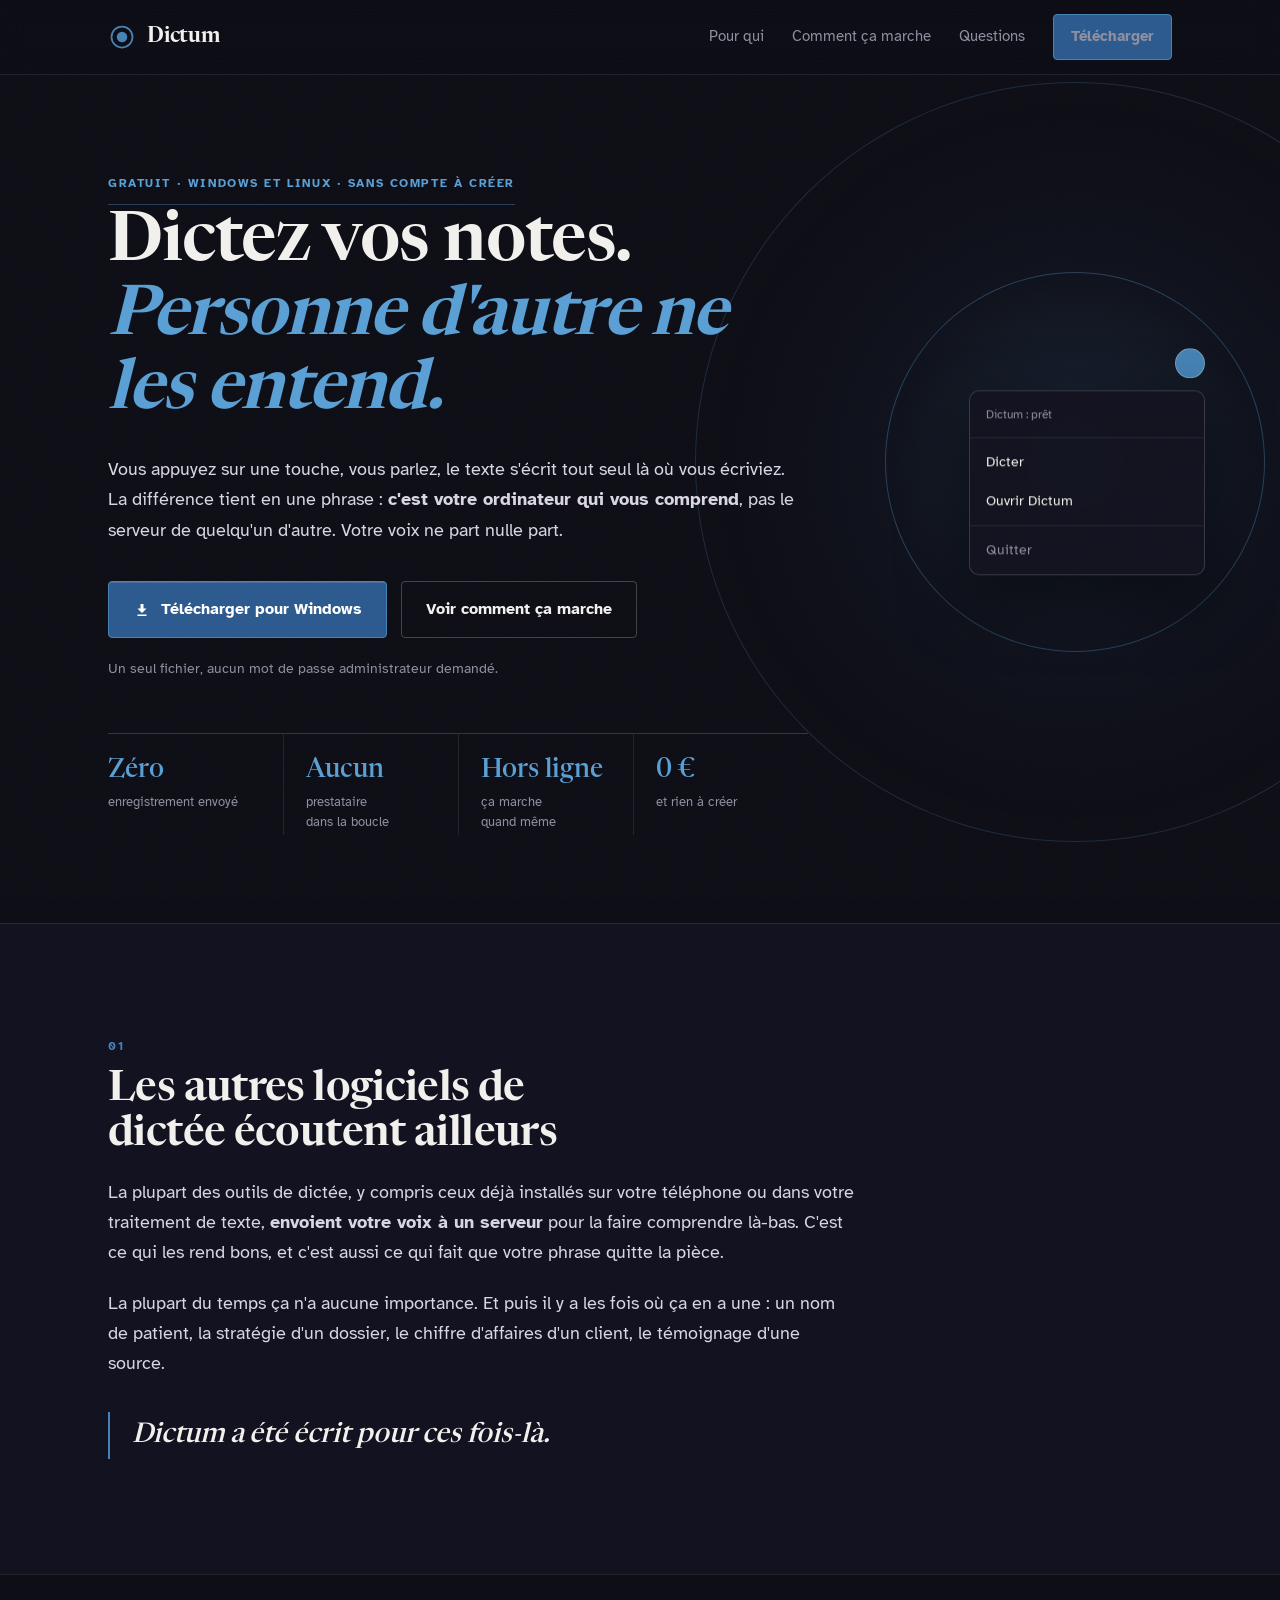
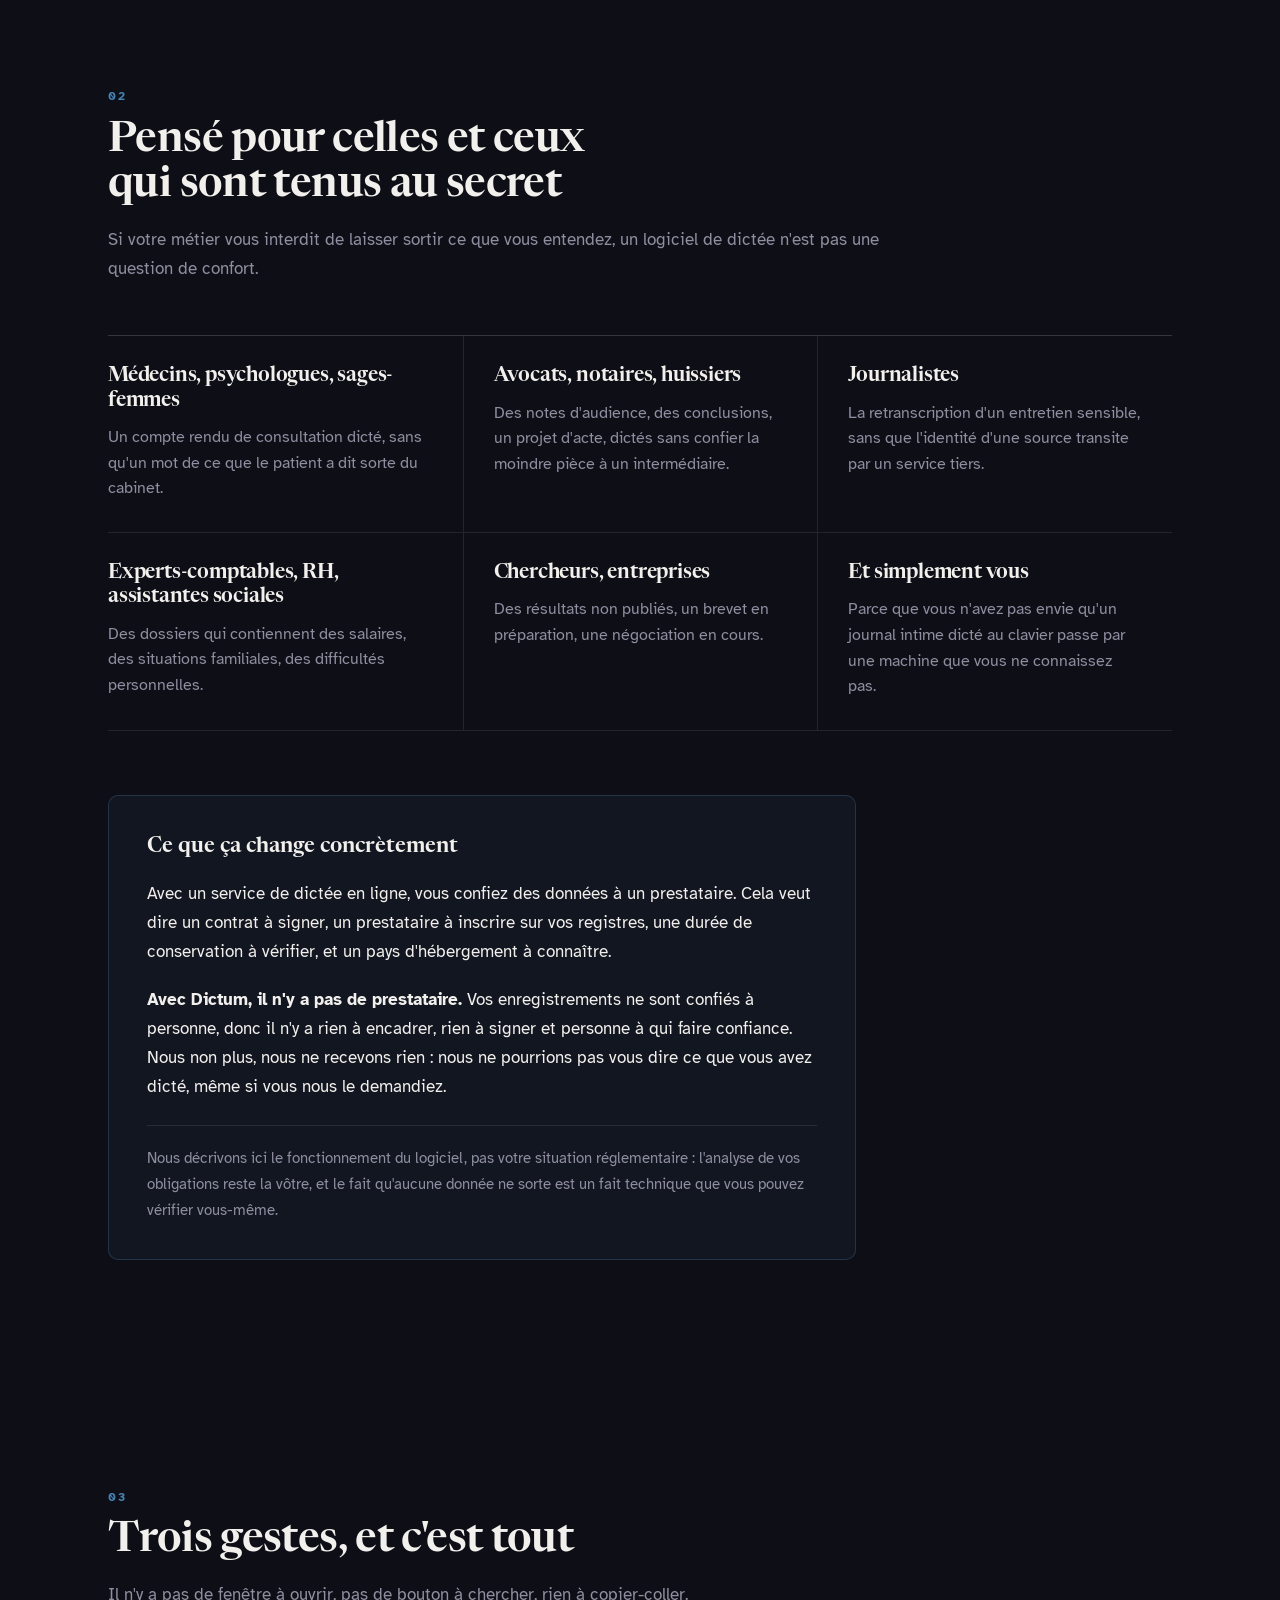
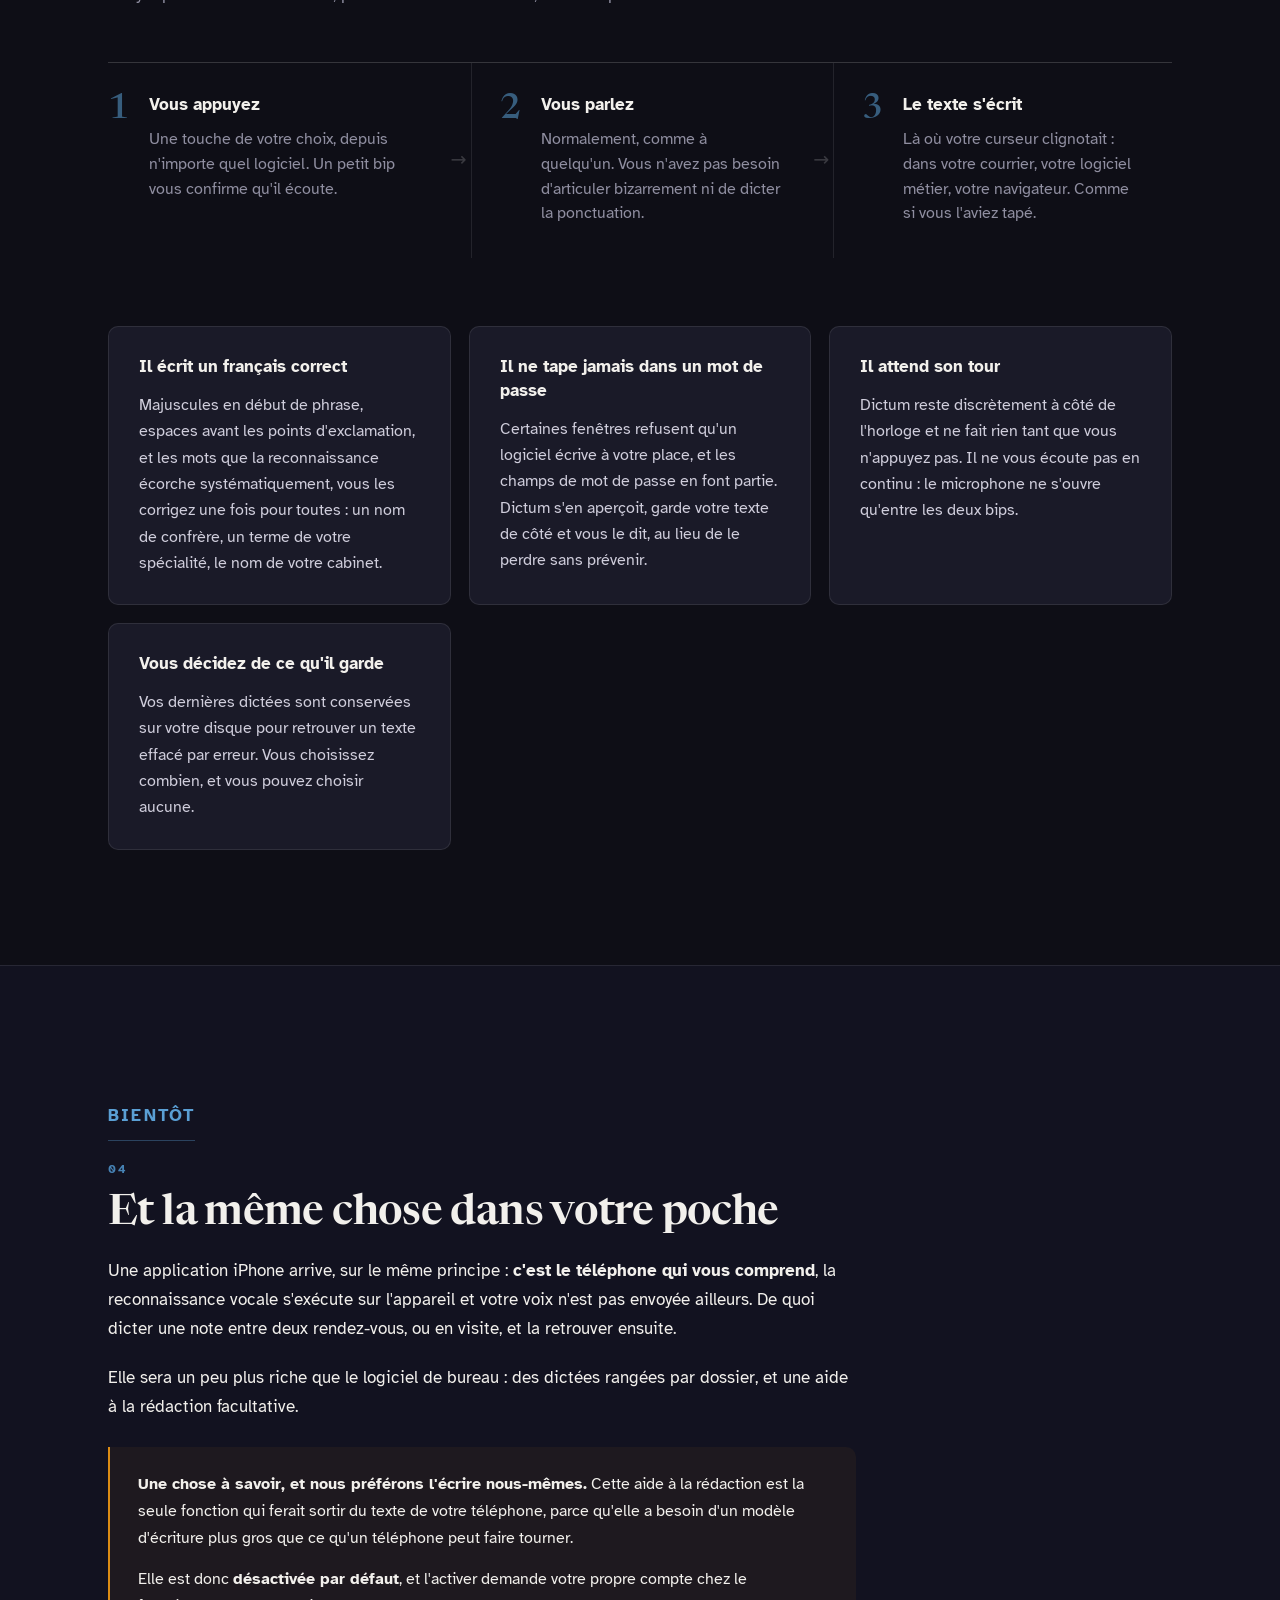
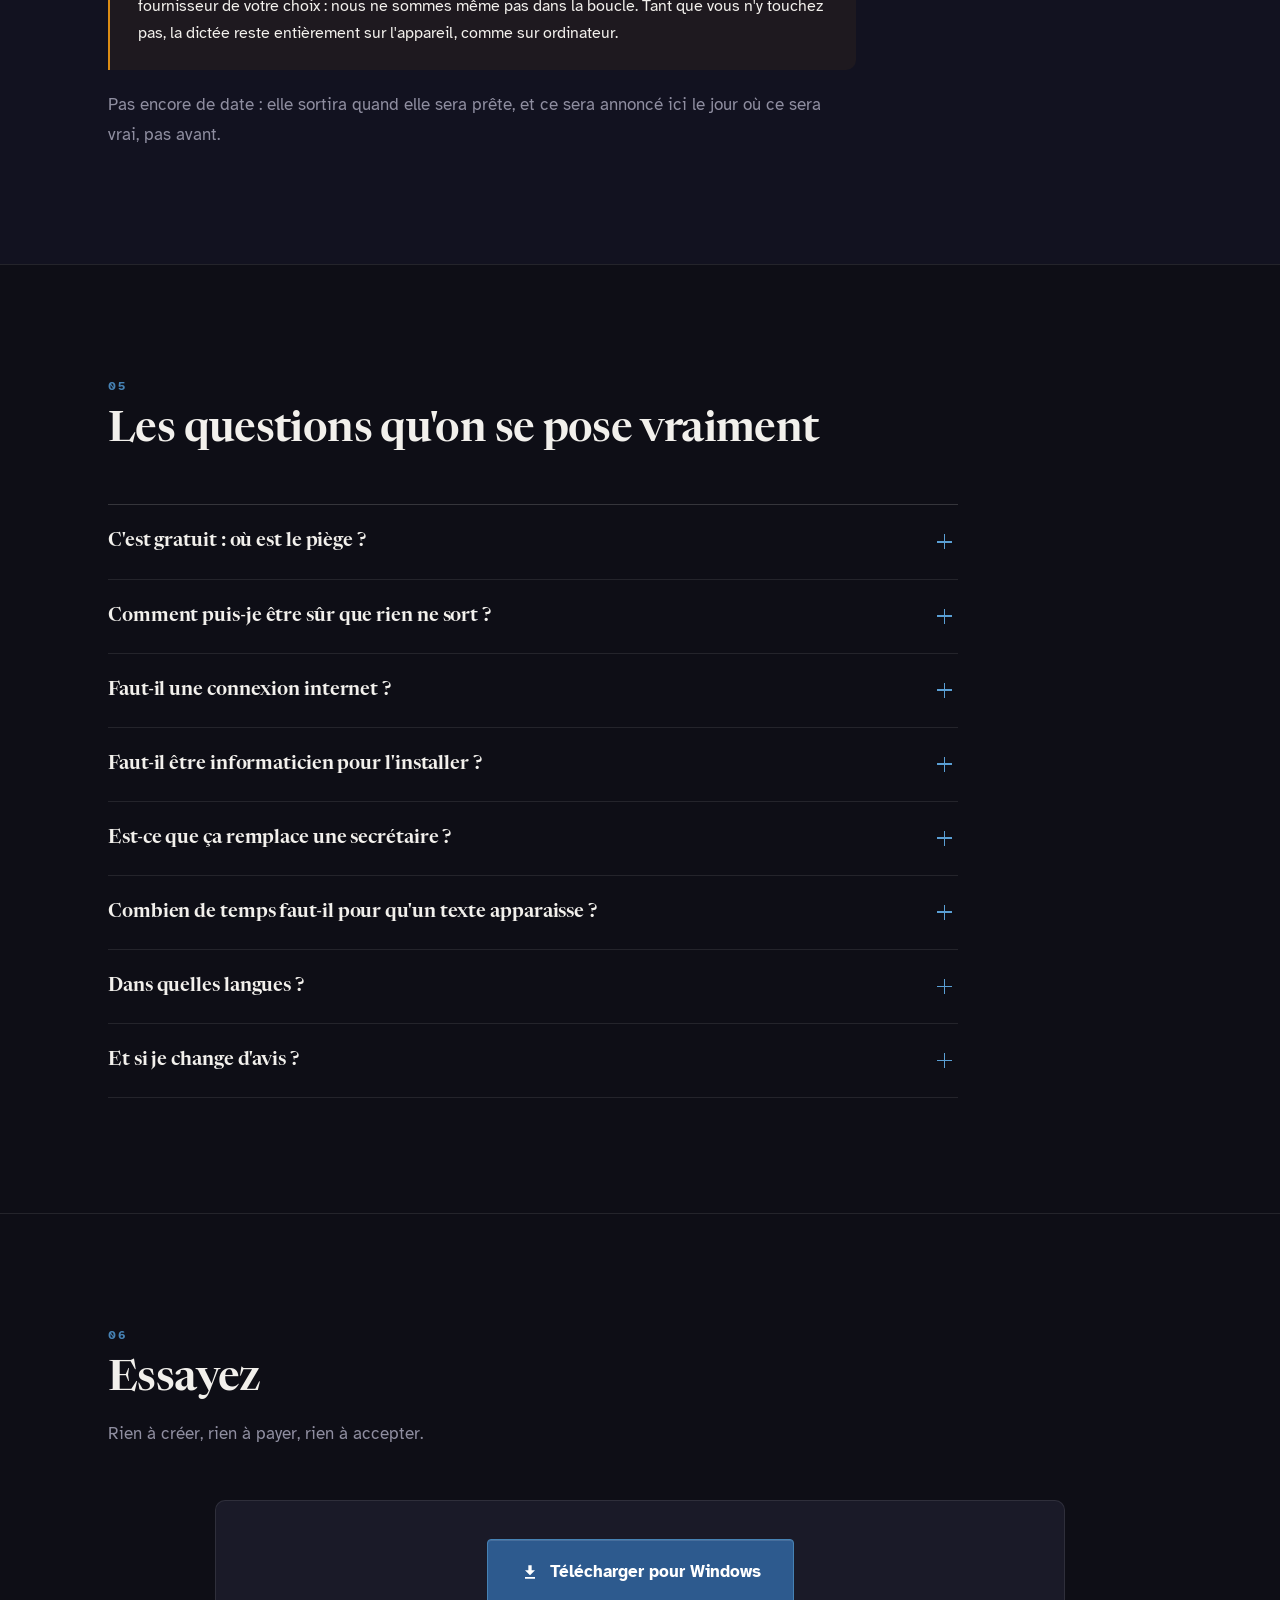
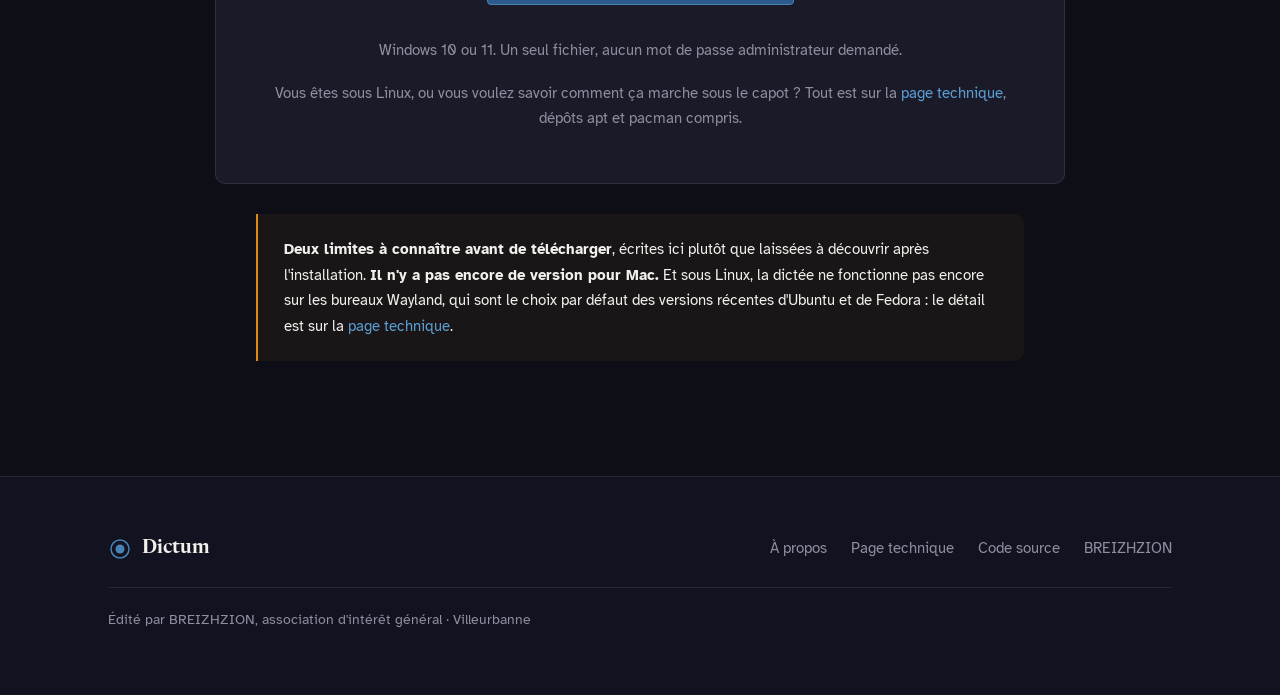
==== index.html @ 1f85fcfb "Site : le memo plutot que la page d'atterrissage L'esthetique jouait contre le message : halos flous" ====
<!DOCTYPE html>
<html lang="fr">
<head>
  <meta charset="UTF-8">
  <meta name="viewport" content="width=device-width, initial-scale=1.0">
  <title>Dictum : dictez vos notes, personne d'autre ne les entend</title>
  <meta name="description" content="Logiciel de dictée vocale gratuit pour Windows et Linux. Votre voix est transcrite par votre propre ordinateur : aucun enregistrement n'est envoyé à qui que ce soit. Pensé pour celles et ceux qui sont tenus au secret.">
  <link rel="icon" href="favicon.svg" type="image/svg+xml">
  <link rel="canonical" href="https://dictum.breizhzion.com/">
  <meta property="og:type" content="website">
  <meta property="og:title" content="Dictum : dictez vos notes, personne d'autre ne les entend">
  <meta property="og:description" content="Votre voix est transcrite par votre propre ordinateur. Aucun enregistrement n'est envoyé à qui que ce soit. Gratuit, sans compte.">
  <meta property="og:url" content="https://dictum.breizhzion.com/">
  <link rel="stylesheet" href="style.css">
  <script type="application/ld+json">
  {
    "@context": "https://schema.org",
    "@graph": [
      {
        "@type": "Organization",
        "@id": "https://breizhzion.com/#organization",
        "name": "BREIZHZION",
        "url": "https://breizhzion.com",
        "logo": "https://breizhzion.com/favicon.svg",
        "sameAs": ["https://github.com/bzhzion"]
      },
      {
        "@type": "SoftwareApplication",
        "@id": "https://dictum.breizhzion.com/#app",
        "name": "Dictum",
        "description": "Logiciel de dictée vocale dont la reconnaissance vocale s'exécute sur l'ordinateur de l'utilisateur : aucun enregistrement n'est transmis à un tiers.",
        "applicationCategory": "UtilitiesApplication",
        "operatingSystem": "Windows 10, Windows 11, Linux",
        "downloadUrl": "https://dl.breizhzion.com/dictum-desktop/Dictum-Setup-x64.exe",
        "offers": { "@type": "Offer", "price": "0", "priceCurrency": "EUR" },
        "publisher": { "@id": "https://breizhzion.com/#organization" },
        "sameAs": ["https://github.com/bzhzion/dictum-desktop"]
      },
      {
        "@type": "FAQPage",
        "@id": "https://dictum.breizhzion.com/#faq",
        "mainEntity": [
          {
            "@type": "Question",
            "name": "C'est gratuit : où est le piège ?",
            "acceptedAnswer": { "@type": "Answer", "text": "Dictum est édité par une association d'intérêt général. Le logiciel ne collecte rien, ne revend rien et n'a pas de version payante : il n'y a pas de modèle économique adossé à vos données, parce qu'elles ne nous parviennent jamais." }
          },
          {
            "@type": "Question",
            "name": "Faut-il une connexion internet ?",
            "acceptedAnswer": { "@type": "Answer", "text": "Non. Une connexion est nécessaire une seule fois, pour télécharger le logiciel et sa reconnaissance vocale. Ensuite Dictum fonctionne hors ligne, et vous pouvez le vérifier en débranchant le réseau." }
          },
          {
            "@type": "Question",
            "name": "Quelqu'un peut-il relire mes dictées ?",
            "acceptedAnswer": { "@type": "Answer", "text": "Dictum garde les dernières dictées dans un fichier sur votre disque, pour retrouver un texte perdu. Vous choisissez combien il en garde, et zéro signifie qu'il n'en garde aucune." }
          },
          {
            "@type": "Question",
            "name": "Faut-il être informaticien pour l'installer ?",
            "acceptedAnswer": { "@type": "Answer", "text": "Sous Windows, non : un fichier à télécharger et à ouvrir, sans mot de passe administrateur. Tout ce qui est nécessaire pour transcrire est déjà dedans." }
          }
        ]
      }
    ]
  }
  </script>
</head>
<body>

  <nav>
    <div class="nav-inner">
      <a href="/" class="logo">
        <svg width="28" height="28" viewBox="0 0 32 32" aria-hidden="true"><circle cx="16" cy="16" r="12" fill="none" stroke="#4682b4" stroke-width="2"/><circle cx="16" cy="16" r="6" fill="#4682b4"/></svg>
        Dictum
      </a>
      <div class="nav-links">
        <a href="#pour-qui">Pour qui</a>
        <a href="#comment">Comment ça marche</a>
        <a href="#questions">Questions</a>
        <a href="#telecharger" class="btn-nav btn-nav-plein">Télécharger</a>
      </div>
    </div>
  </nav>

  <section class="hero">
    <!-- L'anneau de la marque, agrandi derriere le titre. Purement decoratif, et
         dessine entierement en CSS : la ou les halos flous d'avant DIFFUSAIENT,
         un cercle ENFERME, ce qui est exactement le propos du produit. -->
    <div class="hero-bg" aria-hidden="true"></div>
    <div class="hero-inner">
      <p class="badge">Gratuit · Windows et Linux · sans compte à créer</p>
      <h1>Dictez vos notes.<br><span class="gradient">Personne d'autre ne les entend.</span></h1>
      <p class="hero-sub">Vous appuyez sur une touche, vous parlez, le texte s'écrit tout seul là où vous écriviez. La différence tient en une phrase : <strong>c'est votre ordinateur qui vous comprend</strong>, pas le serveur de quelqu'un d'autre. Votre voix ne part nulle part.</p>
      <div class="hero-actions">
        <a href="https://dl.breizhzion.com/dictum-desktop/Dictum-Setup-x64.exe" class="btn-primary" id="telechargement">
          <svg width="18" height="18" viewBox="0 0 24 24" fill="currentColor" aria-hidden="true"><path d="M12 16l-6-6h4V4h4v6h4l-6 6zm6 4H6v-2h12v2z"/></svg>
          <span id="telechargement-libelle">Télécharger pour Windows</span>
        </a>
        <a href="#comment" class="btn-secondary">Voir comment ça marche</a>
      </div>
      <p class="hero-note" id="version-note">Un seul fichier, aucun mot de passe administrateur demandé.</p>
      <div class="hero-stats">
        <div class="stat"><span class="stat-n">Zéro</span><span class="stat-l">enregistrement envoyé</span></div>
        <div class="stat"><span class="stat-n">Aucun</span><span class="stat-l">prestataire dans la boucle</span></div>
        <div class="stat"><span class="stat-n">Hors ligne</span><span class="stat-l">ça marche quand même</span></div>
        <div class="stat"><span class="stat-n">0 €</span><span class="stat-l">et rien à créer</span></div>
      </div>
    </div>
    <div class="tray-preview" aria-hidden="true">
      <div class="tray-icon idle"></div>
      <div class="tray-menu">
        <div class="tray-item tray-etat">Dictum : prêt</div>
        <div class="tray-sep"></div>
        <div class="tray-item">Dicter</div>
        <div class="tray-item">Ouvrir Dictum</div>
        <div class="tray-sep"></div>
        <div class="tray-item muted">Quitter</div>
      </div>
    </div>
  </section>

  <!-- ── Le problème, nommé avant la solution ──────────────────────────────── -->
  <section class="probleme">
    <div class="container">
      <div class="probleme-inner">
        <h2>Les autres logiciels de dictée écoutent ailleurs</h2>
        <p>La plupart des outils de dictée, y compris ceux déjà installés sur votre téléphone ou dans votre traitement de texte, <strong>envoient votre voix à un serveur</strong> pour la faire comprendre là-bas. C'est ce qui les rend bons, et c'est aussi ce qui fait que votre phrase quitte la pièce.</p>
        <p>La plupart du temps ça n'a aucune importance. Et puis il y a les fois où ça en a une : un nom de patient, la stratégie d'un dossier, le chiffre d'affaires d'un client, le témoignage d'une source.</p>
        <p class="probleme-chute">Dictum a été écrit pour ces fois-là.</p>
      </div>
    </div>
  </section>

  <!-- ── À qui ça parle ────────────────────────────────────────────────────── -->
  <section class="features" id="pour-qui">
    <div class="container">
      <div class="section-header">
        <h2>Pensé pour celles et ceux qui sont tenus au secret</h2>
        <p>Si votre métier vous interdit de laisser sortir ce que vous entendez, un logiciel de dictée n'est pas une question de confort.</p>
      </div>
      <div class="metiers">
        <div class="metier">
          <h3>Médecins, psychologues, sages-femmes</h3>
          <p>Un compte rendu de consultation dicté, sans qu'un mot de ce que le patient a dit sorte du cabinet.</p>
        </div>
        <div class="metier">
          <h3>Avocats, notaires, huissiers</h3>
          <p>Des notes d'audience, des conclusions, un projet d'acte, dictés sans confier la moindre pièce à un intermédiaire.</p>
        </div>
        <div class="metier">
          <h3>Journalistes</h3>
          <p>La retranscription d'un entretien sensible, sans que l'identité d'une source transite par un service tiers.</p>
        </div>
        <div class="metier">
          <h3>Experts-comptables, RH, assistantes sociales</h3>
          <p>Des dossiers qui contiennent des salaires, des situations familiales, des difficultés personnelles.</p>
        </div>
        <div class="metier">
          <h3>Chercheurs, entreprises</h3>
          <p>Des résultats non publiés, un brevet en préparation, une négociation en cours.</p>
        </div>
        <div class="metier">
          <h3>Et simplement vous</h3>
          <p>Parce que vous n'avez pas envie qu'un journal intime dicté au clavier passe par une machine que vous ne connaissez pas.</p>
        </div>
      </div>

      <div class="encart">
        <h3>Ce que ça change concrètement</h3>
        <p>Avec un service de dictée en ligne, vous confiez des données à un prestataire. Cela veut dire un contrat à signer, un prestataire à inscrire sur vos registres, une durée de conservation à vérifier, et un pays d'hébergement à connaître.</p>
        <p><strong>Avec Dictum, il n'y a pas de prestataire.</strong> Vos enregistrements ne sont confiés à personne, donc il n'y a rien à encadrer, rien à signer et personne à qui faire confiance. Nous non plus, nous ne recevons rien : nous ne pourrions pas vous dire ce que vous avez dicté, même si vous nous le demandiez.</p>
        <p class="encart-note">Nous décrivons ici le fonctionnement du logiciel, pas votre situation réglementaire : l'analyse de vos obligations reste la vôtre, et le fait qu'aucune donnée ne sorte est un fait technique que vous pouvez vérifier vous-même.</p>
      </div>
    </div>
  </section>

  <!-- ── Comment ça marche ─────────────────────────────────────────────────── -->
  <section class="how" id="comment">
    <div class="container">
      <div class="section-header">
        <h2>Trois gestes, et c'est tout</h2>
        <p>Il n'y a pas de fenêtre à ouvrir, pas de bouton à chercher, rien à copier-coller.</p>
      </div>
      <div class="steps">
        <div class="step">
          <div class="step-num">1</div>
          <div class="step-content">
            <h3>Vous appuyez</h3>
            <p>Une touche de votre choix, depuis n'importe quel logiciel. Un petit bip vous confirme qu'il écoute.</p>
          </div>
        </div>
        <div class="step-arrow" aria-hidden="true">→</div>
        <div class="step">
          <div class="step-num">2</div>
          <div class="step-content">
            <h3>Vous parlez</h3>
            <p>Normalement, comme à quelqu'un. Vous n'avez pas besoin d'articuler bizarrement ni de dicter la ponctuation.</p>
          </div>
        </div>
        <div class="step-arrow" aria-hidden="true">→</div>
        <div class="step">
          <div class="step-num">3</div>
          <div class="step-content">
            <h3>Le texte s'écrit</h3>
            <p>Là où votre curseur clignotait : dans votre courrier, votre logiciel métier, votre navigateur. Comme si vous l'aviez tapé.</p>
          </div>
        </div>
      </div>

      <div class="deux-colonnes">
        <div class="carte-simple">
          <h3>Il écrit un français correct</h3>
          <p>Majuscules en début de phrase, espaces avant les points d'exclamation, et les mots que la reconnaissance écorche systématiquement, vous les corrigez une fois pour toutes : un nom de confrère, un terme de votre spécialité, le nom de votre cabinet.</p>
        </div>
        <div class="carte-simple">
          <h3>Il ne tape jamais dans un mot de passe</h3>
          <p>Certaines fenêtres refusent qu'un logiciel écrive à votre place, et les champs de mot de passe en font partie. Dictum s'en aperçoit, garde votre texte de côté et vous le dit, au lieu de le perdre sans prévenir.</p>
        </div>
        <div class="carte-simple">
          <h3>Il attend son tour</h3>
          <p>Dictum reste discrètement à côté de l'horloge et ne fait rien tant que vous n'appuyez pas. Il ne vous écoute pas en continu : le microphone ne s'ouvre qu'entre les deux bips.</p>
        </div>
        <div class="carte-simple">
          <h3>Vous décidez de ce qu'il garde</h3>
          <p>Vos dernières dictées sont conservées sur votre disque pour retrouver un texte effacé par erreur. Vous choisissez combien, et vous pouvez choisir aucune.</p>
        </div>
      </div>
    </div>
  </section>

  <!-- ── Mobile ────────────────────────────────────────────────────────────── -->
  <section class="mobile">
    <div class="container">
      <div class="mobile-inner">
        <p class="badge">Bientôt</p>
        <h2>Et la même chose dans votre poche</h2>
        <p>Une application iPhone arrive, sur le même principe : <strong>c'est le téléphone qui vous comprend</strong>, la reconnaissance vocale s'exécute sur l'appareil et votre voix n'est pas envoyée ailleurs. De quoi dicter une note entre deux rendez-vous, ou en visite, et la retrouver ensuite.</p>
        <p>Elle sera un peu plus riche que le logiciel de bureau : des dictées rangées par dossier, et une aide à la rédaction facultative.</p>
        <div class="encart-attention">
          <p><strong>Une chose à savoir, et nous préférons l'écrire nous-mêmes.</strong> Cette aide à la rédaction est la seule fonction qui ferait sortir du texte de votre téléphone, parce qu'elle a besoin d'un modèle d'écriture plus gros que ce qu'un téléphone peut faire tourner.</p>
          <p>Elle est donc <strong>désactivée par défaut</strong>, et l'activer demande votre propre compte chez le fournisseur de votre choix : nous ne sommes même pas dans la boucle. Tant que vous n'y touchez pas, la dictée reste entièrement sur l'appareil, comme sur ordinateur.</p>
        </div>
        <p class="mobile-note">Pas encore de date : elle sortira quand elle sera prête, et ce sera annoncé ici le jour où ce sera vrai, pas avant.</p>
      </div>
    </div>
  </section>

  <!-- ── Questions ─────────────────────────────────────────────────────────── -->
  <section class="questions" id="questions">
    <div class="container">
      <div class="section-header">
        <h2>Les questions qu'on se pose vraiment</h2>
      </div>
      <div class="faq">
        <details>
          <summary>C'est gratuit : où est le piège ?</summary>
          <p>Il n'y en a pas, et ce n'est pas de la générosité : Dictum est édité par une association d'intérêt général, pas par une entreprise qui doit rentabiliser un serveur. Il n'y a pas de version payante, pas de publicité, pas de revente de données. Surtout, il ne <em>peut</em> pas y en avoir : vos enregistrements ne nous parviennent jamais, donc il n'y a rien à revendre.</p>
        </details>
        <details>
          <summary>Comment puis-je être sûr que rien ne sort ?</summary>
          <p>De la façon la plus simple du monde : coupez le wifi, et dictez. Ça marche. Un logiciel qui envoie votre voix quelque part ne peut pas fonctionner sans réseau.</p>
          <p>Si vous voulez aller plus loin, le code de Dictum est public : n'importe quel informaticien de votre entourage peut le lire et vous le confirmer, sans nous demander la permission.</p>
        </details>
        <details>
          <summary>Faut-il une connexion internet ?</summary>
          <p>Une fois, au début, pour télécharger le logiciel et la reconnaissance vocale qu'il utilise. Ensuite, plus jamais. Un train, un sous-sol, un cabinet sans wifi : ça change rien.</p>
        </details>
        <details>
          <summary>Faut-il être informaticien pour l'installer ?</summary>
          <p>Sous Windows, non. Vous téléchargez un fichier, vous l'ouvrez, et c'est fini. Il ne vous demande pas de mot de passe administrateur, donc vous n'avez pas besoin d'appeler votre prestataire informatique pour l'autoriser.</p>
          <p>Au premier démarrage, il vous propose de télécharger la reconnaissance vocale et vous laisse choisir entre « plus rapide » et « plus précise ». Si vous n'avez pas d'avis, gardez ce qui est proposé.</p>
        </details>
        <details>
          <summary>Est-ce que ça remplace une secrétaire ?</summary>
          <p>Non, et il faut être honnête là-dessus. Dictum écrit ce que vous dites. Il ne reformule pas, ne corrige pas le fond, ne met pas en page et ne relit rien. C'est un clavier que vous actionnez avec la voix, pas un rédacteur.</p>
        </details>
        <details>
          <summary>Combien de temps faut-il pour qu'un texte apparaisse ?</summary>
          <p>Quelques secondes après que vous avez relâché la touche. Sur un ordinateur récent, comptez environ sept secondes pour une demi-minute de parole, moins si votre ordinateur a une carte graphique. Ce n'est pas instantané : le calcul se fait chez vous, et c'est précisément pour ça que rien ne sort.</p>
        </details>
        <details>
          <summary>Dans quelles langues ?</summary>
          <p>Français et anglais, ou bien vous laissez Dictum reconnaître tout seul laquelle vous parlez. D'autres langues viendront.</p>
        </details>
        <details>
          <summary>Et si je change d'avis ?</summary>
          <p>Vous désinstallez, comme n'importe quel logiciel. Il n'y a pas de compte à supprimer, pas d'abonnement à résilier et pas de données à réclamer : il n'y en a jamais eu ailleurs que chez vous.</p>
        </details>
      </div>
    </div>
  </section>

  <!-- ── Télécharger ───────────────────────────────────────────────────────── -->
  <section class="install" id="telecharger">
    <div class="container">
      <div class="section-header">
        <h2>Essayez</h2>
        <p>Rien à créer, rien à payer, rien à accepter.</p>
      </div>
      <div class="volet volet-centre">
        <a href="https://dl.breizhzion.com/dictum-desktop/Dictum-Setup-x64.exe" class="btn-primary btn-gros" id="telechargement-2">
          <svg width="20" height="20" viewBox="0 0 24 24" fill="currentColor" aria-hidden="true"><path d="M12 16l-6-6h4V4h4v6h4l-6 6zm6 4H6v-2h12v2z"/></svg>
          Télécharger pour Windows
        </a>
        <p class="volet-note">Windows 10 ou 11. Un seul fichier, aucun mot de passe administrateur demandé.</p>
        <p class="volet-note">Vous êtes sous Linux, ou vous voulez savoir comment ça marche sous le capot ? Tout est sur la <a href="/details-techniques">page technique</a>, dépôts apt et pacman compris.</p>
      </div>

      <p class="install-avertissement"><strong>Deux limites à connaître avant de télécharger</strong>, écrites ici plutôt que laissées à découvrir après l'installation. <strong>Il n'y a pas encore de version pour Mac.</strong> Et sous Linux, la dictée ne fonctionne pas encore sur les bureaux Wayland, qui sont le choix par défaut des versions récentes d'Ubuntu et de Fedora : le détail est sur la <a href="/details-techniques">page technique</a>.</p>
    </div>
  </section>

  <footer>
    <div class="container">
      <div class="footer-inner">
        <div class="footer-brand">
          <svg width="24" height="24" viewBox="0 0 32 32" aria-hidden="true"><circle cx="16" cy="16" r="12" fill="none" stroke="#4682b4" stroke-width="2"/><circle cx="16" cy="16" r="6" fill="#4682b4"/></svg>
          <span>Dictum</span>
        </div>
        <div class="footer-links">
          <a href="/a-propos">À propos</a>
          <a href="/details-techniques">Page technique</a>
          <a href="https://github.com/bzhzion/dictum-desktop" rel="noopener">Code source</a>
          <a href="https://breizhzion.com" rel="noopener">BREIZHZION</a>
        </div>
        <div class="footer-note">Édité par BREIZHZION, association d'intérêt général · Villeurbanne</div>
      </div>
    </div>
  </footer>

  <script>
    // ⚠️ La version affichee est LUE dans le manifeste de publication, jamais ecrite en dur, et
    // les liens visent le nom FIXE que la chaine de publication ecrase a chaque sortie. C'est la
    // lecon d'un autre site du parc, qui a servi une version vieille de six sorties en repondant
    // 200 a chaque fois : un lien perime ne casse rien de visible, donc rien ne le signale.
    fetch('https://dl.breizhzion.com/dictum-desktop/latest.json')
      .then(r => r.ok ? r.json() : Promise.reject())
      .then(données => {
        if (!données.version) return;
        const note = document.getElementById('version-note');
        if (note) note.textContent = `Version ${données.version}. Un seul fichier, aucun mot de passe administrateur demandé.`;
      })
      .catch(() => {}); // Hors ligne : le bouton marche quand meme, on n'affiche simplement pas de numero.

    const observateur = new IntersectionObserver(entrees => {
      entrees.forEach(e => { if (e.isIntersecting) e.target.classList.add('visible'); });
    }, { threshold: 0.1 });
    document.querySelectorAll('.metier, .step, .carte-simple').forEach(el => observateur.observe(el));
  </script>
</body>
</html>
---- style.css ----
/* ═══════════════════════════════════════════════════════════════════════════════
   Dictum : feuille de style du site
   ═══════════════════════════════════════════════════════════════════════════════

   DIRECTION : le memo, pas la page d'atterrissage.

   Le public de ce site est tenu au secret professionnel et doit decider en trente
   secondes s'il nous fait confiance. Or l'ancienne version de cette feuille jouait
   contre ce message : halos flous en degrade, sections centrees, cartes arrondies
   partout. C'est le vocabulaire visuel d'une jeune pousse qui leve des fonds, et
   c'est precisement ce dont un avocat ou un medecin a appris a se mefier.

   On prend donc le registre de ce que ces metiers lisent tous les jours : un
   document compose. Filets d'un pixel comme seule structure, sections numerotees
   comme des articles, alignement a gauche, serif editorial reserve aux grandes
   declarations.

   Et un motif graphique qui DIT la promesse au lieu de la contredire : la ou un
   halo diffuse, l'anneau enferme. Le logo est deja deux cercles concentriques ;
   agrandi derriere le titre, il devient une frontiere.

   POLICES, auto-hebergees : la CSP du site est `default-src 'self'` et ne sera pas
   assouplie, donc aucune requete vers un hebergeur de polices tiers. Les deux
   familles sont sous licence OFL, reproduite dans `polices/`.

   ⚠️ Le choix d'Atkinson Hyperlegible n'est pas decoratif : elle est dessinee par
   le Braille Institute pour etre lisible par des personnes malvoyantes, avec des
   lettres volontairement impossibles a confondre. Sur un produit dont l'argument
   est la confiance et dont l'accessibilite est une exigence dure, la police faite
   pour etre lue est le bon choix, pas un effet de style.

   ⚠️ Newsreader est prise a sa taille optique 72pt, celle qui est dessinee POUR
   le grand corps, et elle ne sert qu'aux titres et aux chiffres. Le sans garde
   tout le fonctionnel : le serif conserve ainsi sa force parce qu'il est rare.
   ═══════════════════════════════════════════════════════════════════════════════ */

@font-face {
  font-family: 'Atkinson Hyperlegible';
  src: url('polices/atkinson-regular.woff2') format('woff2');
  font-weight: 400; font-style: normal; font-display: swap;
}
@font-face {
  font-family: 'Atkinson Hyperlegible';
  src: url('polices/atkinson-bold.woff2') format('woff2');
  font-weight: 700; font-style: normal; font-display: swap;
}
@font-face {
  font-family: 'Newsreader';
  src: url('polices/newsreader-72pt-medium.woff2') format('woff2');
  font-weight: 500; font-style: normal; font-display: swap;
}
@font-face {
  font-family: 'Newsreader';
  src: url('polices/newsreader-72pt-semibold.woff2') format('woff2');
  font-weight: 600; font-style: normal; font-display: swap;
}

*, *::before, *::after { box-sizing: border-box; margin: 0; padding: 0; }

:root {
  /* Palette imposee, partagee avec l'application de bureau et l'app iOS. */
  --blue:   #4682b4;
  --blue-l: #5a9fd4;
  --blue-d: #2d5a8e;
  --orange: #dc8c14;
  --red:    #dc3232;
  --bg:     #0e0e16;
  --bg2:    #121220;
  --bg3:    #1a1a28;
  --card:   #1a1a28;
  --border: rgba(255,255,255,.07);
  --text:   #f2f0ec;
  --muted:  #8f8ea0;

  /* Un filet, et un seul : c'est toute la structure du document. */
  --filet: 1px solid rgba(255,255,255,.09);
  --filet-fort: 1px solid rgba(255,255,255,.16);

  --radius: 10px;
  --radius-s: 4px;

  --serif: 'Newsreader', 'Iowan Old Style', Georgia, 'Times New Roman', serif;
  --sans:  'Atkinson Hyperlegible', system-ui, -apple-system, sans-serif;
  --mono:  'Cascadia Code', 'Fira Code', ui-monospace, monospace;

  /* Rythme vertical : une seule valeur declinee, pour que rien ne flotte. */
  --section: clamp(72px, 9vw, 128px);

  /* L'anneau du hero : son diametre, et la distance de son CENTRE au bord droit.
     Ces deux valeurs suffisent a placer les deux cercles ET l'apercu de
     l'application exactement sur le meme centre. */
  --anneau: 760px;
  --anneau-centre: 205px;
}

html { scroll-behavior: smooth; }

body {
  font-family: var(--sans);
  background: var(--bg);
  color: var(--text);
  font-size: 1.0625rem;
  line-height: 1.7;
  overflow-x: hidden;
  /* Compteur des sections : la numerotation vient du CSS, donc le HTML ne porte
     aucun numero a maintenir a la main quand on reordonne une section. */
  counter-reset: section;
  -webkit-font-smoothing: antialiased;
}

/* Grain de papier. Une turbulence SVG en `data:` (autorisee par `img-src data:`),
   a opacite tres basse : elle enleve l'aspect numerique plat sans se voir. */
body::after {
  content: ""; position: fixed; inset: 0; z-index: 9999; pointer-events: none;
  opacity: .035; mix-blend-mode: overlay;
  background-image: url("data:image/svg+xml,%3Csvg xmlns='http://www.w3.org/2000/svg' width='200' height='200'%3E%3Cfilter id='g'%3E%3CfeTurbulence type='fractalNoise' baseFrequency='.8' numOctaves='3'/%3E%3C/filter%3E%3Crect width='200' height='200' filter='url(%23g)'/%3E%3C/svg%3E");
}

a { color: var(--blue-l); text-decoration: none; text-underline-offset: 3px; }
a:hover { text-decoration: underline; }
/* Un anneau de focus visible partout, une fois, plutot qu'oublie composant par
   composant : c'est la seule façon qu'il ne manque a aucun element. */
a:focus-visible, button:focus-visible, summary:focus-visible, details:focus-visible {
  outline: 2px solid var(--blue-l); outline-offset: 3px; border-radius: var(--radius-s);
}

code { font-family: var(--mono); font-size: .92em; }

.container { max-width: 1120px; margin: 0 auto; padding: 0 28px; }

/* ── Titres ───────────────────────────────────────────────────────────────────
   Le serif ne sert qu'ici et aux chiffres. Interlettrage negatif et interligne
   serre : a grand corps, une composition lache fait amateur. */
h1, h2 {
  font-family: var(--serif); font-weight: 600;
  letter-spacing: -.015em; line-height: 1.08;
  text-wrap: balance;
}
h1 { font-size: clamp(2.5rem, 6.2vw, 4.3rem); }
h2 { font-size: clamp(1.75rem, 3.6vw, 2.6rem); }
h3 { font-family: var(--sans); font-weight: 700; font-size: 1.05rem; line-height: 1.4; }

/* ── Navigation ─────────────────────────────────────────────────────────────── */
nav {
  position: fixed; top: 0; left: 0; right: 0; z-index: 100;
  backdrop-filter: blur(14px) saturate(1.2);
  background: rgba(14,14,22,.78);
  border-bottom: var(--filet);
}
.nav-inner {
  max-width: 1120px; margin: 0 auto; padding: 14px 28px;
  display: flex; align-items: center; justify-content: space-between; gap: 24px;
}
.logo {
  display: flex; align-items: center; gap: 11px;
  font-family: var(--serif); font-weight: 600; font-size: 1.32rem;
  letter-spacing: -.01em; color: var(--text);
}
.logo:hover { text-decoration: none; color: var(--text); }
.nav-links { display: flex; align-items: center; gap: 28px; }
.nav-links > a { color: var(--muted); font-size: .94rem; }
.nav-links > a:hover { color: var(--text); text-decoration: none; }
@media (max-width: 860px) {
  .nav-links > a:not(.btn-nav) { display: none; }
}

/* ── Boutons ──────────────────────────────────────────────────────────────────
   Angles peu arrondis : un bouton tres arrondi appartient au registre de
   l'application grand public, pas a celui du document. */
.btn-primary, .btn-secondary, .btn-nav {
  display: inline-flex; align-items: center; justify-content: center; gap: 10px;
  font-family: var(--sans); font-weight: 700; font-size: .98rem;
  padding: 14px 24px; border-radius: var(--radius-s);
  border: 1px solid transparent; cursor: pointer;
  transition: background .16s, border-color .16s, transform .16s;
}
.btn-primary {
  background: var(--blue-d); color: #fff;
  border-color: var(--blue); box-shadow: 0 1px 0 rgba(255,255,255,.12) inset;
}
.btn-primary:hover { background: #35699f; text-decoration: none; transform: translateY(-1px); }
.btn-secondary { background: transparent; color: var(--text); border-color: rgba(255,255,255,.22); }
.btn-secondary:hover { border-color: var(--blue-l); text-decoration: none; }
.btn-nav { padding: 9px 17px; font-size: .9rem; color: var(--text); border-color: rgba(255,255,255,.18); }
.btn-nav:hover { border-color: var(--blue-l); text-decoration: none; }
.btn-nav-plein { background: var(--blue-d); border-color: var(--blue); }
.btn-nav-plein:hover { background: #35699f; }
.btn-gros { font-size: 1.08rem; padding: 17px 32px; }

/* ── Etiquette ────────────────────────────────────────────────────────────────
   Pas une pilule coloree : petites capitales espacees, comme une mention de
   document. */
.badge {
  display: inline-block;
  font-size: .76rem; font-weight: 700; letter-spacing: .13em; text-transform: uppercase;
  color: var(--blue-l);
  padding-bottom: 10px; border-bottom: 1px solid rgba(90,159,212,.35);
}

/* ── Hero ─────────────────────────────────────────────────────────────────────
   Composition asymetrique : le texte tient dans une colonne calee a gauche et
   l'anneau deborde a droite, plutot qu'un bloc centre dans le vide. */
.hero {
  position: relative; overflow: hidden;
  min-height: min(90vh, 860px);
  padding: 168px 28px 88px;
  display: flex; align-items: center;
}
.hero-inner { position: relative; z-index: 2; max-width: 700px; width: 100%; margin: 0 auto; }
@media (min-width: 1180px) {
  .hero-inner { margin: 0 auto 0 max(28px, calc((100vw - 1120px) / 2)); }
}

/* L'anneau : la frontiere, en lieu et place des halos. Deux cercles concentriques
   comme le logo, agrandis et a peine visibles. Purement decoratif, donc masque
   aux technologies d'assistance cote HTML. */
.hero-bg { position: absolute; inset: 0; pointer-events: none; overflow: hidden; }
.hero-bg::before, .hero-bg::after {
  content: ""; position: absolute; border-radius: 50%;
  top: 50%; transform: translateY(-50%);
  /* ⚠️ Tailles en pixels et non en `vw`, et un CENTRE unique declare en variable : c'est ce qui
     permet d'aligner exactement l'apercu de l'application sur ce centre. Avec des tailles
     relatives, le centre se deplaçait avec la largeur de la fenetre et rien ne restait cale. */
}
.hero-bg::before {
  width: var(--anneau); height: var(--anneau);
  right: calc(var(--anneau-centre) - var(--anneau) / 2);
  border: 1px solid rgba(90,159,212,.20);
  background: radial-gradient(circle at 50% 50%, rgba(70,130,180,.09), transparent 68%);
}
.hero-bg::after {
  width: calc(var(--anneau) / 2); height: calc(var(--anneau) / 2);
  right: calc(var(--anneau-centre) - var(--anneau) / 4);
  border: 1px solid rgba(90,159,212,.32);
  background: radial-gradient(circle at 50% 50%, rgba(70,130,180,.12), transparent 74%);
}
@media (max-width: 1240px) {
  .hero-bg::before, .hero-bg::after { opacity: .45; }
}

/* `.orb` n'est plus employe dans le HTML. La regle reste neutralisee et nommee :
   si un ancien fragment de page revient, il ne ressuscitera pas le halo. */
.orb, .orb1, .orb2, .orb3 { display: none; }

.gradient { color: var(--blue-l); font-style: italic; }

.hero-sub {
  margin-top: 26px; font-size: 1.14rem; line-height: 1.68;
  color: #d8d6e2; max-width: 40em;
}
.hero-actions { display: flex; flex-wrap: wrap; gap: 14px; margin-top: 36px; }
.hero-note { margin-top: 18px; font-size: .9rem; color: var(--muted); }

/* Chiffres : serif, chasse fixe, separes par des filets et non enfermes dans une
   boite. Un chiffre dans un cadre est une statistique de tableau de bord ; un
   chiffre sous un filet est une mention de rapport. */
/* ⚠️ Une grille a colonnes egales et non un `flex` : en flex, « Hors ligne » repoussait ses
   voisines et les quatre filets verticaux ne tombaient plus au meme pas. */
.hero-stats {
  display: grid; grid-template-columns: repeat(4, 1fr);
  margin-top: 52px; border-top: var(--filet-fort);
}
@media (max-width: 620px) { .hero-stats { grid-template-columns: repeat(2, 1fr); } }
.stat { padding: 22px 20px 4px 0; }
.stat + .stat { padding-left: 22px; border-left: var(--filet); }
.stat-n {
  display: block; font-family: var(--serif); font-weight: 500;
  font-size: 1.62rem; line-height: 1.15; color: var(--blue-l);
  font-variant-numeric: tabular-nums; text-wrap: balance;
}
.stat-l { display: block; margin-top: 7px; font-size: .84rem; color: var(--muted); line-height: 1.45; text-wrap: balance; }

/* ── Apercu de la zone de notification ────────────────────────────────────────
   ⛔ Il etait pose en bas a droite et se battait avec l'anneau : deux elements
   forts dans la meme moitie de page, dont un coupe par le bord. Il est desormais
   cale sur le CENTRE de l'anneau, et c'est la seule idee graphique de la page :
   l'application est litteralement ENFERMEE dans le cercle, ce qui dit la promesse
   du produit au lieu de simplement l'illustrer. */
.tray-preview {
  position: absolute; z-index: 3;
  top: 50%; right: calc(var(--anneau-centre) - 130px); transform: translateY(-50%);
  display: flex; flex-direction: column; align-items: flex-end; gap: 12px;
}
/* Sous cette largeur la colonne de texte occupe toute la place : l'anneau palit et
   l'apercu disparait plutot que de se superposer au propos. */
@media (max-width: 1240px) { .tray-preview { display: none; } }
.tray-icon {
  width: 30px; height: 30px; border-radius: 50%;
  border: 1px solid rgba(255,255,255,.22);
}
.tray-icon.idle { background: var(--blue); }
.tray-menu {
  background: rgba(20,20,32,.94); backdrop-filter: blur(18px);
  border: var(--filet-fort); border-radius: var(--radius);
  padding: 5px 0; min-width: 236px;
  box-shadow: 0 24px 64px rgba(0,0,0,.55);
  font-size: .86rem;
}
.tray-item { padding: 8px 16px; color: var(--text); }
.tray-item.muted { color: var(--muted); }
.tray-etat { color: var(--muted); font-size: .78rem; }
.tray-sep { height: 1px; background: rgba(255,255,255,.08); margin: 4px 0; }

/* ── Sections et leur numerotation ───────────────────────────────────────────
   Le numero et le filet font tout le travail : ils disent « ceci est un document
   structure » sans une ligne de decoration. */
.probleme, .features, .how, .mobile, .questions, .install { counter-increment: section; }

.section-header { margin-bottom: 52px; max-width: 46em; }
.section-header h2, .probleme-inner h2, .mobile-inner h2 { position: relative; }
.section-header h2::before,
.probleme-inner h2::before,
.mobile-inner h2::before {
  content: counter(section, decimal-leading-zero);
  display: block; margin-bottom: 14px;
  font-family: var(--sans); font-weight: 700; font-size: .78rem;
  letter-spacing: .16em; color: var(--blue);
}
.section-header > p { margin-top: 18px; color: var(--muted); font-size: 1.06rem; }

.features, .how, .questions, .install { padding: var(--section) 0; }
.features, .questions { border-top: var(--filet); }

/* ── Le probleme, avant la solution ─────────────────────────────────────────── */
.probleme { padding: var(--section) 0; background: var(--bg2); border-top: var(--filet); }
.probleme-inner { max-width: 44em; }
.probleme-inner p { margin-top: 20px; font-size: 1.1rem; line-height: 1.72; color: #d8d6e2; }
/* La chute est la phrase qui doit rester. Serif, en grand, detachee par un filet
   vertical : c'est le seul endroit de la page ou le corps de texte passe au serif. */
.probleme-chute {
  margin-top: 34px !important;
  font-family: var(--serif); font-weight: 500; font-style: italic;
  font-size: clamp(1.3rem, 2.4vw, 1.7rem) !important; line-height: 1.35;
  color: var(--text) !important;
  padding-left: 22px; border-left: 2px solid var(--blue);
}

/* ── Les metiers ──────────────────────────────────────────────────────────────
   Pas des cartes. Une liste separee par des filets, avec le metier en serif :
   la forme d'un sommaire, qui se parcourt pour s'y reconnaitre. */
.metiers {
  display: grid; gap: 0;
  grid-template-columns: repeat(auto-fit, minmax(300px, 1fr));
  border-top: var(--filet-fort);
}
.metier {
  padding: 28px 30px 30px 0; border-bottom: var(--filet);
  transition: background .18s;
}
.metier + .metier { padding-left: 30px; }
@media (min-width: 1024px) {
  /* Le filet vertical ne doit pas apparaitre en debut de ligne de la grille. */
  .metiers .metier:nth-child(3n+1) { padding-left: 0; border-left: none; }
  .metiers .metier:not(:nth-child(3n+1)) { border-left: var(--filet); }
}
.metier h3 {
  font-family: var(--serif); font-weight: 600; font-size: 1.22rem;
  letter-spacing: -.01em; line-height: 1.25;
}
.metier p { margin-top: 12px; color: var(--muted); font-size: .97rem; line-height: 1.65; }

/* ── Encarts ──────────────────────────────────────────────────────────────────
   Un fond a peine teinte et un filet, jamais un degrade appuye. */
.encart {
  max-width: 44em; margin-top: 64px; padding: 36px 38px;
  background: rgba(70,130,180,.07);
  border: 1px solid rgba(90,159,212,.22); border-radius: var(--radius);
}
.encart h3 { font-family: var(--serif); font-weight: 600; font-size: 1.3rem; }
.encart p { margin-top: 18px; line-height: 1.72; }
/* La reserve juridique reste lisible : plus petite, jamais en petites lettres. */
.encart-note {
  font-size: .93rem; color: var(--muted);
  margin-top: 24px !important; padding-top: 20px; border-top: var(--filet);
}
.encart-attention {
  margin-top: 26px; padding: 24px 28px;
  border-left: 2px solid var(--orange);
  background: rgba(220,140,20,.06);
  border-radius: 0 var(--radius) var(--radius) 0;
}
.encart-attention p { line-height: 1.7; font-size: .98rem; }
.encart-attention p + p { margin-top: 15px; }

/* ── Les trois gestes ─────────────────────────────────────────────────────────
   Chiffres en serif, sans pastille ronde : la pastille numerotee est un tic de
   page produit, un chiffre compose suffit. */
.steps {
  display: grid; gap: 0; align-items: start;
  grid-template-columns: 1fr auto 1fr auto 1fr;
  border-top: var(--filet-fort);
}
@media (max-width: 900px) {
  .steps { grid-template-columns: 1fr; }
  .step-arrow { display: none; }
}
.step { display: flex; gap: 20px; padding: 30px 28px 32px 0; }
.step:not(:first-child) { padding-left: 28px; }
@media (min-width: 901px) { .step:not(:first-child) { border-left: var(--filet); } }
@media (max-width: 900px) { .step { border-bottom: var(--filet); padding-left: 0 !important; } }
.step-num {
  flex-shrink: 0; font-family: var(--serif); font-weight: 500;
  font-size: 2.1rem; line-height: 1; color: rgba(90,159,212,.55);
  font-variant-numeric: tabular-nums;
}
.step-content h3 { font-size: 1.08rem; }
.step-content p { margin-top: 10px; color: var(--muted); font-size: .97rem; line-height: 1.6; }
.step-arrow { align-self: center; color: rgba(255,255,255,.18); font-size: 1.2rem; padding: 0 4px; }

/* ── Cartes explicatives ──────────────────────────────────────────────────────
   Ici la carte se justifie : ce sont quatre affirmations independantes qu'on
   parcourt. Filet fin, angle sobre, et un liseré qui se revele au survol. */
.deux-colonnes {
  display: grid; gap: 18px; margin-top: 68px;
  grid-template-columns: repeat(auto-fit, minmax(330px, 1fr));
}
.carte-simple {
  position: relative; padding: 28px 30px;
  background: var(--card); border: var(--filet); border-radius: var(--radius);
  transition: border-color .18s;
}
.carte-simple::before {
  content: ""; position: absolute; left: 0; top: 18px; bottom: 18px; width: 2px;
  background: var(--blue); opacity: 0; transition: opacity .18s;
  border-radius: 2px;
}
.carte-simple:hover { border-color: rgba(255,255,255,.14); }
.carte-simple:hover::before { opacity: 1; }
.carte-simple h3 { font-size: 1.06rem; }
.carte-simple p { margin-top: 13px; color: #cfcddb; line-height: 1.68; font-size: .98rem; }

/* ── L'application mobile ─────────────────────────────────────────────────────── */
.mobile { padding: var(--section) 0; background: var(--bg2); border-top: var(--filet); }
.mobile-inner { max-width: 44em; }
.mobile-inner h2 { margin-top: 22px; }
.mobile-inner > p { margin-top: 20px; line-height: 1.72; font-size: 1.06rem; }
.mobile-note { font-size: .95rem; color: var(--muted); }

/* ── Questions ────────────────────────────────────────────────────────────────
   `details`/`summary` natifs : ouverture au clavier et restitution par un lecteur
   d'ecran sans une ligne de JavaScript, ce qu'aucun accordeon maison ne donne.
   Separes par des filets plutot qu'empiles en cartes : la forme d'une notice. */
.faq { max-width: 50em; border-top: var(--filet-fort); }
.faq details { border-bottom: var(--filet); }
.faq summary {
  cursor: pointer; list-style: none;
  padding: 24px 48px 24px 0; position: relative;
  font-family: var(--serif); font-weight: 600; font-size: 1.16rem;
  letter-spacing: -.005em; line-height: 1.35;
  transition: color .16s;
}
.faq summary::-webkit-details-marker { display: none; }
/* Le signe est dessine en CSS plutot qu'ecrit en caractere : un « + » textuel
   serait lu a voix haute par un lecteur d'ecran, ce qui n'apporte rien. */
.faq summary::after,
.faq summary::before {
  content: ""; position: absolute; right: 6px; top: 50%;
  background: var(--blue-l); transition: transform .2s, opacity .2s;
}
.faq summary::after { width: 15px; height: 1.5px; margin-top: -.75px; }
.faq summary::before { width: 1.5px; height: 15px; margin: -7.5px 6.75px 0 0; }
.faq details[open] summary::before { opacity: 0; transform: rotate(90deg); }
.faq summary:hover { color: var(--blue-l); }
.faq details p { padding: 0 48px 6px 0; color: #cfcddb; line-height: 1.75; max-width: 46em; }
.faq details p:last-child { padding-bottom: 26px; }

/* ── Telechargement ─────────────────────────────────────────────────────────── */
.install { border-top: var(--filet); }
.volet {
  max-width: 50em; padding: 34px 38px;
  background: var(--card); border: var(--filet); border-radius: var(--radius);
}
.volet > p { margin-bottom: 18px; }
.volet .btn-primary { margin: 4px 0 18px; }
.volet .code-block { margin: 0 0 18px; }
.volet-note { font-size: .92rem; color: var(--muted); margin-bottom: 0; }
.volet-centre { text-align: center; margin: 0 auto; }
.volet-centre .volet-note { margin-top: 15px; }
.install-avertissement {
  max-width: 50em; margin: 30px auto 0; padding: 22px 26px;
  border-left: 2px solid var(--orange);
  background: rgba(220,140,20,.06);
  border-radius: 0 var(--radius) var(--radius) 0;
  font-size: .96rem; line-height: 1.68;
}

/* ── Blocs de code ──────────────────────────────────────────────────────────── */
.code-block {
  background: #0a0a12; border: var(--filet); border-radius: var(--radius);
  padding: 22px 24px; overflow-x: auto;
  font-family: var(--mono); font-size: .88rem; line-height: 1.7;
  color: #cfcddb;
}
.code-block code { white-space: pre-wrap; word-break: break-word; }

/* ── Pages de contenu ───────────────────────────────────────────────────────── */
.page { max-width: 46em; margin: 0 auto; padding: 152px 28px 112px; counter-reset: rubrique; }
.page h1 { font-size: clamp(2.1rem, 4.6vw, 3.1rem); }
.page > p { margin-top: 20px; line-height: 1.75; }
.page h2 {
  counter-increment: rubrique; position: relative;
  margin-top: 60px; padding-top: 26px; border-top: var(--filet);
  font-size: clamp(1.4rem, 2.6vw, 1.75rem);
}
.page h2::before {
  content: counter(rubrique, decimal-leading-zero);
  display: block; margin-bottom: 12px;
  font-family: var(--sans); font-weight: 700; font-size: .76rem;
  letter-spacing: .16em; color: var(--blue);
}
.page ul { margin-top: 18px; padding-left: 0; list-style: none; }
.page li { margin-top: 14px; line-height: 1.72; padding-left: 20px; position: relative; }
.page li::before { content: ""; position: absolute; left: 0; top: .72em; width: 8px; height: 1px; background: var(--blue); }
.page .code-block { margin-top: 22px; }

/* ── Tableaux ─────────────────────────────────────────────────────────────────
   Aucune bordure exterieure, aucune alternance de fond : des filets horizontaux,
   comme dans un rapport imprime. */
.tableau-scroll { overflow-x: auto; margin-top: 24px; }
.tableau { width: 100%; min-width: 540px; border-collapse: collapse; font-size: .95rem; text-align: left; }
.tableau th, .tableau td { padding: 13px 16px 13px 0; border-bottom: var(--filet); vertical-align: top; }
.tableau thead th {
  font-size: .78rem; font-weight: 700; letter-spacing: .1em; text-transform: uppercase;
  color: var(--muted); border-bottom: var(--filet-fort);
}
.tableau tbody th[scope="row"] { font-weight: 700; white-space: nowrap; color: var(--text); }
.tableau tbody td { color: #cfcddb; font-variant-numeric: tabular-nums; }

/* ── Pied de page ───────────────────────────────────────────────────────────── */
footer { padding: 56px 0 64px; border-top: var(--filet); background: var(--bg2); }
.footer-inner {
  display: flex; flex-wrap: wrap; align-items: center; justify-content: space-between; gap: 22px;
}
.footer-brand {
  display: flex; align-items: center; gap: 10px;
  font-family: var(--serif); font-weight: 600; font-size: 1.16rem;
}
.footer-links { display: flex; flex-wrap: wrap; gap: 24px; }
.footer-links a { color: var(--muted); font-size: .93rem; }
.footer-links a:hover { color: var(--text); }
.footer-note { color: var(--muted); font-size: .86rem; flex-basis: 100%; padding-top: 20px; border-top: var(--filet); }

/* ── Mouvement ────────────────────────────────────────────────────────────────
   Une seule orchestration, a l'arrivee sur la page, en cascade. Le reste est un
   simple fondu au defilement. Un mouvement rare se remarque ; un mouvement
   partout fatigue, et sur ce public il fait perdre le peu de temps qu'on a. */
@keyframes entree {
  from { opacity: 0; transform: translateY(14px); }
  to   { opacity: 1; transform: none; }
}
.hero-inner > * { animation: entree .62s cubic-bezier(.22,.7,.3,1) backwards; }
.hero-inner > .badge       { animation-delay: .04s; }
.hero-inner > h1           { animation-delay: .11s; }
.hero-inner > .hero-sub    { animation-delay: .20s; }
.hero-inner > .hero-actions{ animation-delay: .28s; }
.hero-inner > .hero-note   { animation-delay: .34s; }
.hero-inner > .hero-stats  { animation-delay: .40s; }
.tray-preview { animation: entree .7s cubic-bezier(.22,.7,.3,1) .5s backwards; }

.metier, .step, .carte-simple { opacity: 0; transform: translateY(12px); transition: opacity .5s, transform .5s; }
.metier.visible, .step.visible, .carte-simple.visible { opacity: 1; transform: none; }

/* ⚠️ Le repli doit aussi RENDRE VISIBLE ce que le defilement devait reveler :
   sans la remise a `opacity: 1`, quelqu'un qui demande moins d'animation verrait
   une page vide si le script ne tourne pas. */
@media (prefers-reduced-motion: reduce) {
  html { scroll-behavior: auto; }
  *, *::before, *::after {
    animation-duration: .001s !important; animation-delay: 0s !important;
    transition-duration: .001s !important;
  }
  .metier, .step, .carte-simple { opacity: 1 !important; transform: none !important; }
}

/* Meme filet de securite sans JavaScript : la page reste lisible. */
@media (scripting: none) {
  .metier, .step, .carte-simple { opacity: 1; transform: none; }
}
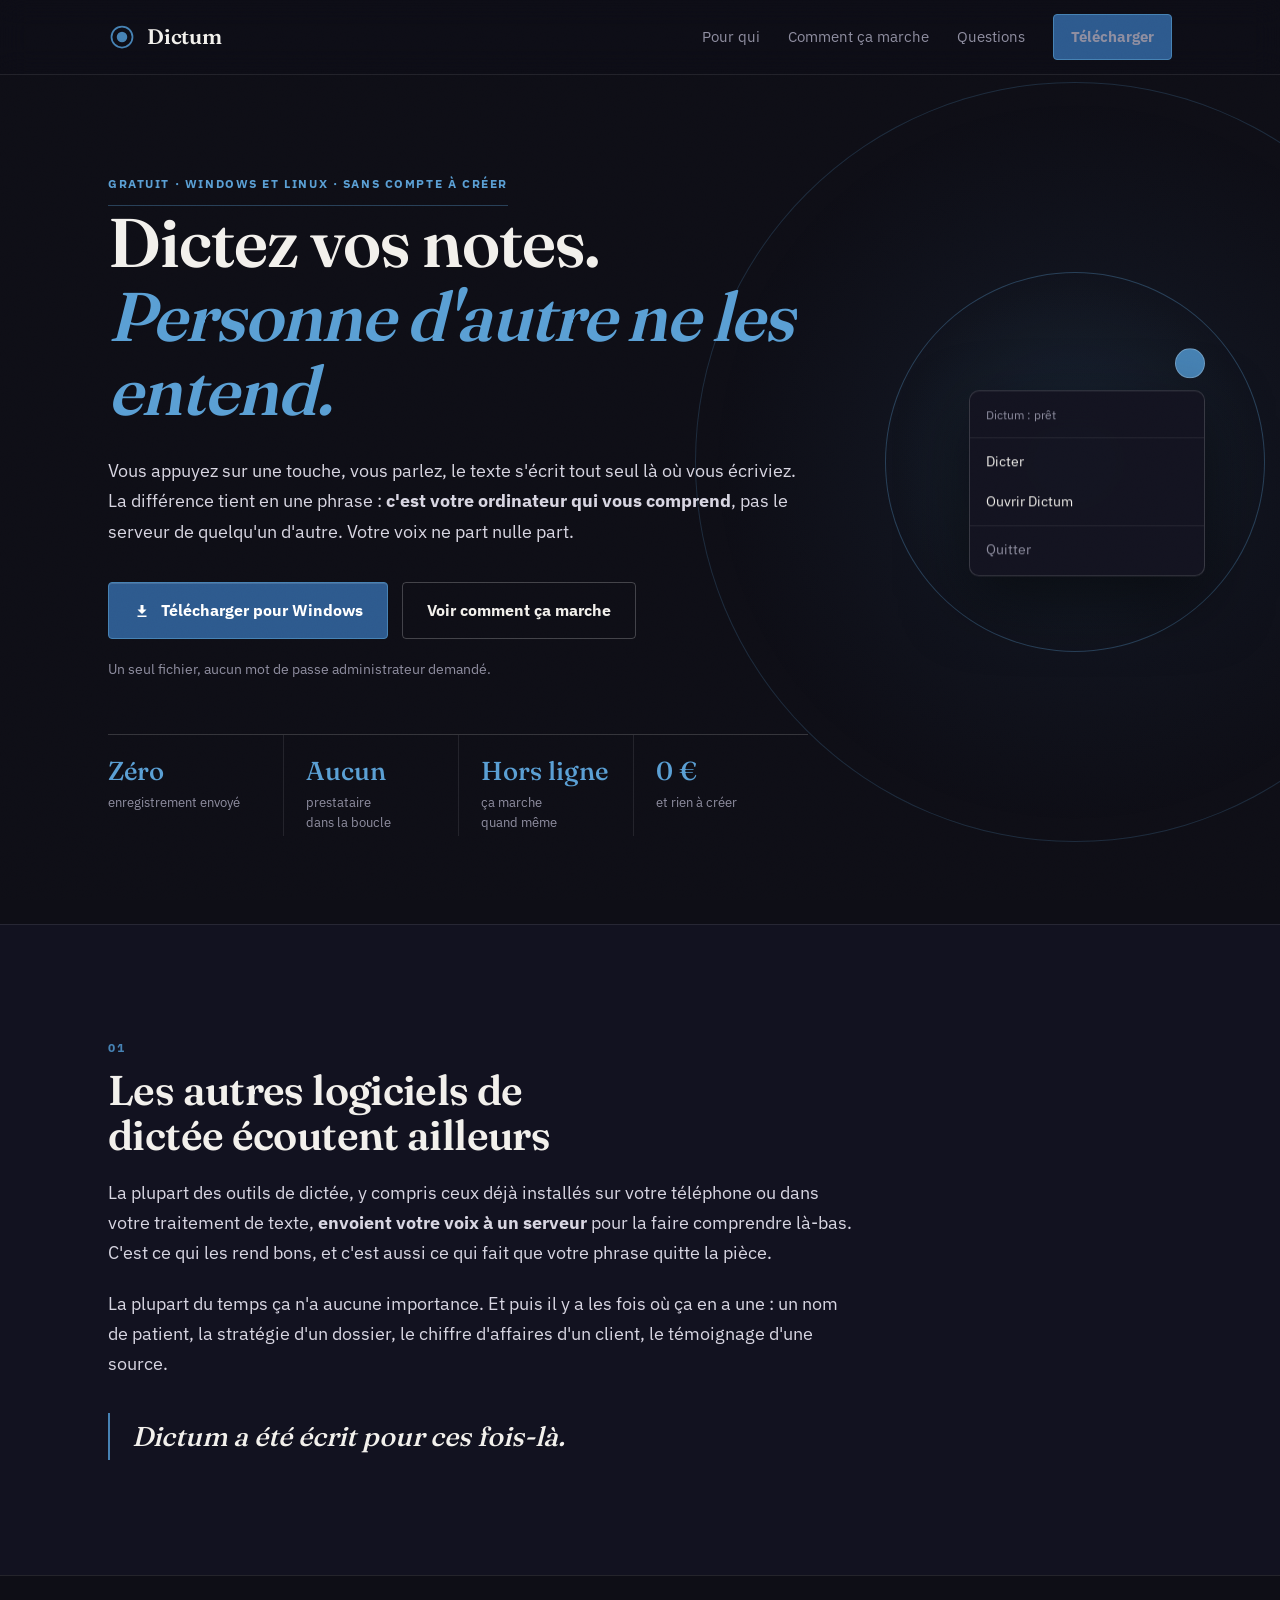
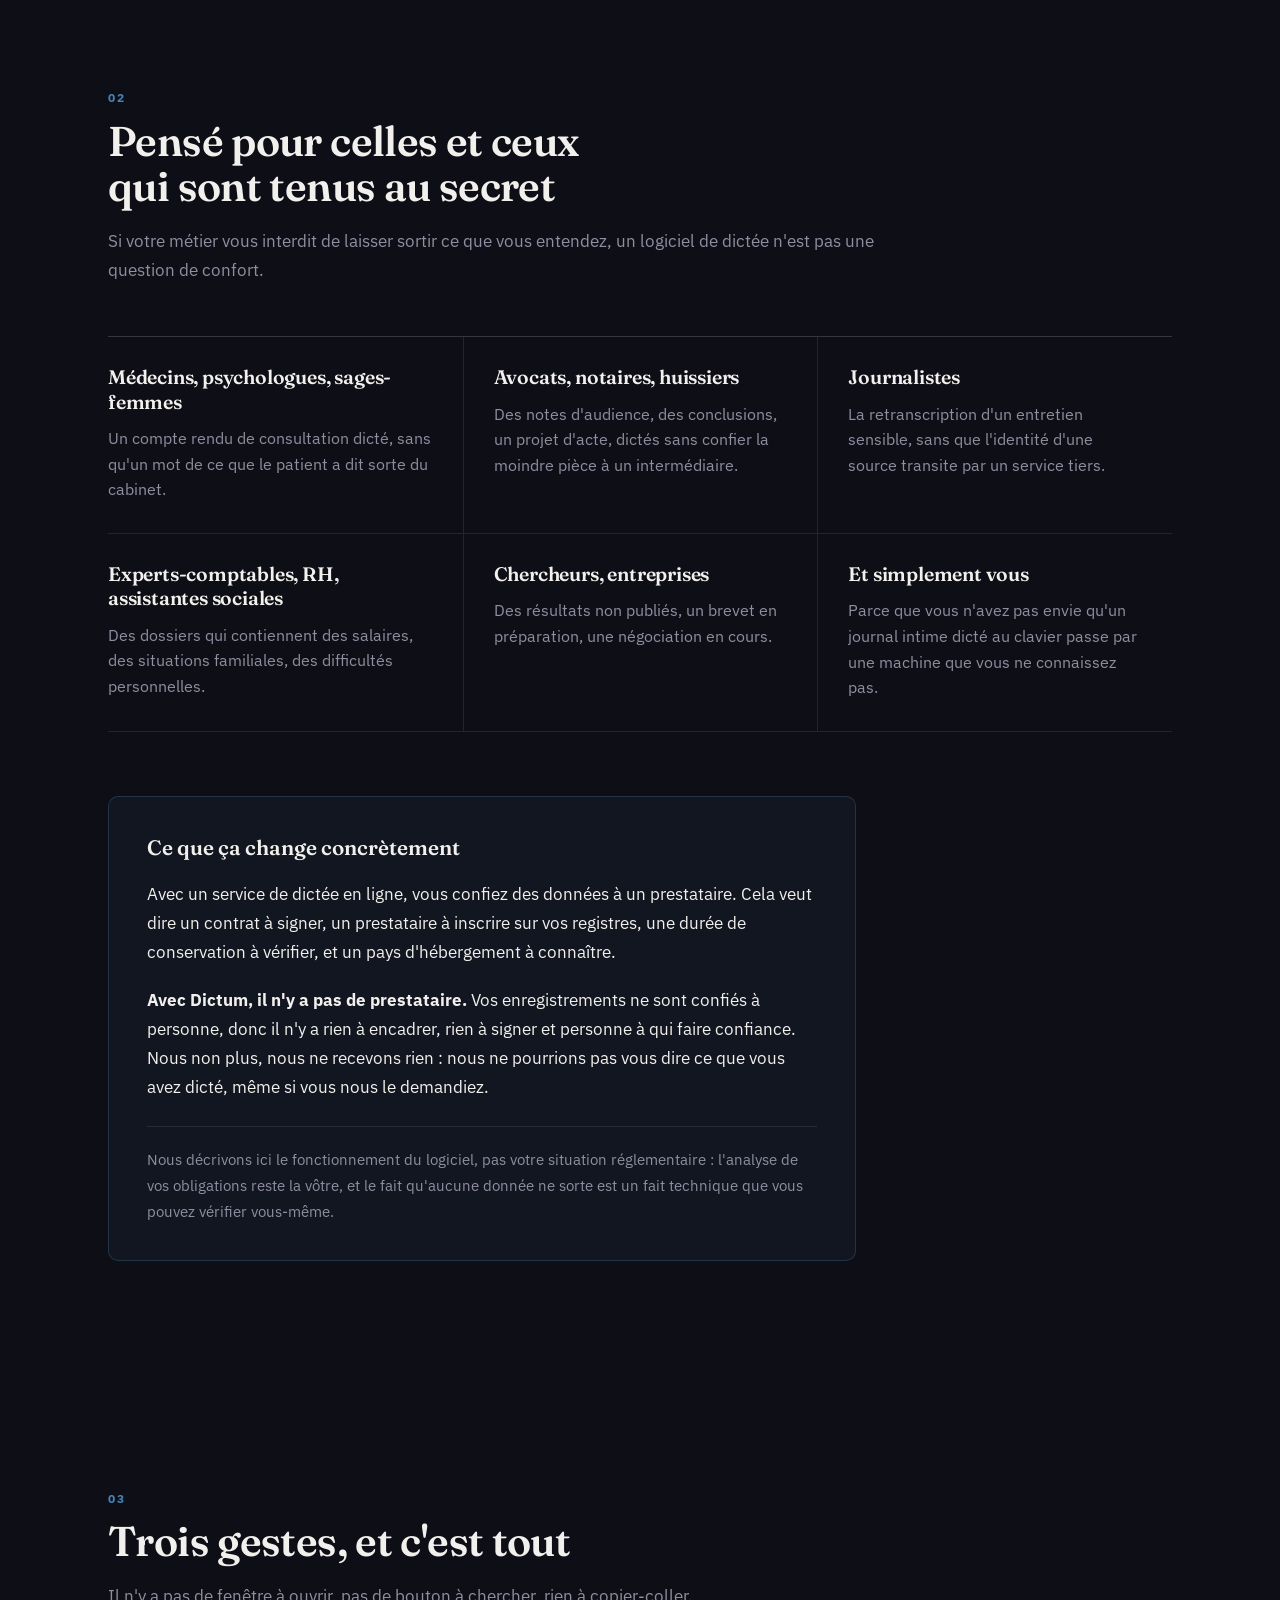
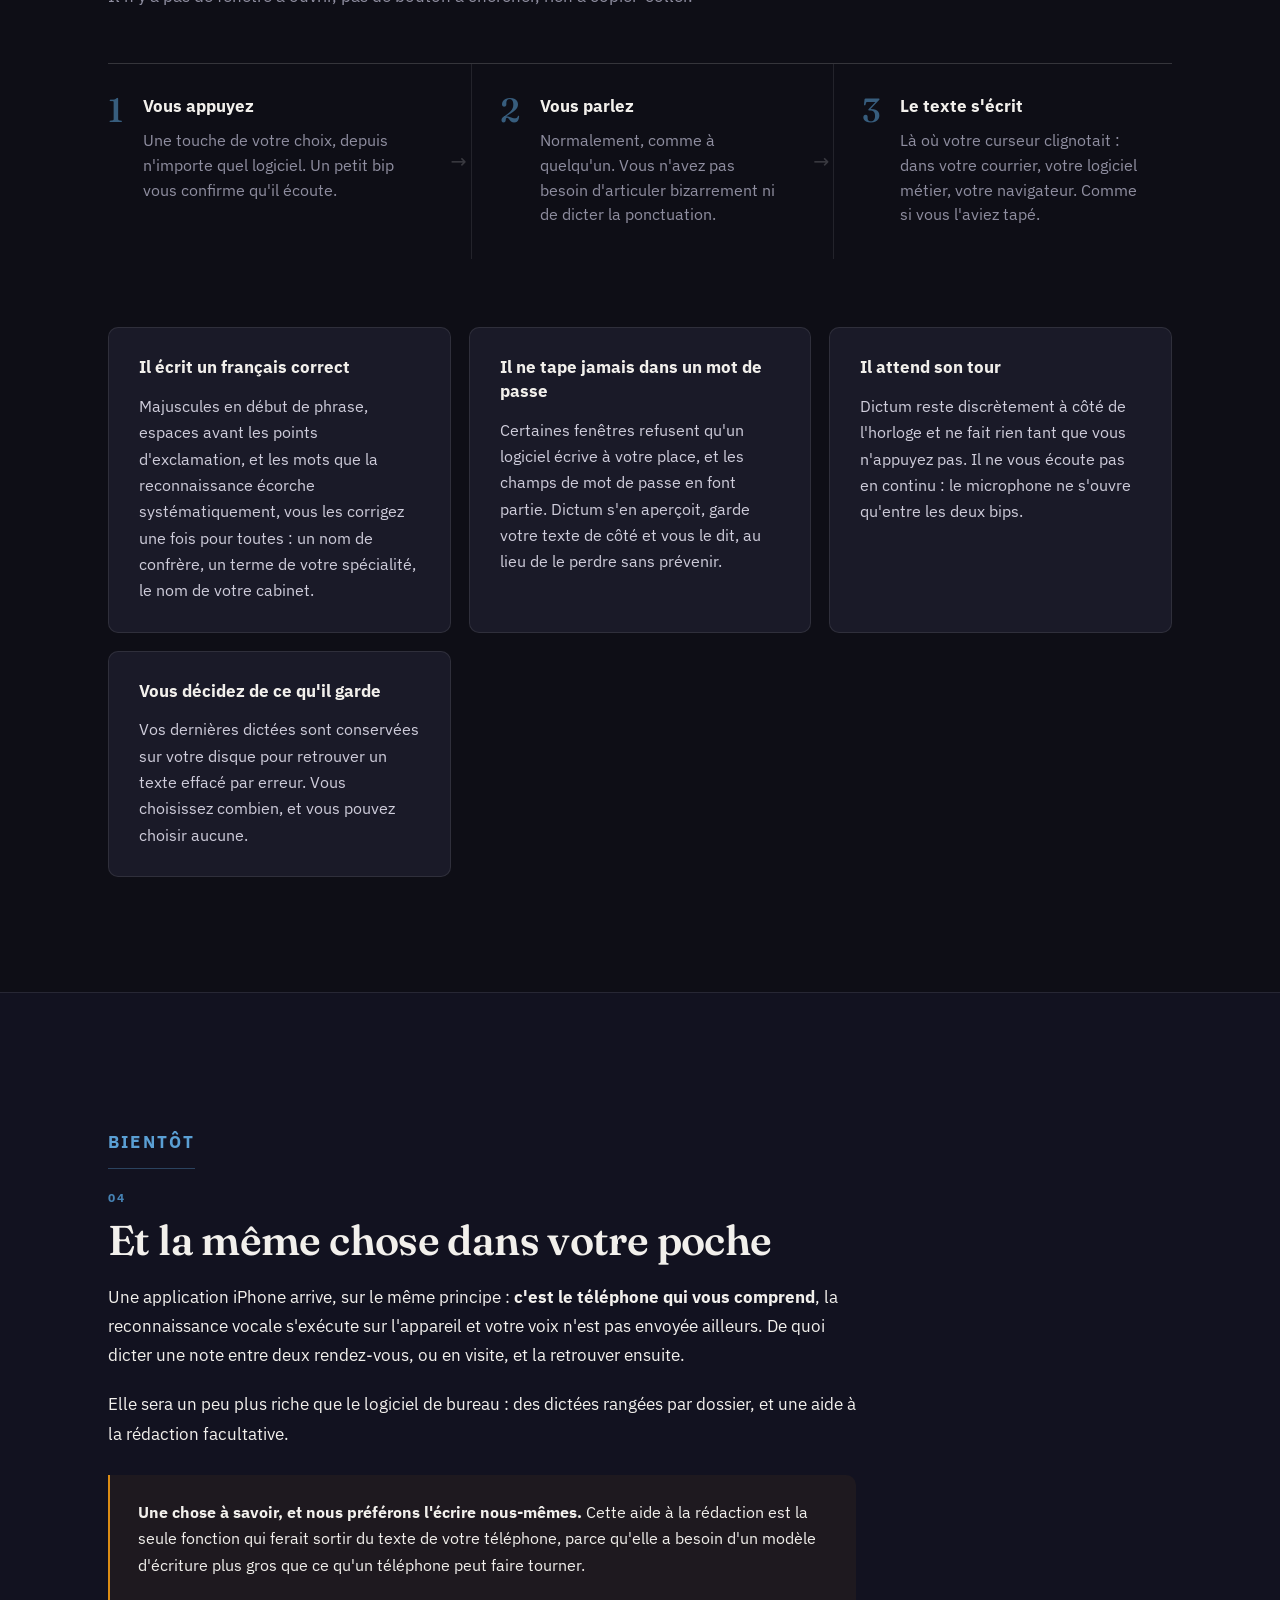
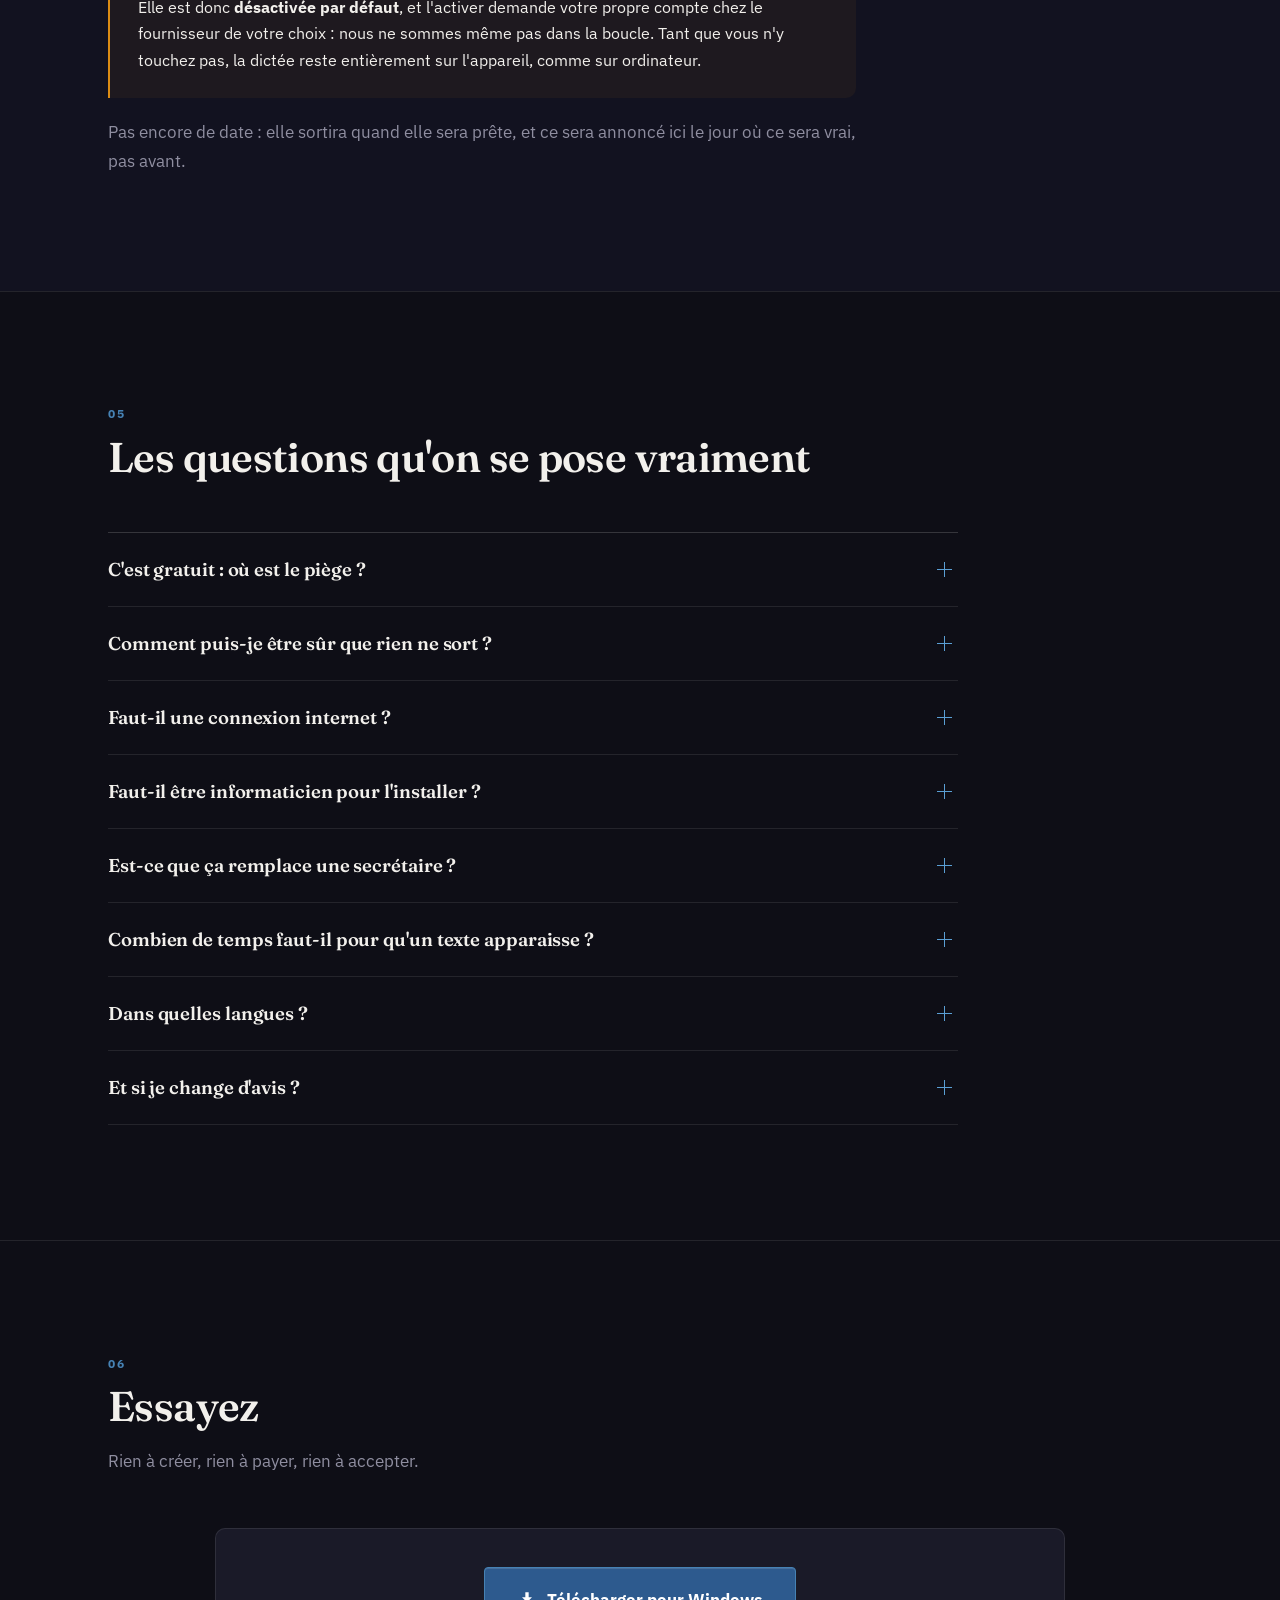
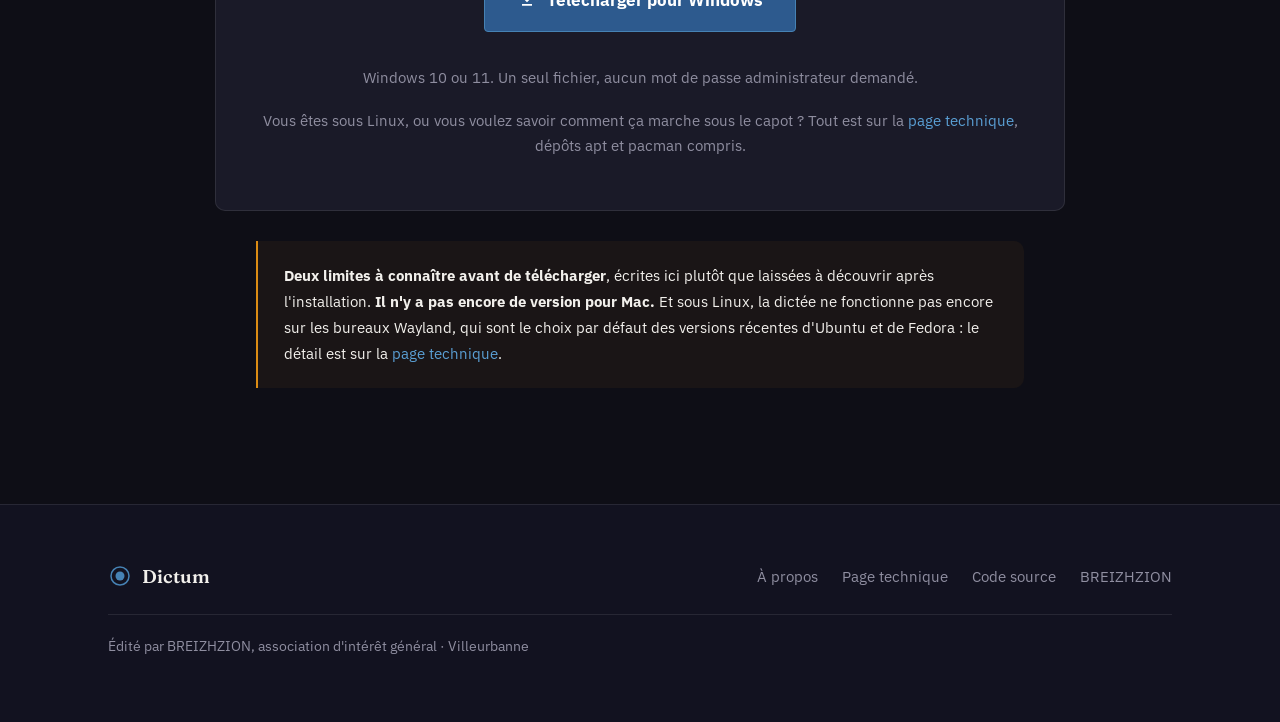
==== commit fb3b15f9: "Site : les polices de l'application, et les correctifs de l'audit GEO Le site avait ses propres poli" ====
--- a/index.html
+++ b/index.html
@@ -25,16 +25,41 @@
         "sameAs": ["https://github.com/bzhzion"]
       },
       {
+        "@type": "WebSite",
+        "@id": "https://dictum.breizhzion.com/#site",
+        "name": "Dictum",
+        "url": "https://dictum.breizhzion.com/",
+        "inLanguage": "fr-FR",
+        "publisher": { "@id": "https://breizhzion.com/#organization" },
+        "about": { "@id": "https://dictum.breizhzion.com/#app" }
+      },
+      {
         "@type": "SoftwareApplication",
         "@id": "https://dictum.breizhzion.com/#app",
         "name": "Dictum",
+        "alternateName": "Dictum, dictée vocale locale",
         "description": "Logiciel de dictée vocale dont la reconnaissance vocale s'exécute sur l'ordinateur de l'utilisateur : aucun enregistrement n'est transmis à un tiers.",
         "applicationCategory": "UtilitiesApplication",
+        "applicationSubCategory": "Dictée vocale et reconnaissance de la parole",
         "operatingSystem": "Windows 10, Windows 11, Linux",
+        "inLanguage": ["fr-FR", "en"],
         "downloadUrl": "https://dl.breizhzion.com/dictum-desktop/Dictum-Setup-x64.exe",
+        "installUrl": "https://dictum.breizhzion.com/#telecharger",
+        "isAccessibleForFree": true,
         "offers": { "@type": "Offer", "price": "0", "priceCurrency": "EUR" },
         "publisher": { "@id": "https://breizhzion.com/#organization" },
-        "sameAs": ["https://github.com/bzhzion/dictum-desktop"]
+        "sameAs": ["https://github.com/bzhzion/dictum-desktop"],
+        "featureList": [
+          "Reconnaissance vocale exécutée localement, sans transmission des enregistrements",
+          "Fonctionne sans connexion internet",
+          "Dictée déclenchée par un raccourci clavier global",
+          "Saisie du texte dans l'application au premier plan",
+          "Repli sur le presse-papiers quand la fenêtre cible refuse la saisie simulée",
+          "Mise en forme du français et substitutions définies par l'utilisateur",
+          "Historique local, dont la taille est réglable et peut être nulle"
+        ],
+        "softwareRequirements": "Windows 10 ou 11 en 64 bits, ou une distribution Linux avec une session X11",
+        "permissions": "Accès au microphone. Aucun accès réseau nécessaire pour transcrire."
       },
       {
         "@type": "FAQPage",
@@ -65,6 +90,15 @@
     ]
   }
   </script>
+  <link rel="preload" href="polices/Fraunces-Variable.woff2" as="font" type="font/woff2" crossorigin>
+  <link rel="preload" href="polices/IBMPlexSans-Variable.woff2" as="font" type="font/woff2" crossorigin>
+  <meta property="og:image" content="https://dictum.breizhzion.com/partage.png">
+  <meta property="og:image:width" content="1200">
+  <meta property="og:image:height" content="630">
+  <meta property="og:image:alt" content="Dictum : dictez vos notes, personne d'autre ne les entend.">
+  <meta property="og:locale" content="fr_FR">
+  <meta property="og:site_name" content="Dictum">
+  <meta name="twitter:card" content="summary_large_image">
 </head>
 <body>
 
--- a/style.css
+++ b/style.css
@@ -19,40 +19,40 @@
    halo diffuse, l'anneau enferme. Le logo est deja deux cercles concentriques ;
    agrandi derriere le titre, il devient une frontiere.
 
-   POLICES, auto-hebergees : la CSP du site est `default-src 'self'` et ne sera pas
-   assouplie, donc aucune requete vers un hebergeur de polices tiers. Les deux
-   familles sont sous licence OFL, reproduite dans `polices/`.
-
-   ⚠️ Le choix d'Atkinson Hyperlegible n'est pas decoratif : elle est dessinee par
-   le Braille Institute pour etre lisible par des personnes malvoyantes, avec des
-   lettres volontairement impossibles a confondre. Sur un produit dont l'argument
-   est la confiance et dont l'accessibilite est une exigence dure, la police faite
-   pour etre lue est le bon choix, pas un effet de style.
-
-   ⚠️ Newsreader est prise a sa taille optique 72pt, celle qui est dessinee POUR
-   le grand corps, et elle ne sert qu'aux titres et aux chiffres. Le sans garde
-   tout le fonctionnel : le serif conserve ainsi sa force parce qu'il est rare.
+   POLICES : celles de l'application, pas celles du site. Detail et motif juste
+   en dessous. Auto-hebergees, la CSP etant `default-src 'self'` et ne devant pas
+   etre assouplie ; licences OFL dans `polices/`.
+
+   ⚠️ Fraunces ne sert qu'aux titres et aux chiffres, IBM Plex Sans porte tout le
+   reste : le serif garde sa force parce qu'il est rare.
    ═══════════════════════════════════════════════════════════════════════════════ */
 
+/* ⛔ **Les memes dessins que l'application, et ce n'est pas negociable.** Le site avait d'abord
+   recu deux familles choisies pour lui seul, alors que `dictum-desktop` embarque deja Fraunces,
+   IBM Plex Sans et IBM Plex Mono. Une marque qui change de typographie entre sa page et son
+   logiciel se contredit a l'endroit ou elle demande qu'on lui fasse confiance.
+   Les fichiers sont pris tels quels dans `painteau/cdn`, que le commentaire de
+   `src/styles/fontes.css` de l'application designe comme la source commune, et les empreintes
+   ont ete comparees : ce sont octet pour octet les memes. Licences OFL dans `polices/`.
+
+   ⚠️ Un seul ecart avec l'application, delibere : `font-display: swap` ici, `block` la-bas. Une
+   fenetre d'application est convoquee pour quelques secondes et un echange de fonte en cours de
+   lecture y gene plus qu'un chargement local ; une page web lue a distance doit au contraire
+   s'afficher avant que la fonte arrive. */
 @font-face {
-  font-family: 'Atkinson Hyperlegible';
-  src: url('polices/atkinson-regular.woff2') format('woff2');
+  font-family: 'Fraunces';
+  src: url('polices/Fraunces-Variable.woff2') format('woff2-variations');
+  font-weight: 100 900; font-style: normal; font-display: swap;
+}
+@font-face {
+  font-family: 'IBM Plex Sans';
+  src: url('polices/IBMPlexSans-Variable.woff2') format('woff2-variations');
+  font-weight: 100 700; font-style: normal; font-display: swap;
+}
+@font-face {
+  font-family: 'IBM Plex Mono';
+  src: url('polices/IBMPlexMono-Regular.woff2') format('woff2');
   font-weight: 400; font-style: normal; font-display: swap;
-}
-@font-face {
-  font-family: 'Atkinson Hyperlegible';
-  src: url('polices/atkinson-bold.woff2') format('woff2');
-  font-weight: 700; font-style: normal; font-display: swap;
-}
-@font-face {
-  font-family: 'Newsreader';
-  src: url('polices/newsreader-72pt-medium.woff2') format('woff2');
-  font-weight: 500; font-style: normal; font-display: swap;
-}
-@font-face {
-  font-family: 'Newsreader';
-  src: url('polices/newsreader-72pt-semibold.woff2') format('woff2');
-  font-weight: 600; font-style: normal; font-display: swap;
 }
 
 *, *::before, *::after { box-sizing: border-box; margin: 0; padding: 0; }
@@ -79,9 +79,11 @@
   --radius: 10px;
   --radius-s: 4px;
 
-  --serif: 'Newsreader', 'Iowan Old Style', Georgia, 'Times New Roman', serif;
-  --sans:  'Atkinson Hyperlegible', system-ui, -apple-system, sans-serif;
-  --mono:  'Cascadia Code', 'Fira Code', ui-monospace, monospace;
+  /* Memes noms de roles que `src/styles/socle.css` de l'application, avec les memes replis :
+     un lecteur qui compare les deux ne doit pas trouver deux vocabulaires pour une seule marque. */
+  --titre: 'Fraunces', Georgia, serif;
+  --corps: 'IBM Plex Sans', system-ui, sans-serif;
+  --mono:  'IBM Plex Mono', ui-monospace, monospace;
 
   /* Rythme vertical : une seule valeur declinee, pour que rien ne flotte. */
   --section: clamp(72px, 9vw, 128px);
@@ -96,7 +98,7 @@
 html { scroll-behavior: smooth; }
 
 body {
-  font-family: var(--sans);
+  font-family: var(--corps);
   background: var(--bg);
   color: var(--text);
   font-size: 1.0625rem;
@@ -132,13 +134,13 @@
    Le serif ne sert qu'ici et aux chiffres. Interlettrage negatif et interligne
    serre : a grand corps, une composition lache fait amateur. */
 h1, h2 {
-  font-family: var(--serif); font-weight: 600;
+  font-family: var(--titre); font-weight: 600;
   letter-spacing: -.015em; line-height: 1.08;
   text-wrap: balance;
 }
 h1 { font-size: clamp(2.5rem, 6.2vw, 4.3rem); }
 h2 { font-size: clamp(1.75rem, 3.6vw, 2.6rem); }
-h3 { font-family: var(--sans); font-weight: 700; font-size: 1.05rem; line-height: 1.4; }
+h3 { font-family: var(--corps); font-weight: 700; font-size: 1.05rem; line-height: 1.4; }
 
 /* ── Navigation ─────────────────────────────────────────────────────────────── */
 nav {
@@ -153,7 +155,7 @@
 }
 .logo {
   display: flex; align-items: center; gap: 11px;
-  font-family: var(--serif); font-weight: 600; font-size: 1.32rem;
+  font-family: var(--titre); font-weight: 600; font-size: 1.32rem;
   letter-spacing: -.01em; color: var(--text);
 }
 .logo:hover { text-decoration: none; color: var(--text); }
@@ -169,7 +171,7 @@
    l'application grand public, pas a celui du document. */
 .btn-primary, .btn-secondary, .btn-nav {
   display: inline-flex; align-items: center; justify-content: center; gap: 10px;
-  font-family: var(--sans); font-weight: 700; font-size: .98rem;
+  font-family: var(--corps); font-weight: 700; font-size: .98rem;
   padding: 14px 24px; border-radius: var(--radius-s);
   border: 1px solid transparent; cursor: pointer;
   transition: background .16s, border-color .16s, transform .16s;
@@ -264,7 +266,7 @@
 .stat { padding: 22px 20px 4px 0; }
 .stat + .stat { padding-left: 22px; border-left: var(--filet); }
 .stat-n {
-  display: block; font-family: var(--serif); font-weight: 500;
+  display: block; font-family: var(--titre); font-weight: 500;
   font-size: 1.62rem; line-height: 1.15; color: var(--blue-l);
   font-variant-numeric: tabular-nums; text-wrap: balance;
 }
@@ -313,7 +315,7 @@
 .mobile-inner h2::before {
   content: counter(section, decimal-leading-zero);
   display: block; margin-bottom: 14px;
-  font-family: var(--sans); font-weight: 700; font-size: .78rem;
+  font-family: var(--corps); font-weight: 700; font-size: .78rem;
   letter-spacing: .16em; color: var(--blue);
 }
 .section-header > p { margin-top: 18px; color: var(--muted); font-size: 1.06rem; }
@@ -329,7 +331,7 @@
    vertical : c'est le seul endroit de la page ou le corps de texte passe au serif. */
 .probleme-chute {
   margin-top: 34px !important;
-  font-family: var(--serif); font-weight: 500; font-style: italic;
+  font-family: var(--titre); font-weight: 500; font-style: italic;
   font-size: clamp(1.3rem, 2.4vw, 1.7rem) !important; line-height: 1.35;
   color: var(--text) !important;
   padding-left: 22px; border-left: 2px solid var(--blue);
@@ -354,7 +356,7 @@
   .metiers .metier:not(:nth-child(3n+1)) { border-left: var(--filet); }
 }
 .metier h3 {
-  font-family: var(--serif); font-weight: 600; font-size: 1.22rem;
+  font-family: var(--titre); font-weight: 600; font-size: 1.22rem;
   letter-spacing: -.01em; line-height: 1.25;
 }
 .metier p { margin-top: 12px; color: var(--muted); font-size: .97rem; line-height: 1.65; }
@@ -366,7 +368,7 @@
   background: rgba(70,130,180,.07);
   border: 1px solid rgba(90,159,212,.22); border-radius: var(--radius);
 }
-.encart h3 { font-family: var(--serif); font-weight: 600; font-size: 1.3rem; }
+.encart h3 { font-family: var(--titre); font-weight: 600; font-size: 1.3rem; }
 .encart p { margin-top: 18px; line-height: 1.72; }
 /* La reserve juridique reste lisible : plus petite, jamais en petites lettres. */
 .encart-note {
@@ -399,7 +401,7 @@
 @media (min-width: 901px) { .step:not(:first-child) { border-left: var(--filet); } }
 @media (max-width: 900px) { .step { border-bottom: var(--filet); padding-left: 0 !important; } }
 .step-num {
-  flex-shrink: 0; font-family: var(--serif); font-weight: 500;
+  flex-shrink: 0; font-family: var(--titre); font-weight: 500;
   font-size: 2.1rem; line-height: 1; color: rgba(90,159,212,.55);
   font-variant-numeric: tabular-nums;
 }
@@ -445,7 +447,7 @@
 .faq summary {
   cursor: pointer; list-style: none;
   padding: 24px 48px 24px 0; position: relative;
-  font-family: var(--serif); font-weight: 600; font-size: 1.16rem;
+  font-family: var(--titre); font-weight: 600; font-size: 1.16rem;
   letter-spacing: -.005em; line-height: 1.35;
   transition: color .16s;
 }
@@ -505,7 +507,7 @@
 .page h2::before {
   content: counter(rubrique, decimal-leading-zero);
   display: block; margin-bottom: 12px;
-  font-family: var(--sans); font-weight: 700; font-size: .76rem;
+  font-family: var(--corps); font-weight: 700; font-size: .76rem;
   letter-spacing: .16em; color: var(--blue);
 }
 .page ul { margin-top: 18px; padding-left: 0; list-style: none; }
@@ -533,7 +535,7 @@
 }
 .footer-brand {
   display: flex; align-items: center; gap: 10px;
-  font-family: var(--serif); font-weight: 600; font-size: 1.16rem;
+  font-family: var(--titre); font-weight: 600; font-size: 1.16rem;
 }
 .footer-links { display: flex; flex-wrap: wrap; gap: 24px; }
 .footer-links a { color: var(--muted); font-size: .93rem; }
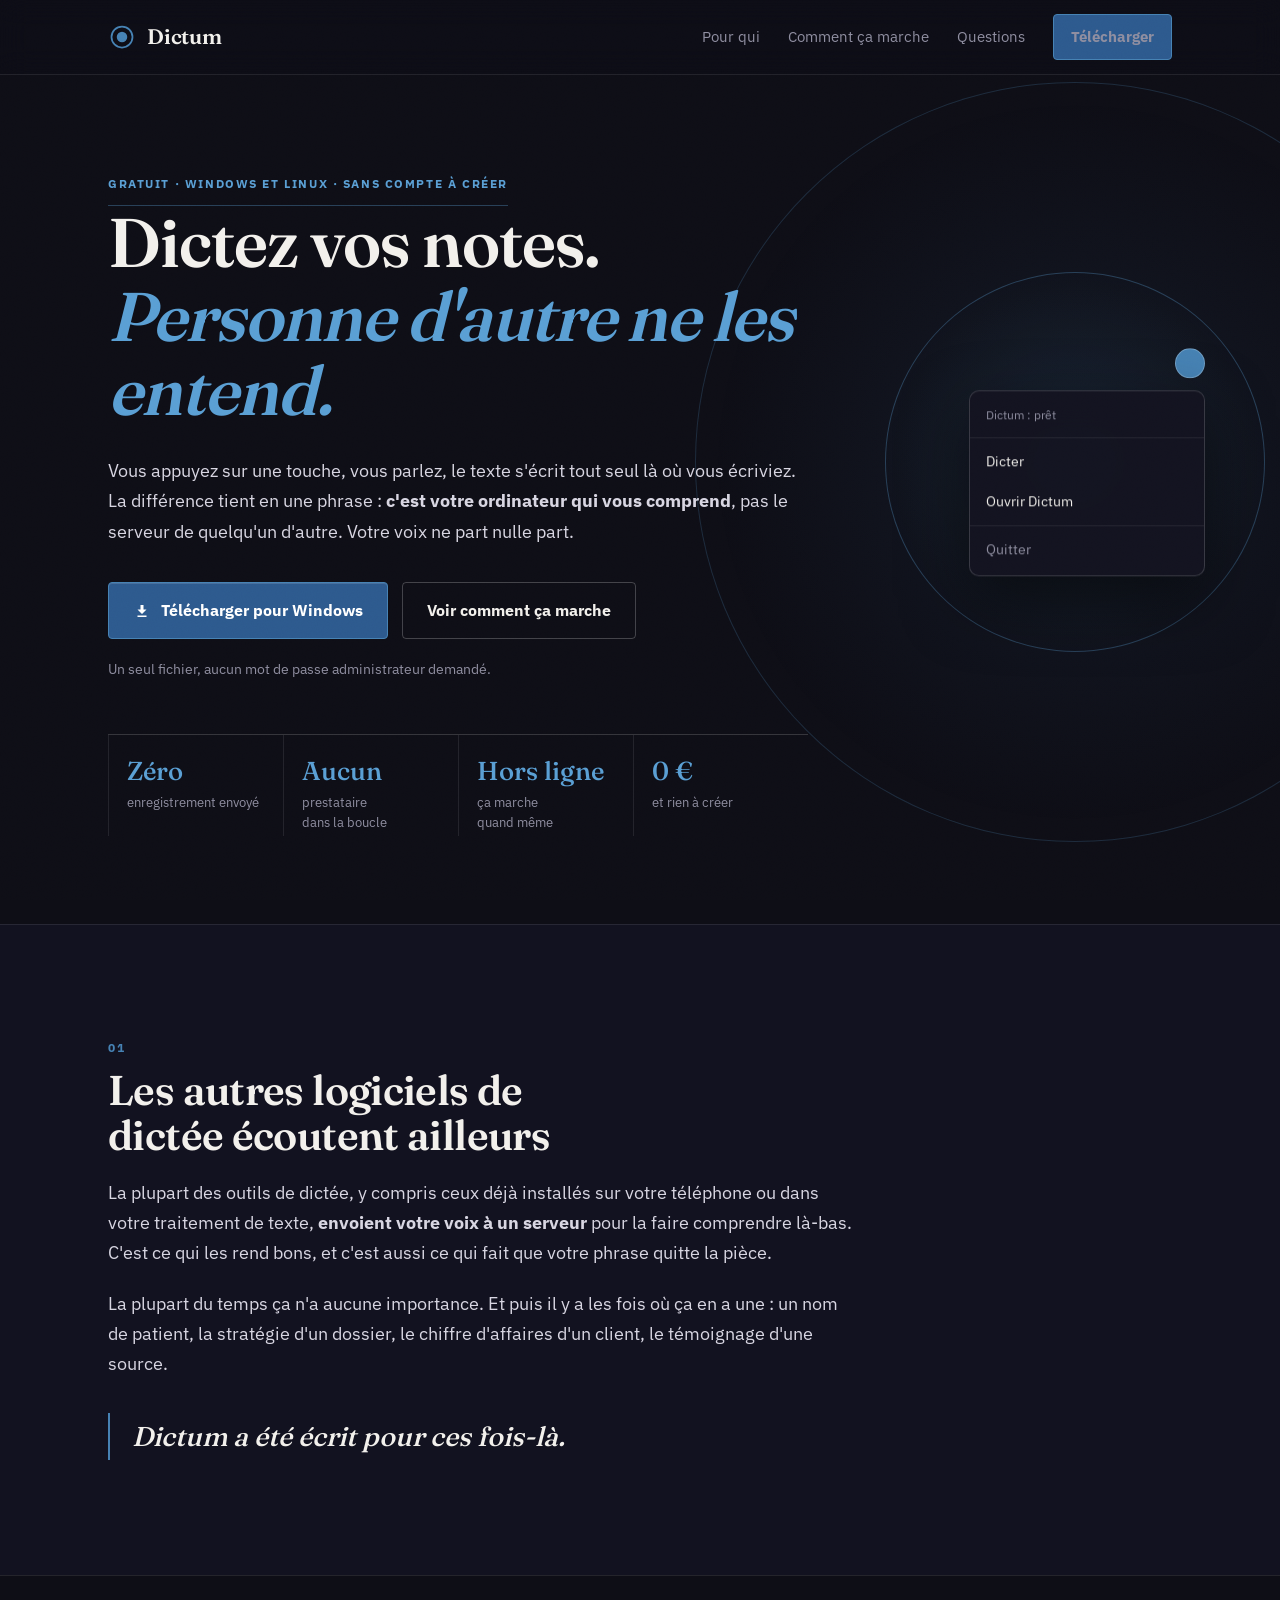
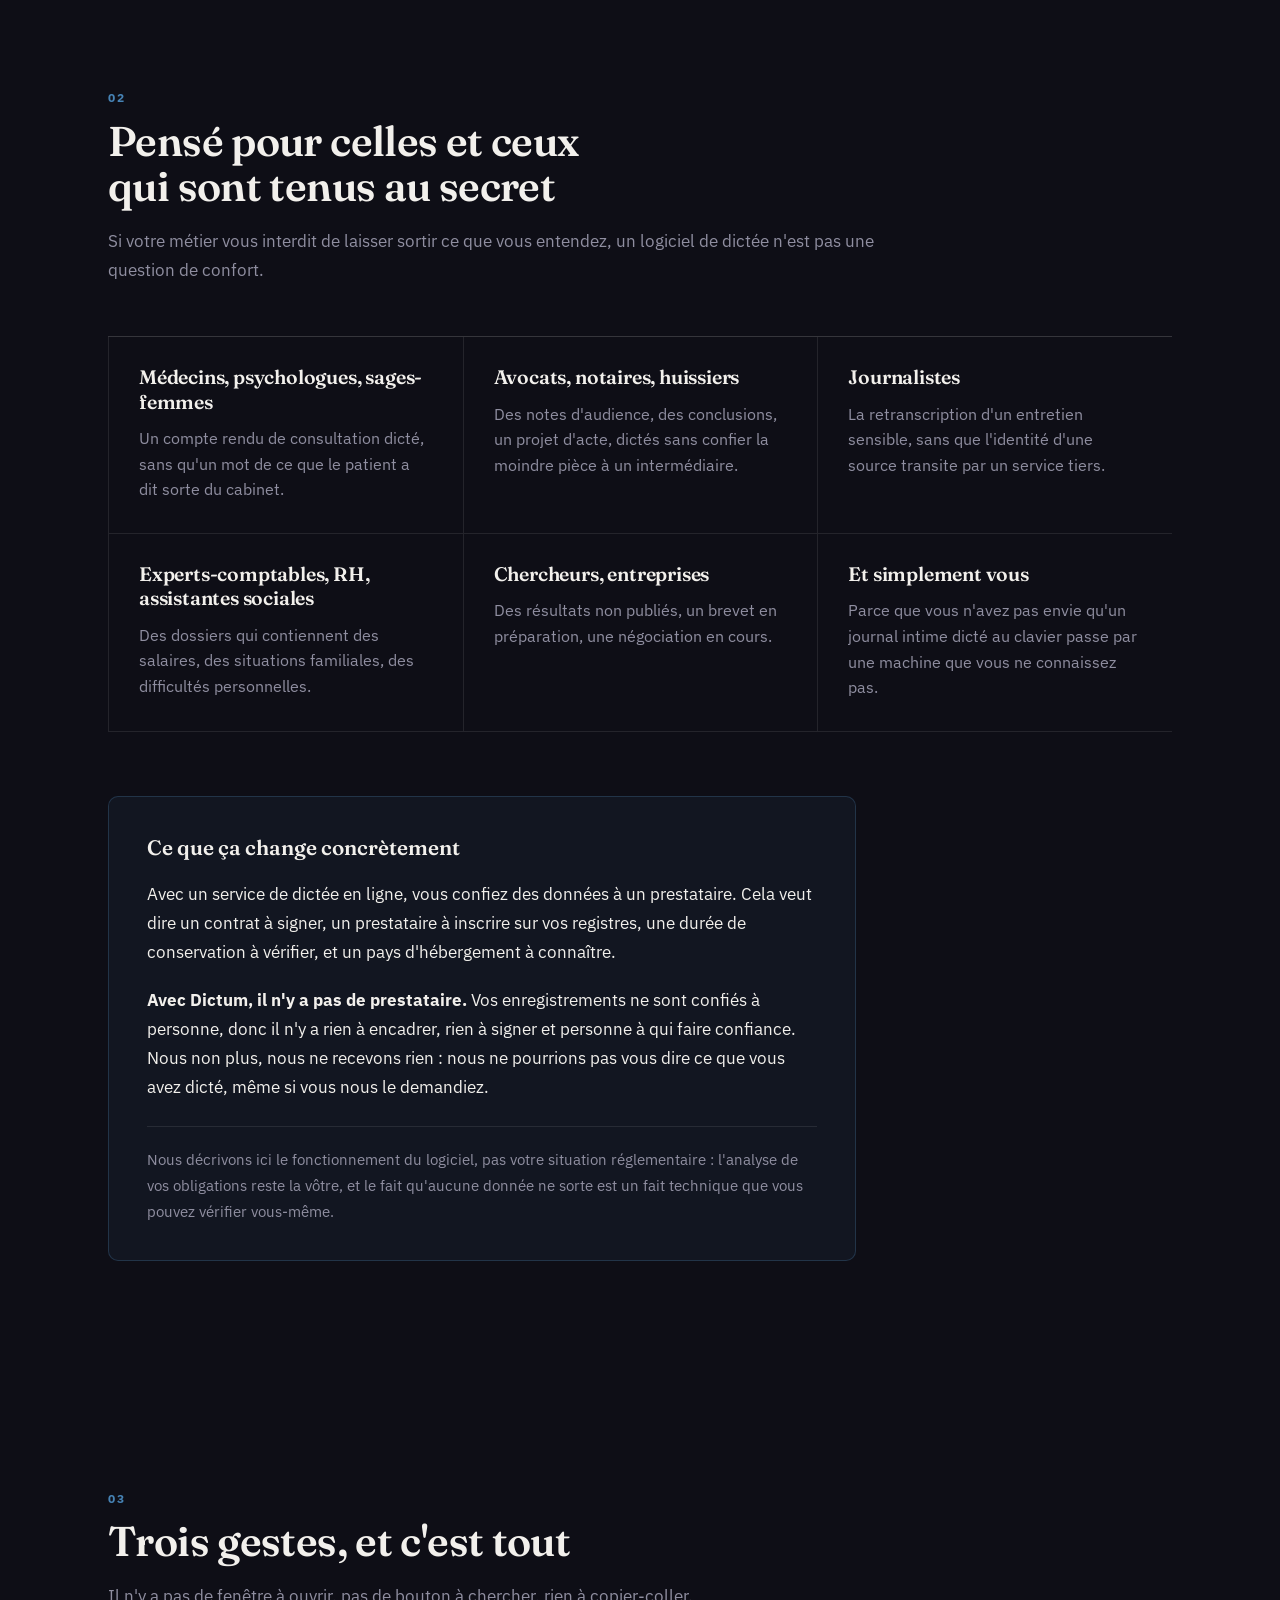
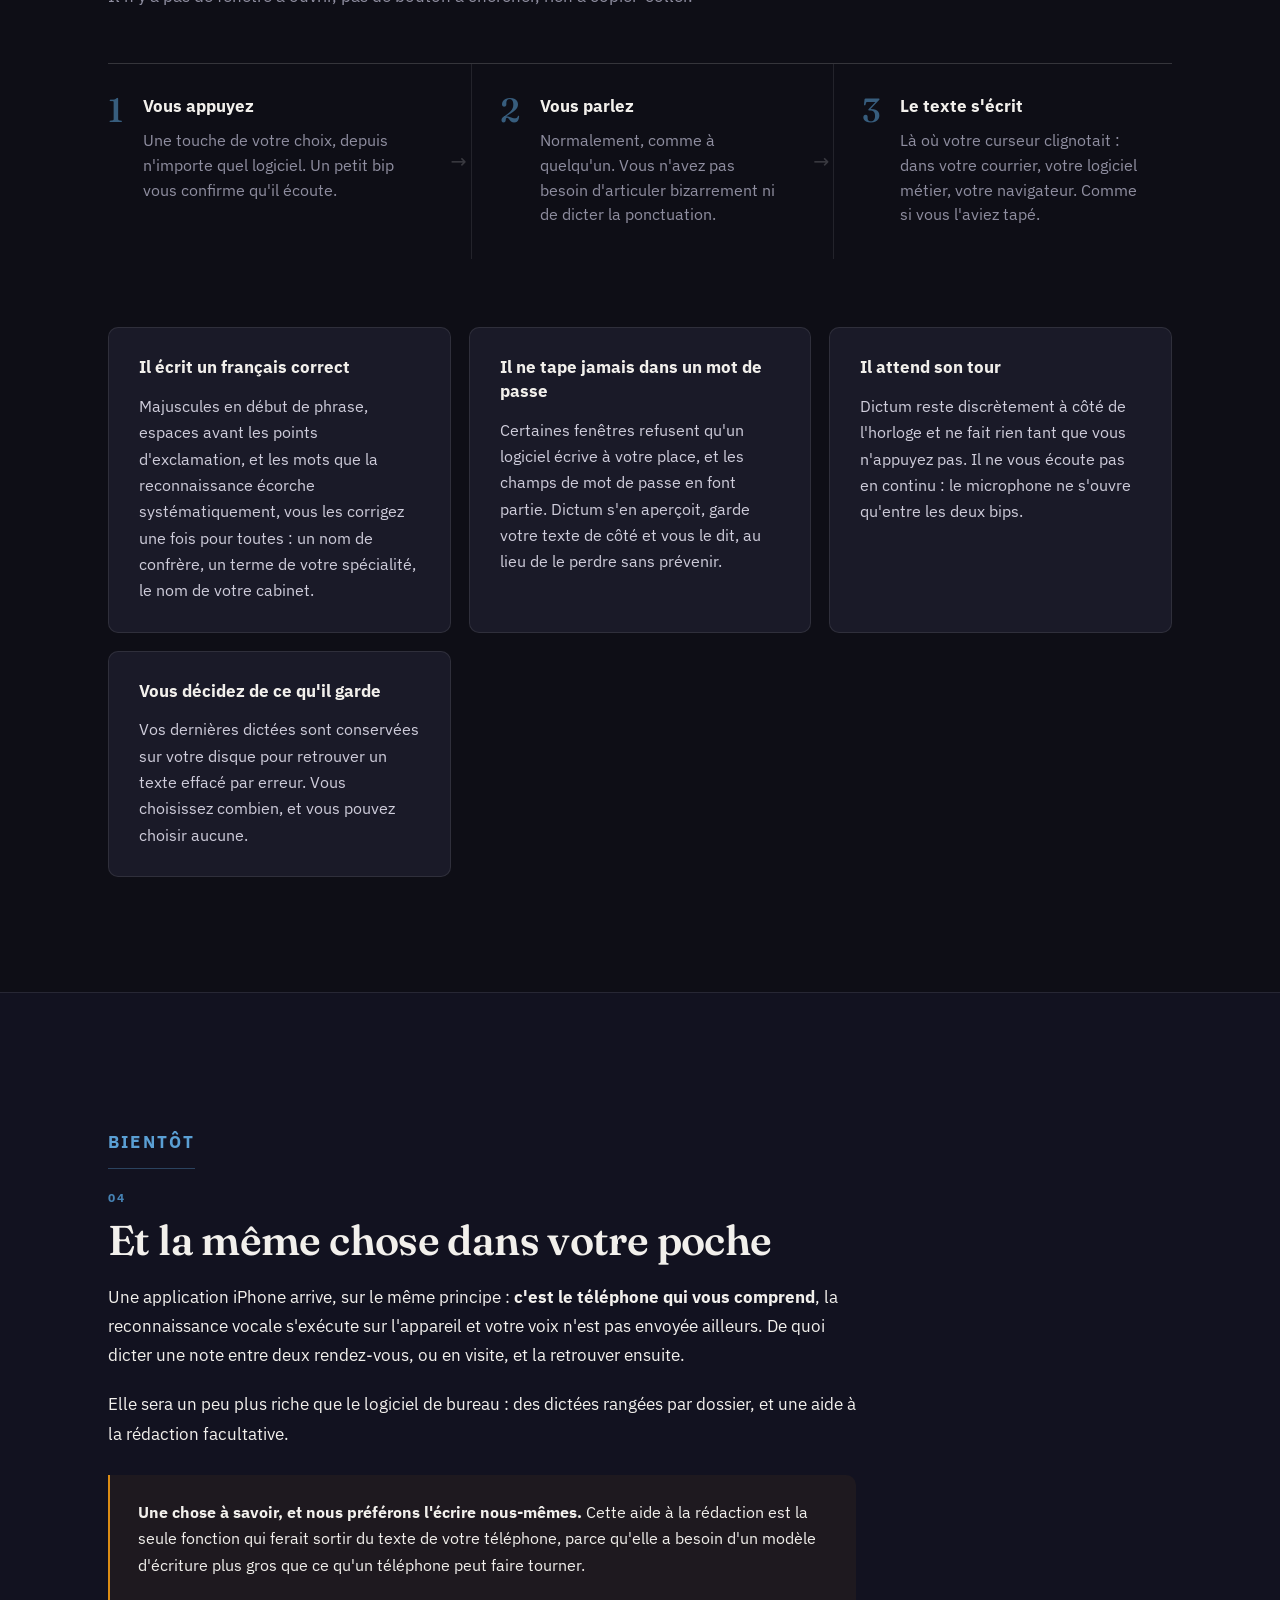
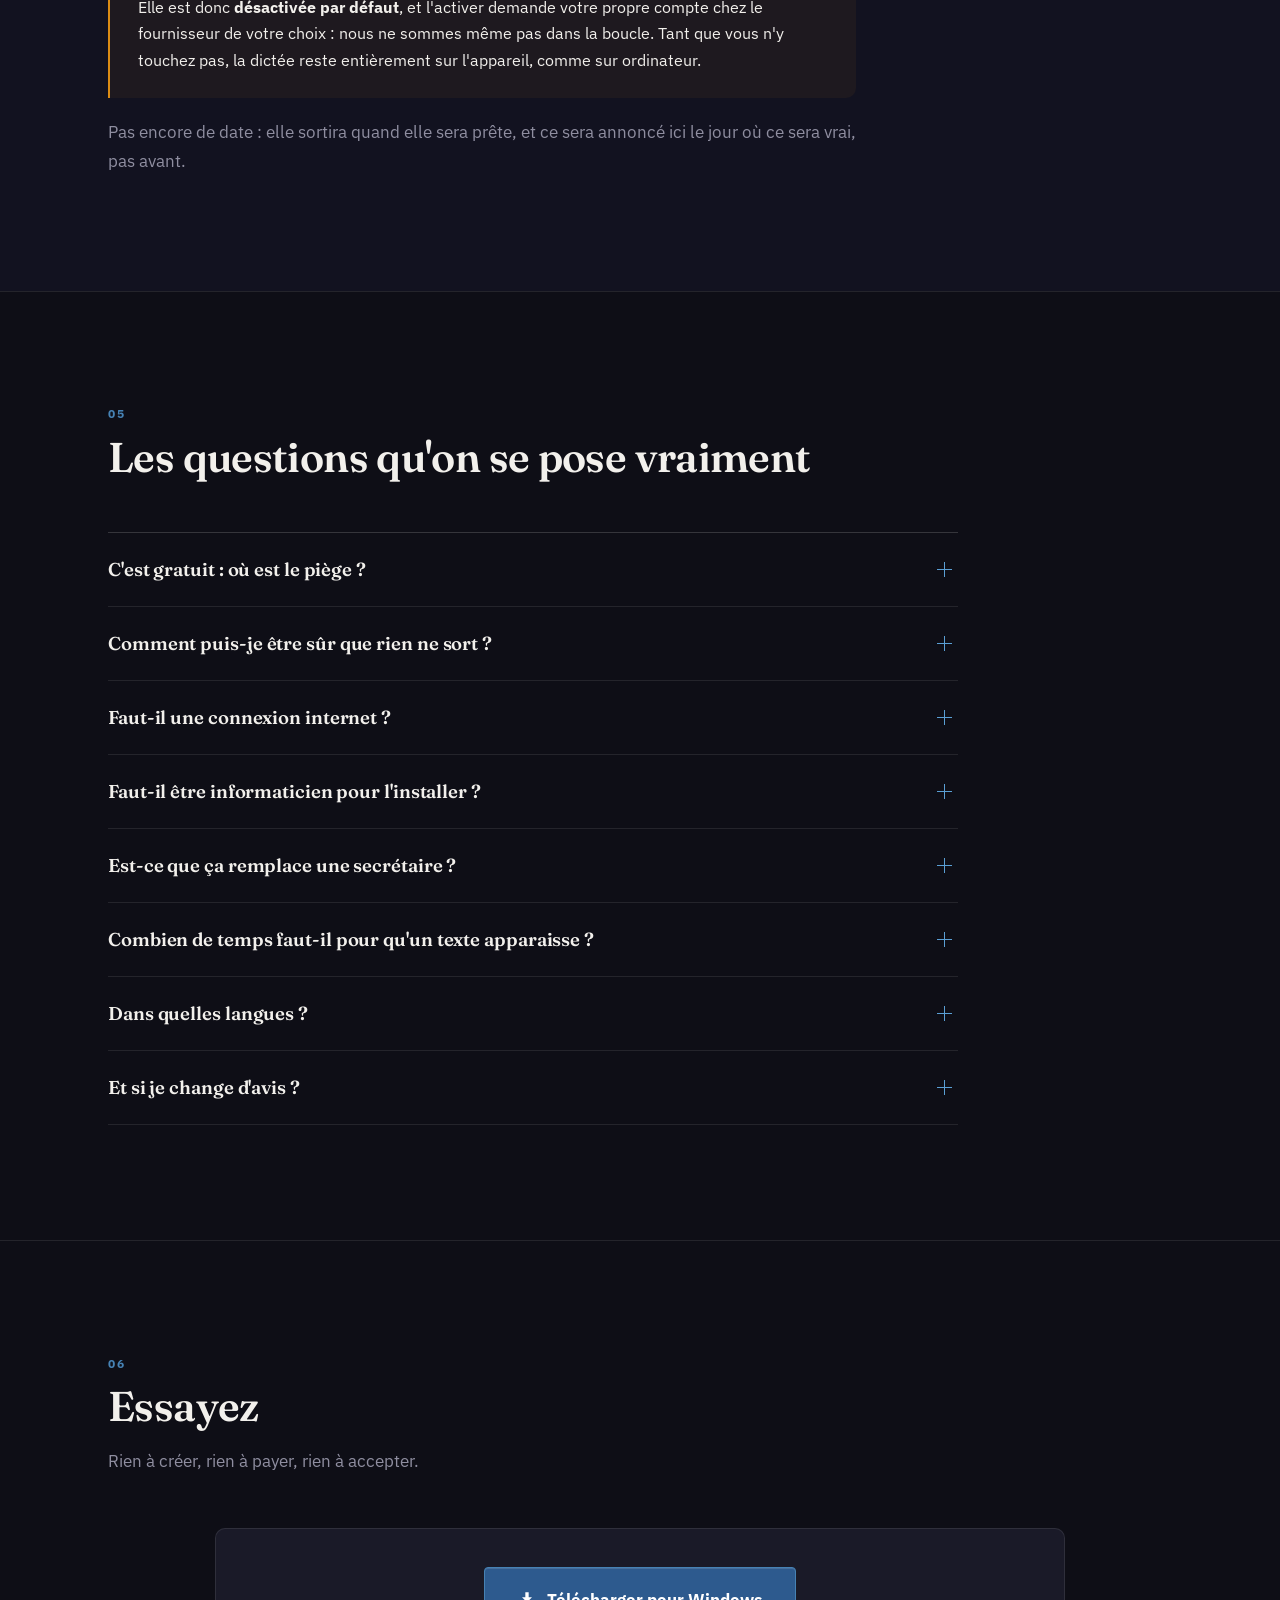
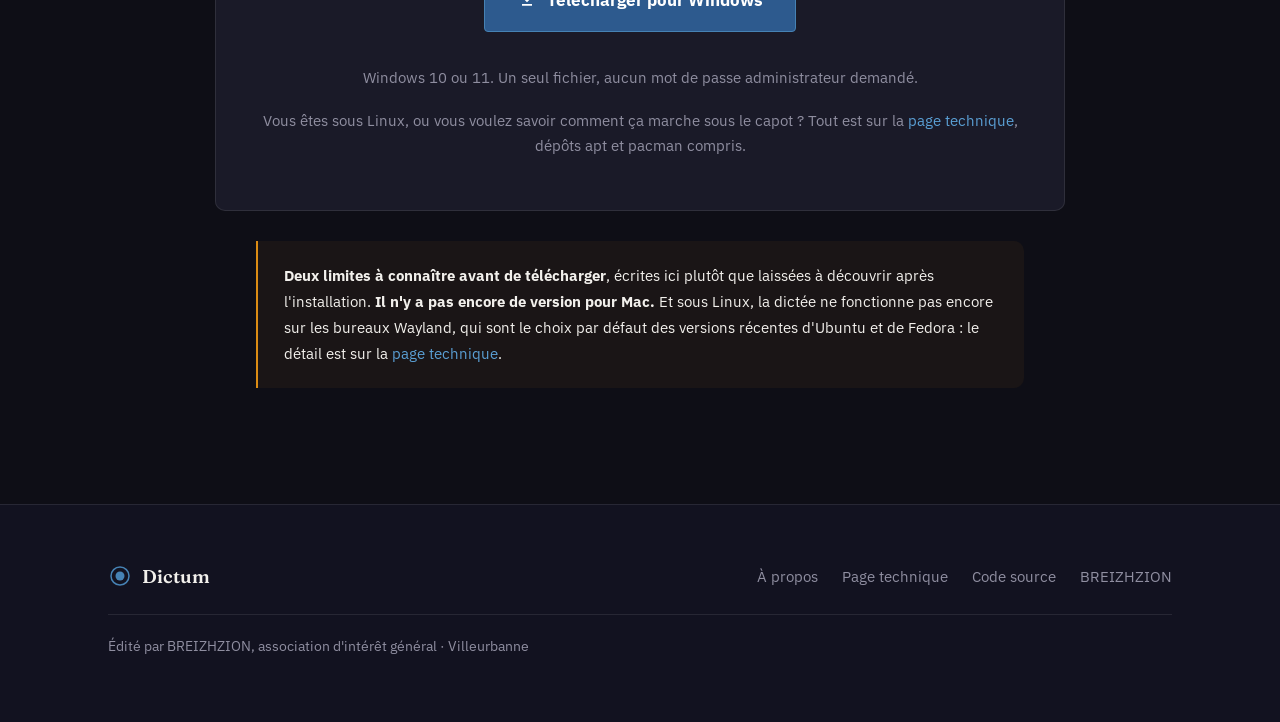
==== commit d26ab773: "Site : un selecteur de fratrie ne sait rien des retours a la ligne d'une grille Sur telephone, cinq " ====
--- a/index.html
+++ b/index.html
@@ -11,7 +11,7 @@
   <meta property="og:title" content="Dictum : dictez vos notes, personne d'autre ne les entend">
   <meta property="og:description" content="Votre voix est transcrite par votre propre ordinateur. Aucun enregistrement n'est envoyé à qui que ce soit. Gratuit, sans compte.">
   <meta property="og:url" content="https://dictum.breizhzion.com/">
-  <link rel="stylesheet" href="style.css">
+  <link rel="stylesheet" href="style.css?v=73fa5114">
   <script type="application/ld+json">
   {
     "@context": "https://schema.org",
--- a/style.css
+++ b/style.css
@@ -208,6 +208,12 @@
   padding: 168px 28px 88px;
   display: flex; align-items: center;
 }
+/* Sur telephone, 168 px de marge haute mangent un tiers de l'ecran avant le premier mot, et la
+   barre fixe n'en occupe qu'une soixantaine. */
+@media (max-width: 700px) {
+  .hero { padding: 104px 22px 64px; min-height: 0; }
+  .container { padding: 0 22px; }
+}
 .hero-inner { position: relative; z-index: 2; max-width: 700px; width: 100%; margin: 0 auto; }
 @media (min-width: 1180px) {
   .hero-inner { margin: 0 auto 0 max(28px, calc((100vw - 1120px) / 2)); }
@@ -263,8 +269,12 @@
   margin-top: 52px; border-top: var(--filet-fort);
 }
 @media (max-width: 620px) { .hero-stats { grid-template-columns: repeat(2, 1fr); } }
-.stat { padding: 22px 20px 4px 0; }
-.stat + .stat { padding-left: 22px; border-left: var(--filet); }
+/* ⛔ Le filet et le retrait sont sur CHAQUE cellule, et surtout PAS sur `.stat + .stat`. Un
+   selecteur de fratrie ignore les retours a la ligne d'une grille : en deux colonnes sur
+   telephone, la premiere cellule de la DEUXIEME ligne heritait donc d'un retrait et d'un filet
+   qui n'avaient plus aucun sens, et « Hors ligne » apparaissait decale sous « Zero » qui ne
+   l'etait pas. Uniforme veut dire aucun cas particulier, a n'importe quel nombre de colonnes. */
+.stat { padding: 22px 18px 4px; border-left: var(--filet); }
 .stat-n {
   display: block; font-family: var(--titre); font-weight: 500;
   font-size: 1.62rem; line-height: 1.15; color: var(--blue-l);
@@ -345,15 +355,16 @@
   grid-template-columns: repeat(auto-fit, minmax(300px, 1fr));
   border-top: var(--filet-fort);
 }
+/* ⛔ Meme correction que pour les chiffres du hero, et c'est le meme defaut qui se voyait le
+   mieux ici : avec `.metier + .metier`, en une seule colonne sur telephone, toutes les cartes
+   SAUF la premiere etaient decalees de 30 px. Le selecteur de fratrie ne sait rien des retours a
+   la ligne de la grille, et `nth-child` ne peut pas non plus trancher puisque `auto-fit` rend le
+   nombre de colonnes implicite. Un filet a GAUCHE DE CHAQUE cellule supprime le probleme au lieu
+   de le contourner : plus de premiere cellule a traiter a part, et le meme rendu de une a trois
+   colonnes. */
 .metier {
-  padding: 28px 30px 30px 0; border-bottom: var(--filet);
+  padding: 28px 30px 30px; border-left: var(--filet); border-bottom: var(--filet);
   transition: background .18s;
-}
-.metier + .metier { padding-left: 30px; }
-@media (min-width: 1024px) {
-  /* Le filet vertical ne doit pas apparaitre en debut de ligne de la grille. */
-  .metiers .metier:nth-child(3n+1) { padding-left: 0; border-left: none; }
-  .metiers .metier:not(:nth-child(3n+1)) { border-left: var(--filet); }
 }
 .metier h3 {
   font-family: var(--titre); font-weight: 600; font-size: 1.22rem;
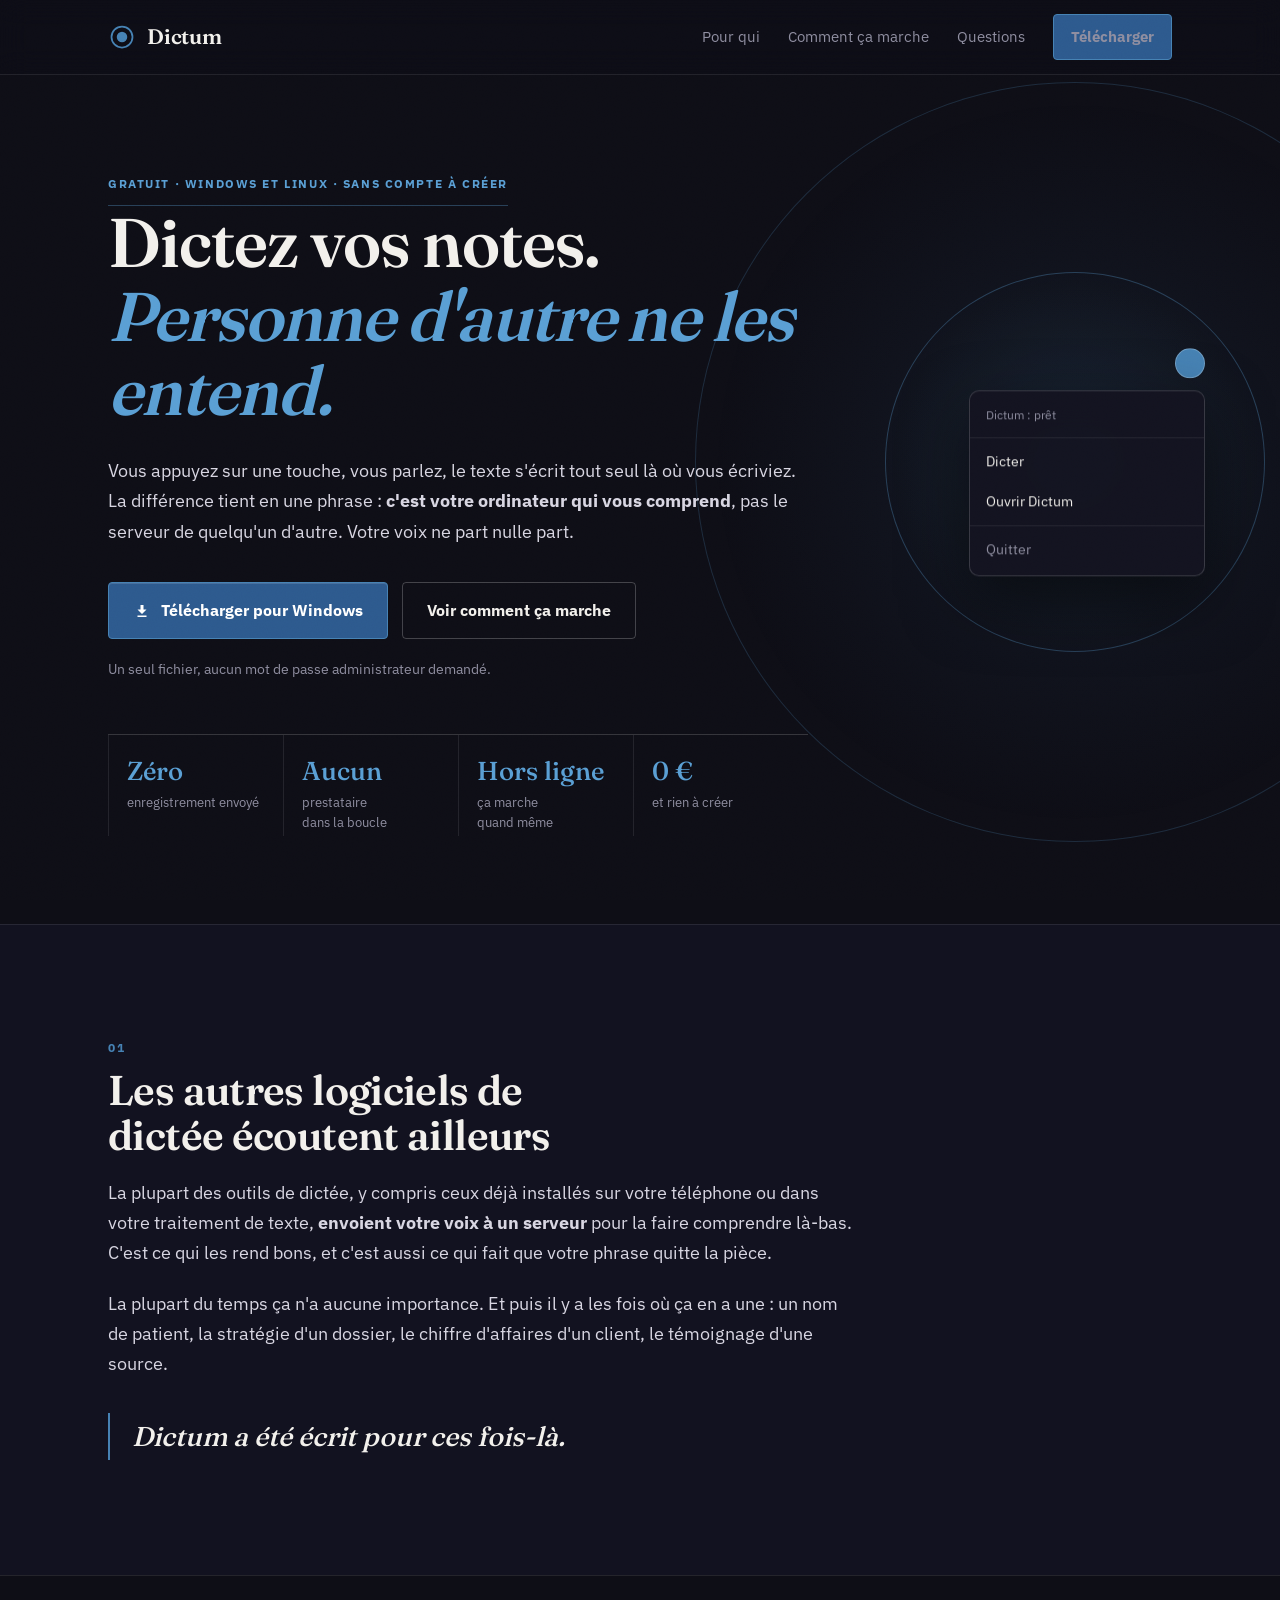
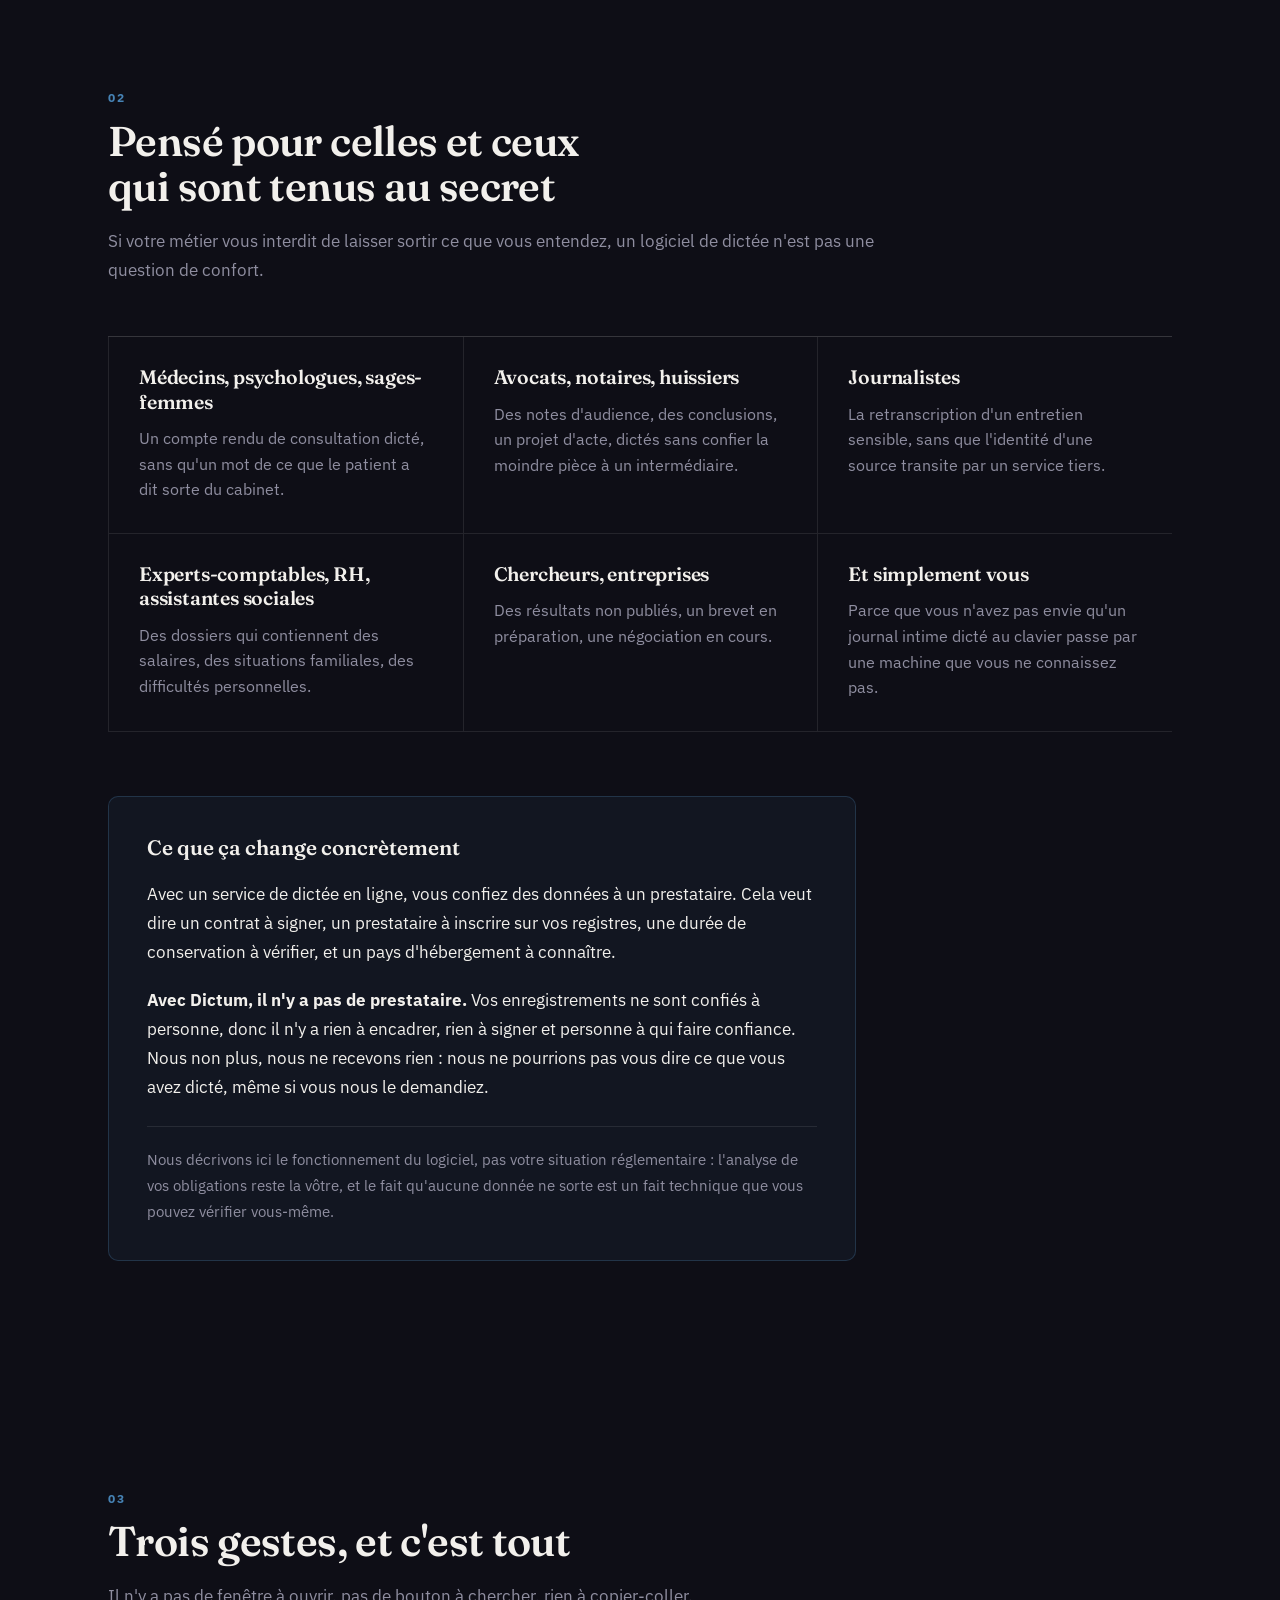
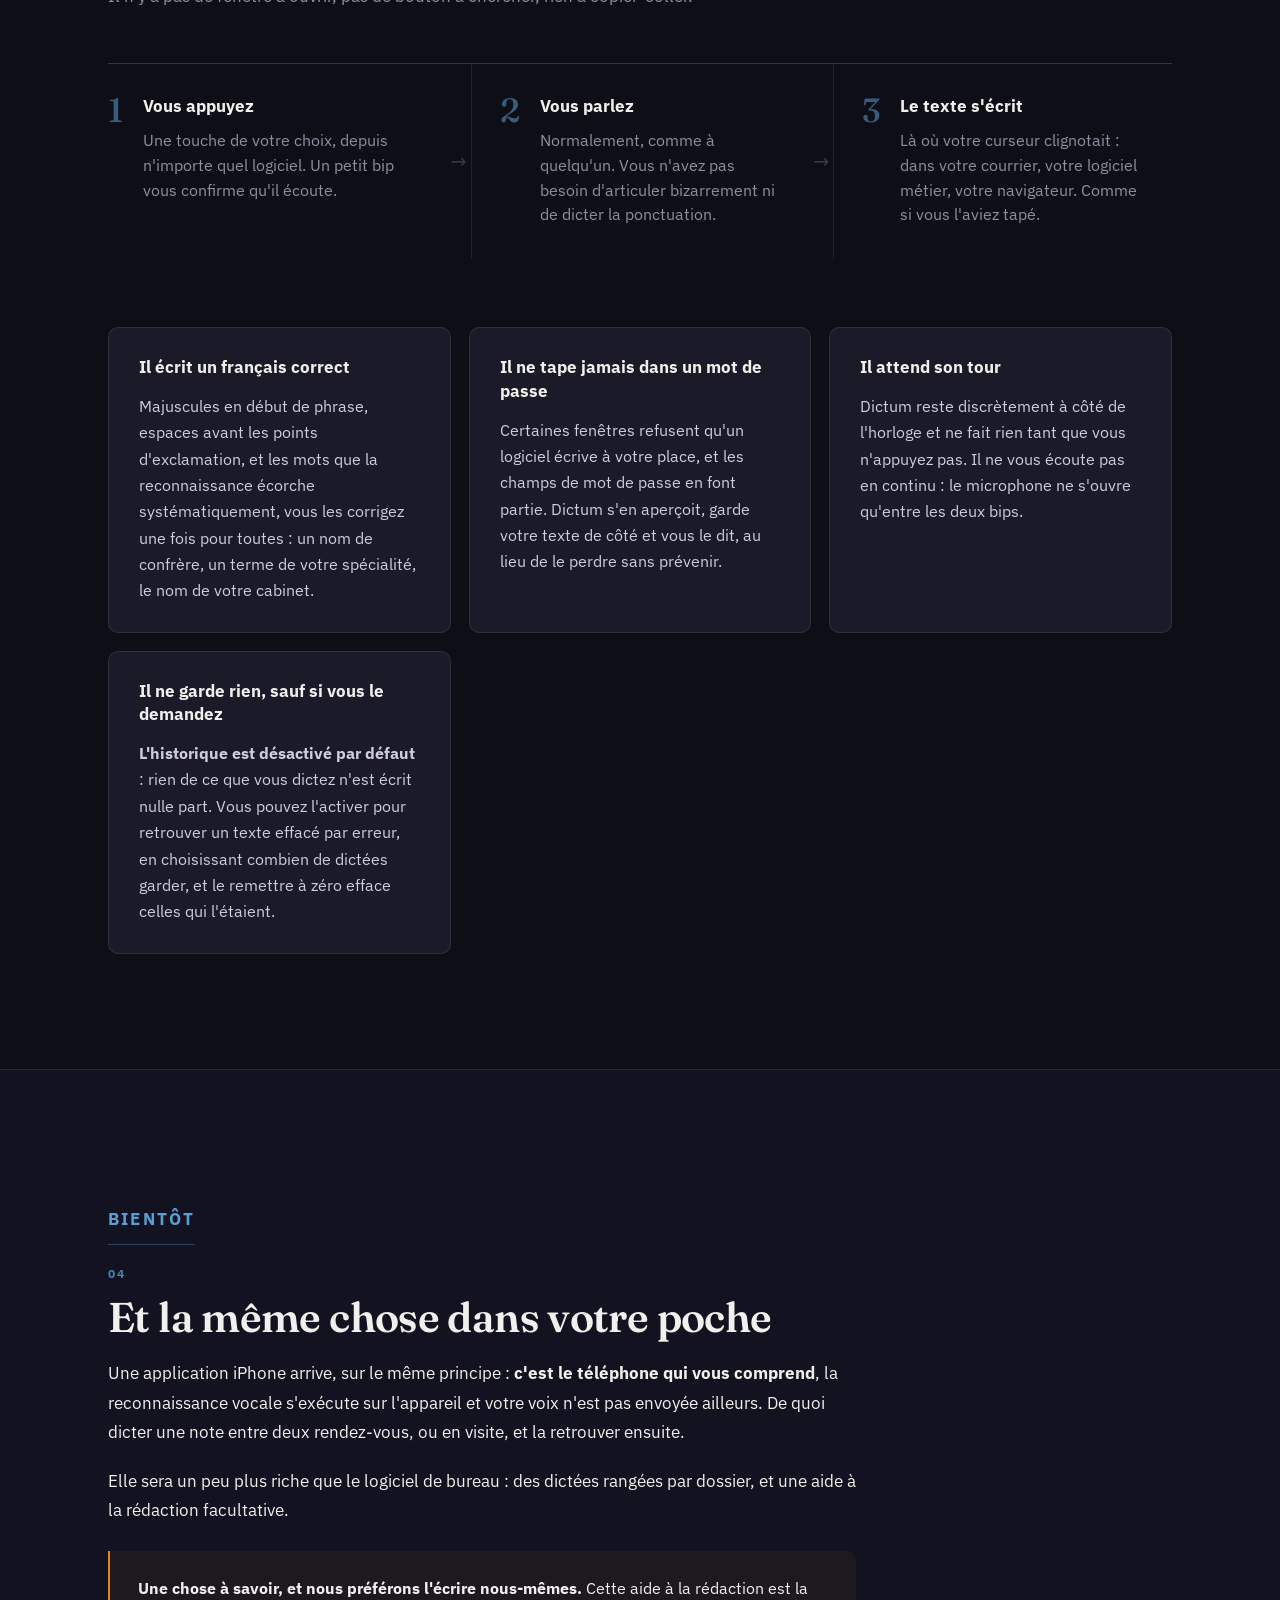
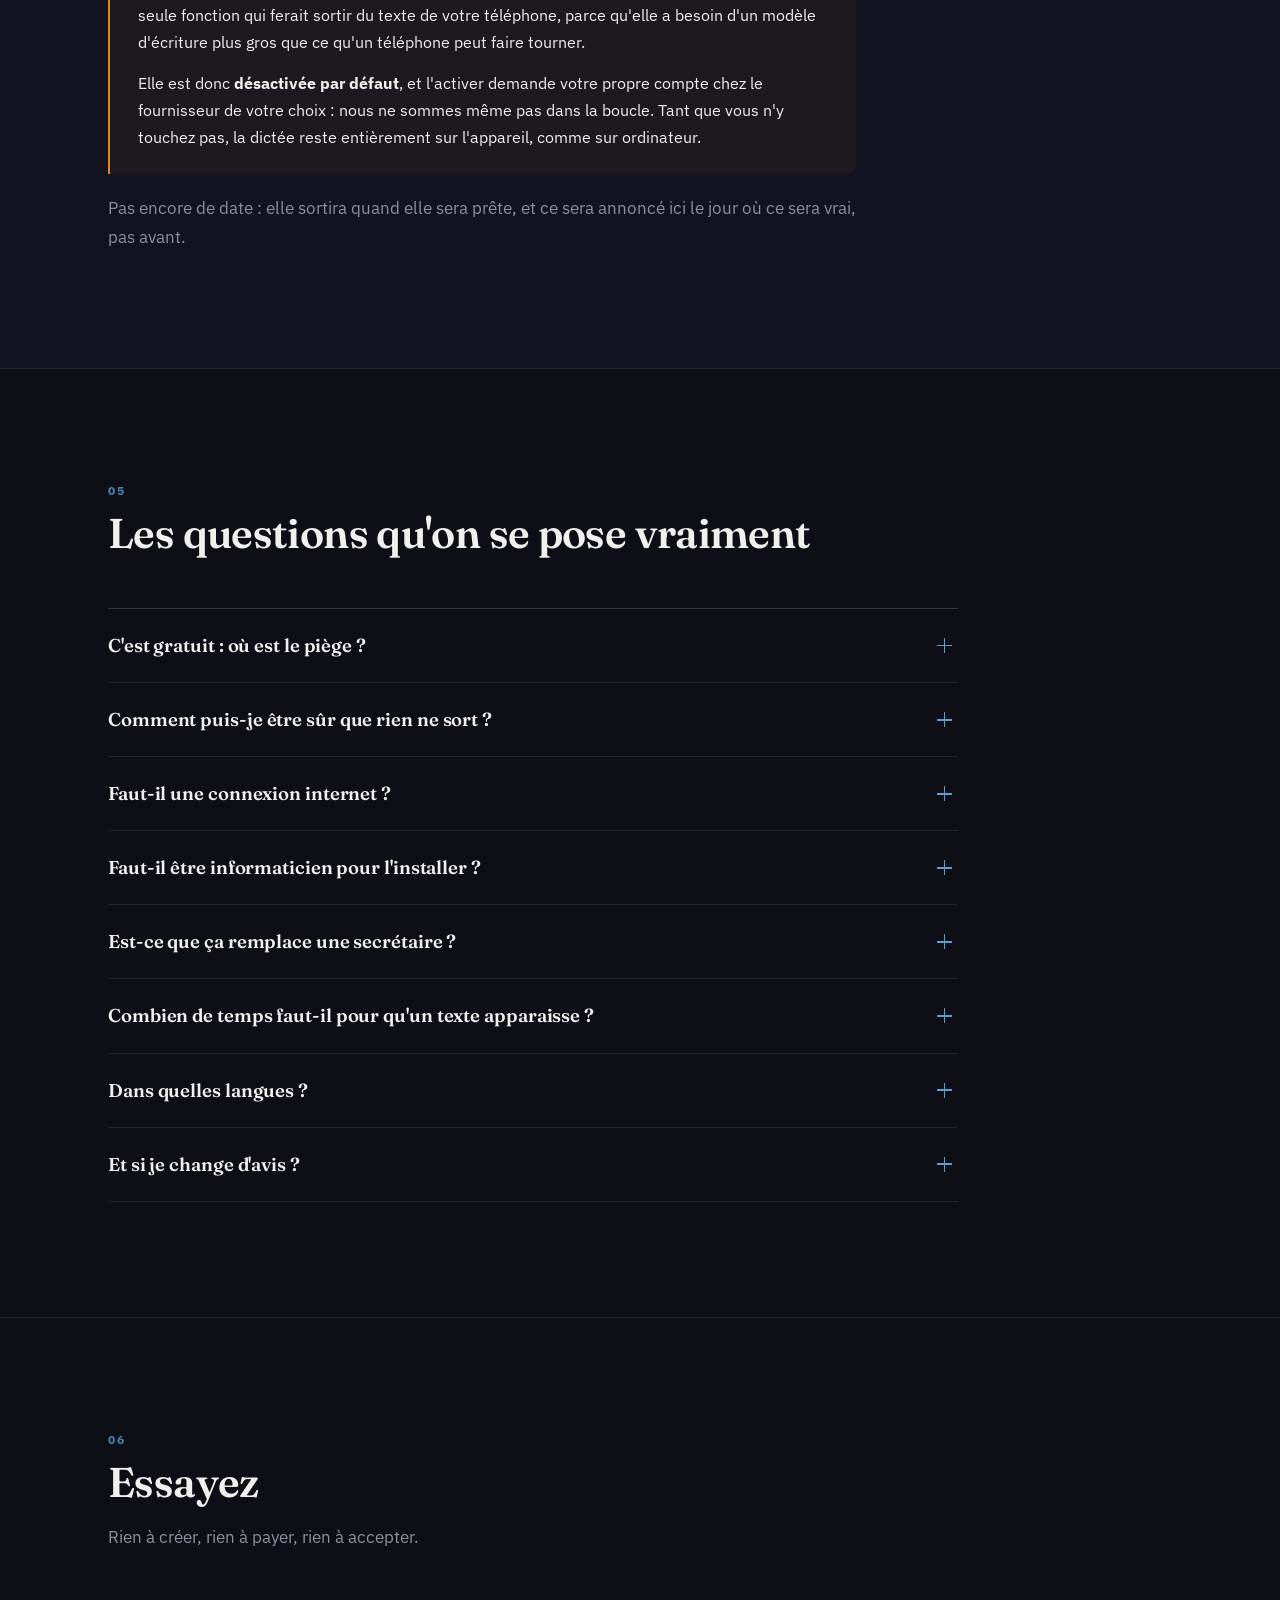
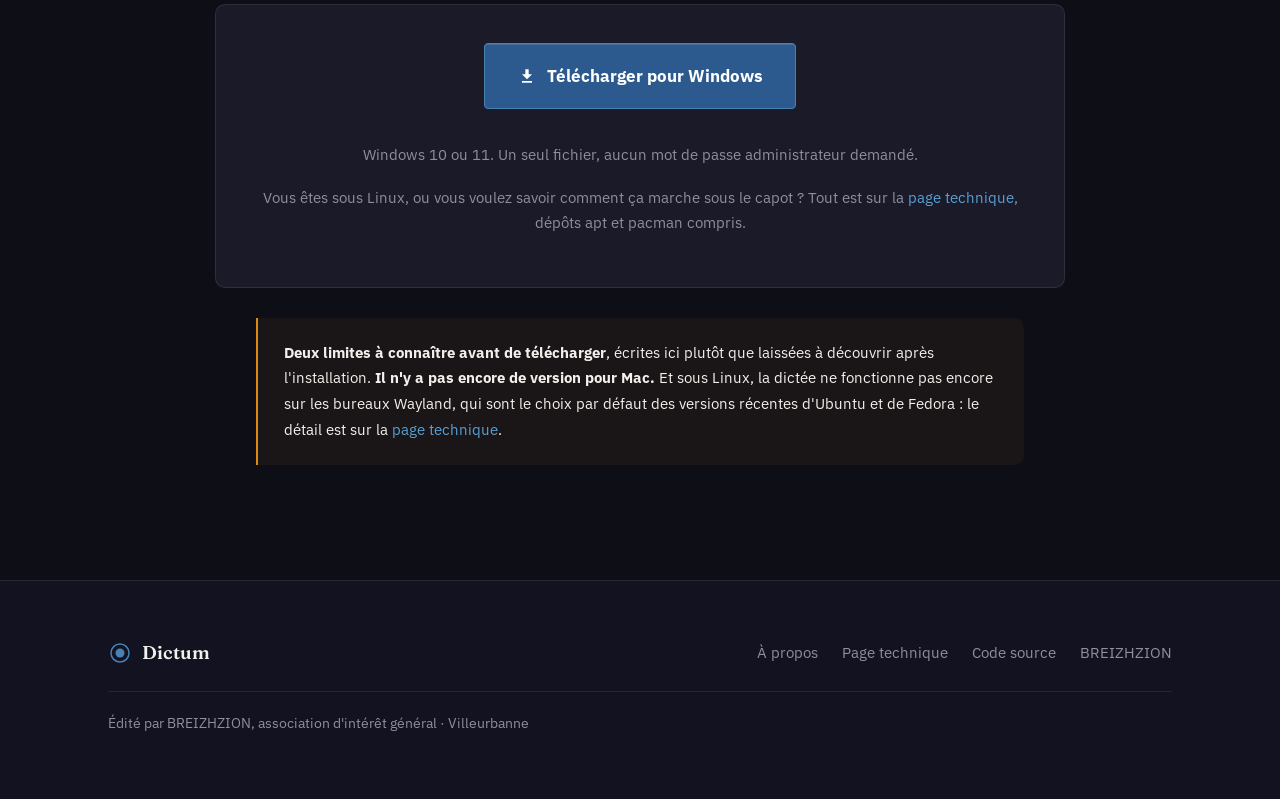
==== commit 8b17ee65: "Site : l'historique est desactive par defaut, et la page disait l'inverse La page laissait entendre " ====
--- a/index.html
+++ b/index.html
@@ -78,7 +78,7 @@
           {
             "@type": "Question",
             "name": "Quelqu'un peut-il relire mes dictées ?",
-            "acceptedAnswer": { "@type": "Answer", "text": "Dictum garde les dernières dictées dans un fichier sur votre disque, pour retrouver un texte perdu. Vous choisissez combien il en garde, et zéro signifie qu'il n'en garde aucune." }
+            "acceptedAnswer": { "@type": "Answer", "text": "Par défaut, personne, parce que Dictum n'en garde aucune : l'historique est désactivé tant que vous ne l'activez pas. Si vous l'activez, les dernières dictées sont écrites dans un fichier sur votre disque et nulle part ailleurs, vous choisissez combien, et remettre le réglage à zéro efface ce qui avait été gardé." }
           },
           {
             "@type": "Question",
@@ -256,8 +256,8 @@
           <p>Dictum reste discrètement à côté de l'horloge et ne fait rien tant que vous n'appuyez pas. Il ne vous écoute pas en continu : le microphone ne s'ouvre qu'entre les deux bips.</p>
         </div>
         <div class="carte-simple">
-          <h3>Vous décidez de ce qu'il garde</h3>
-          <p>Vos dernières dictées sont conservées sur votre disque pour retrouver un texte effacé par erreur. Vous choisissez combien, et vous pouvez choisir aucune.</p>
+          <h3>Il ne garde rien, sauf si vous le demandez</h3>
+          <p><strong>L'historique est désactivé par défaut</strong> : rien de ce que vous dictez n'est écrit nulle part. Vous pouvez l'activer pour retrouver un texte effacé par erreur, en choisissant combien de dictées garder, et le remettre à zéro efface celles qui l'étaient.</p>
         </div>
       </div>
     </div>
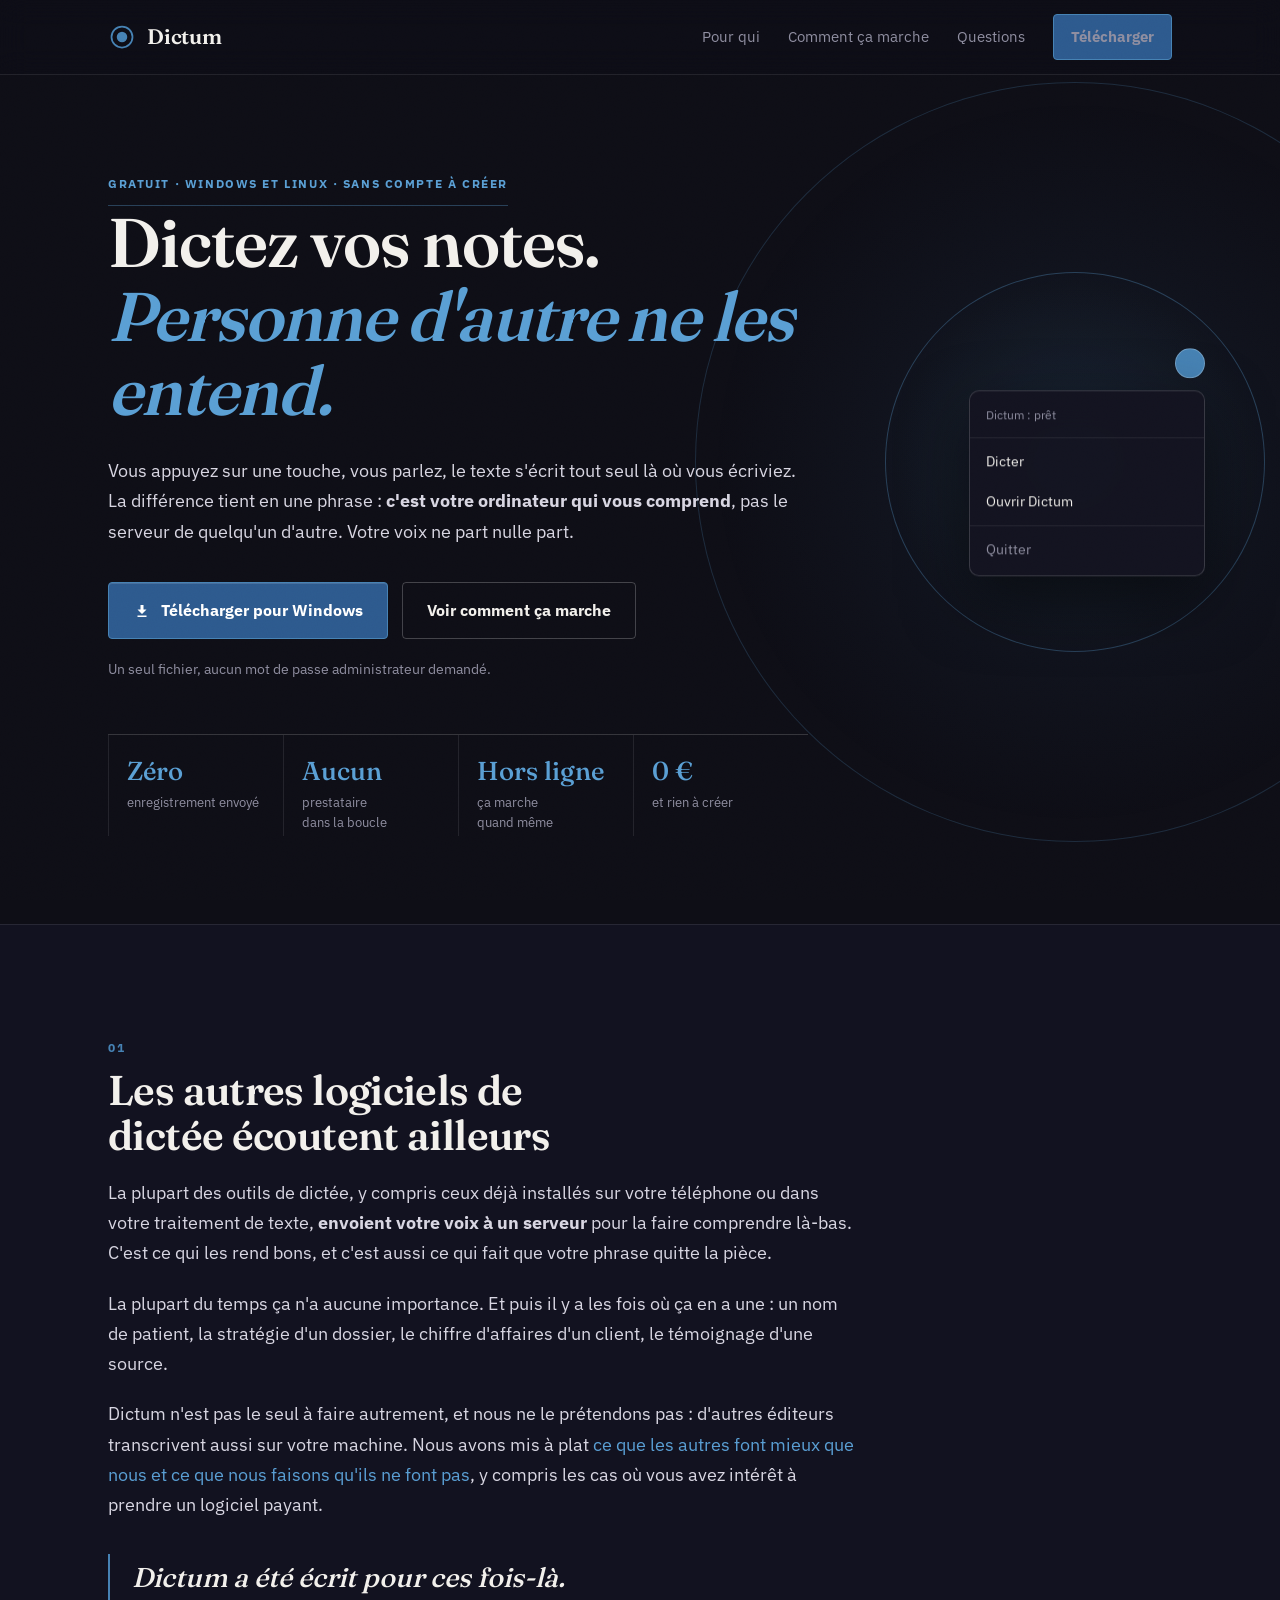
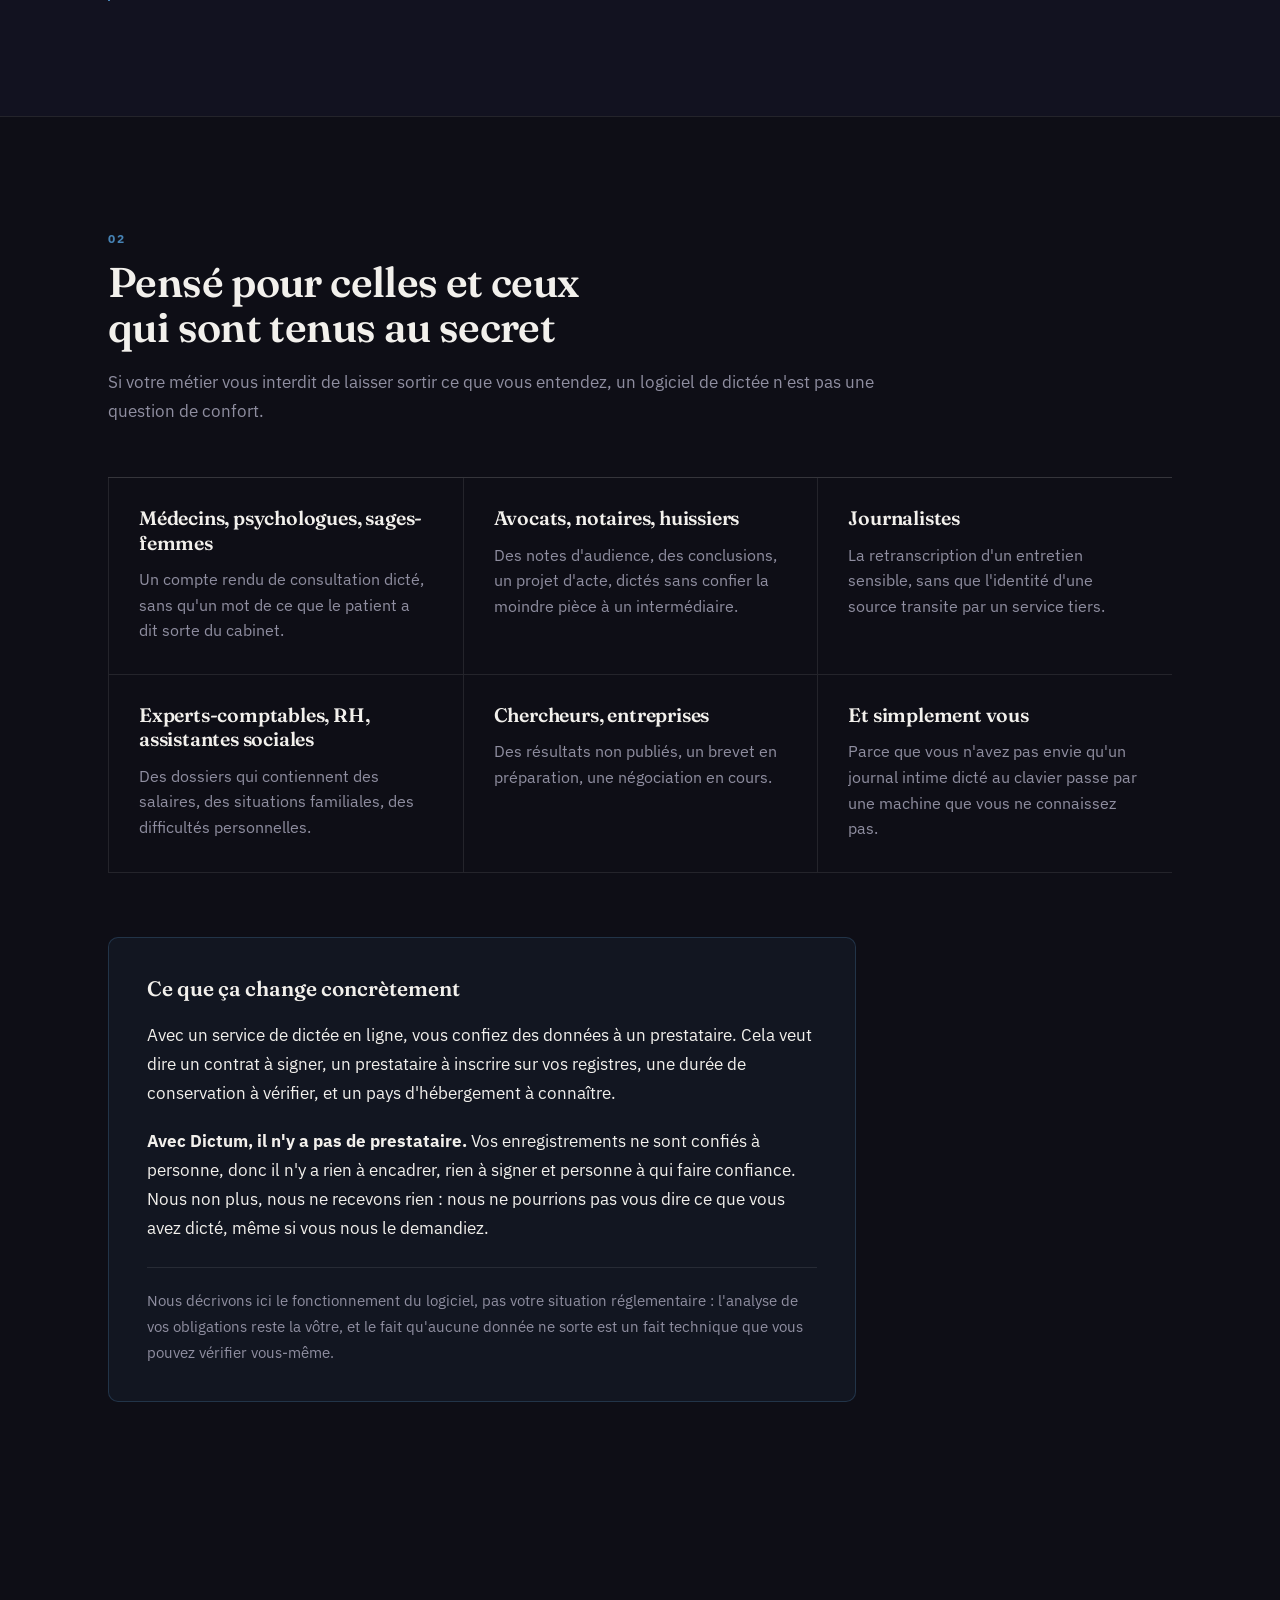
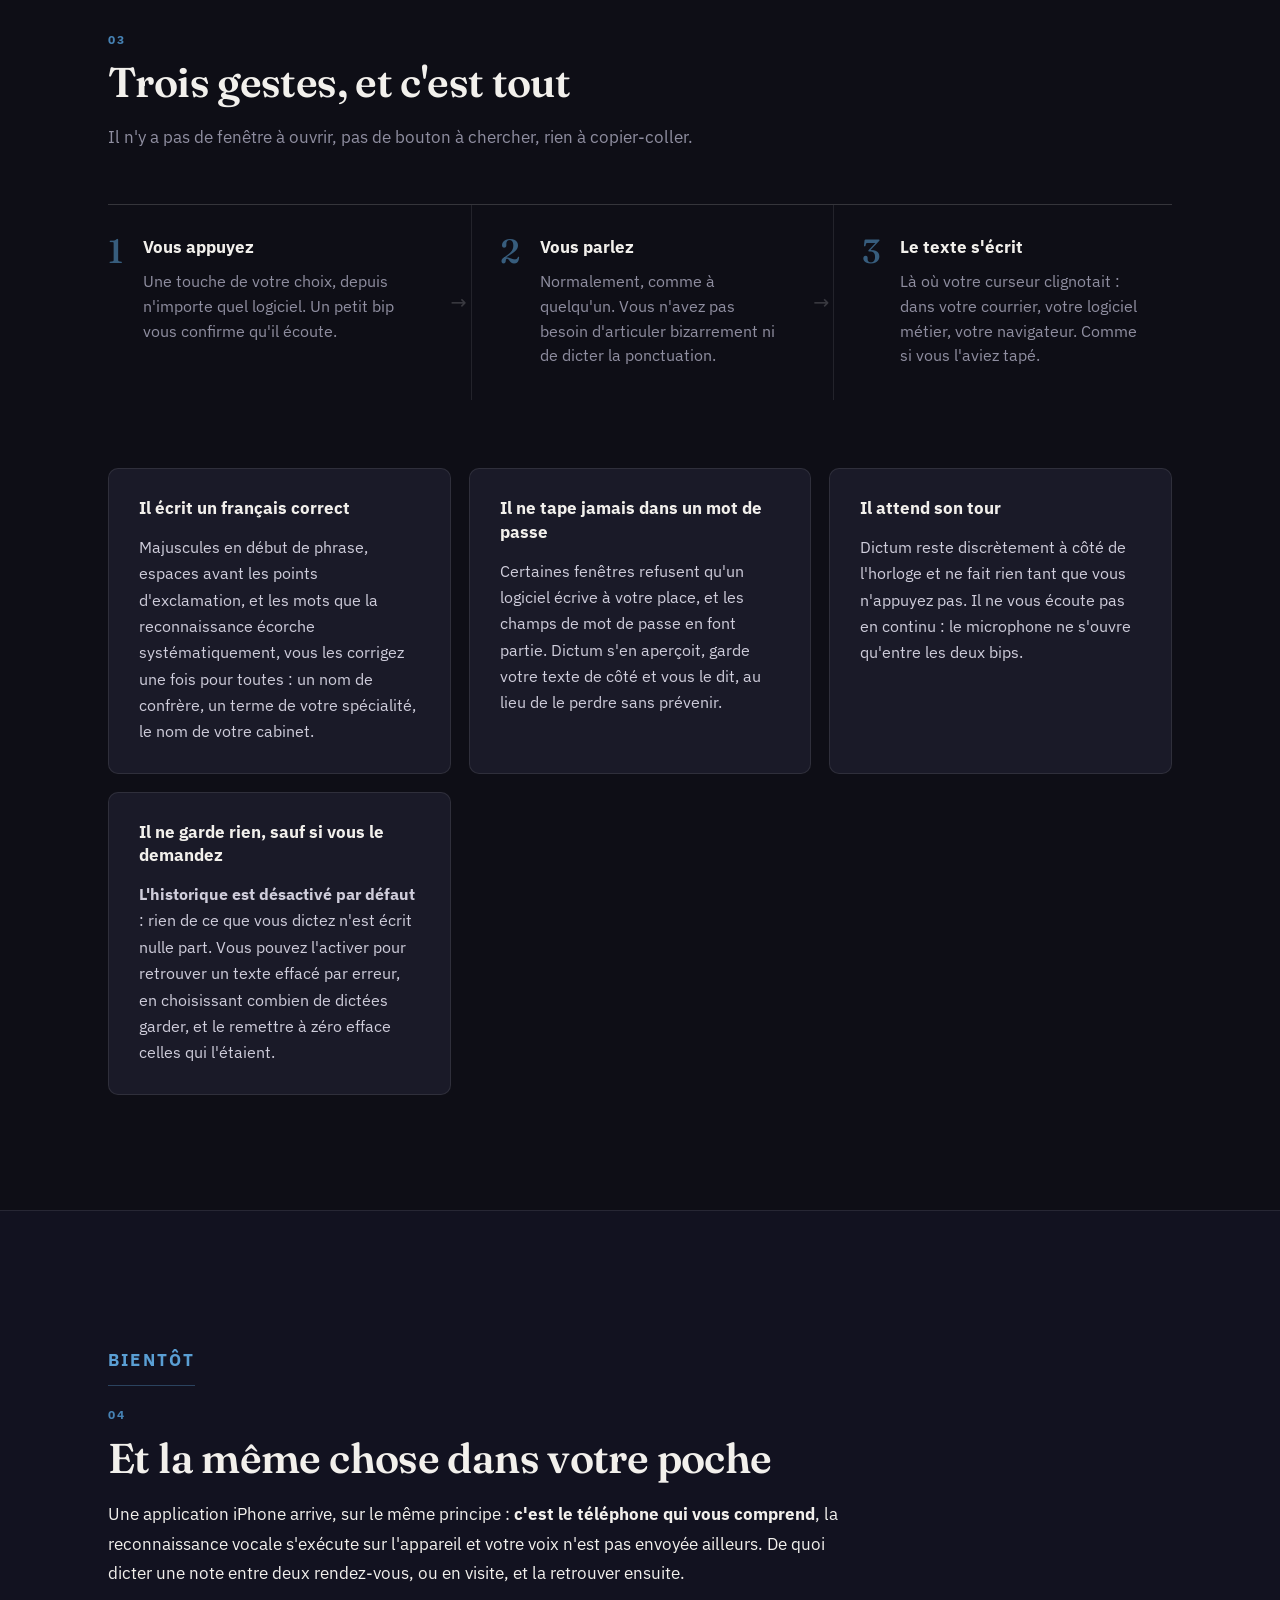
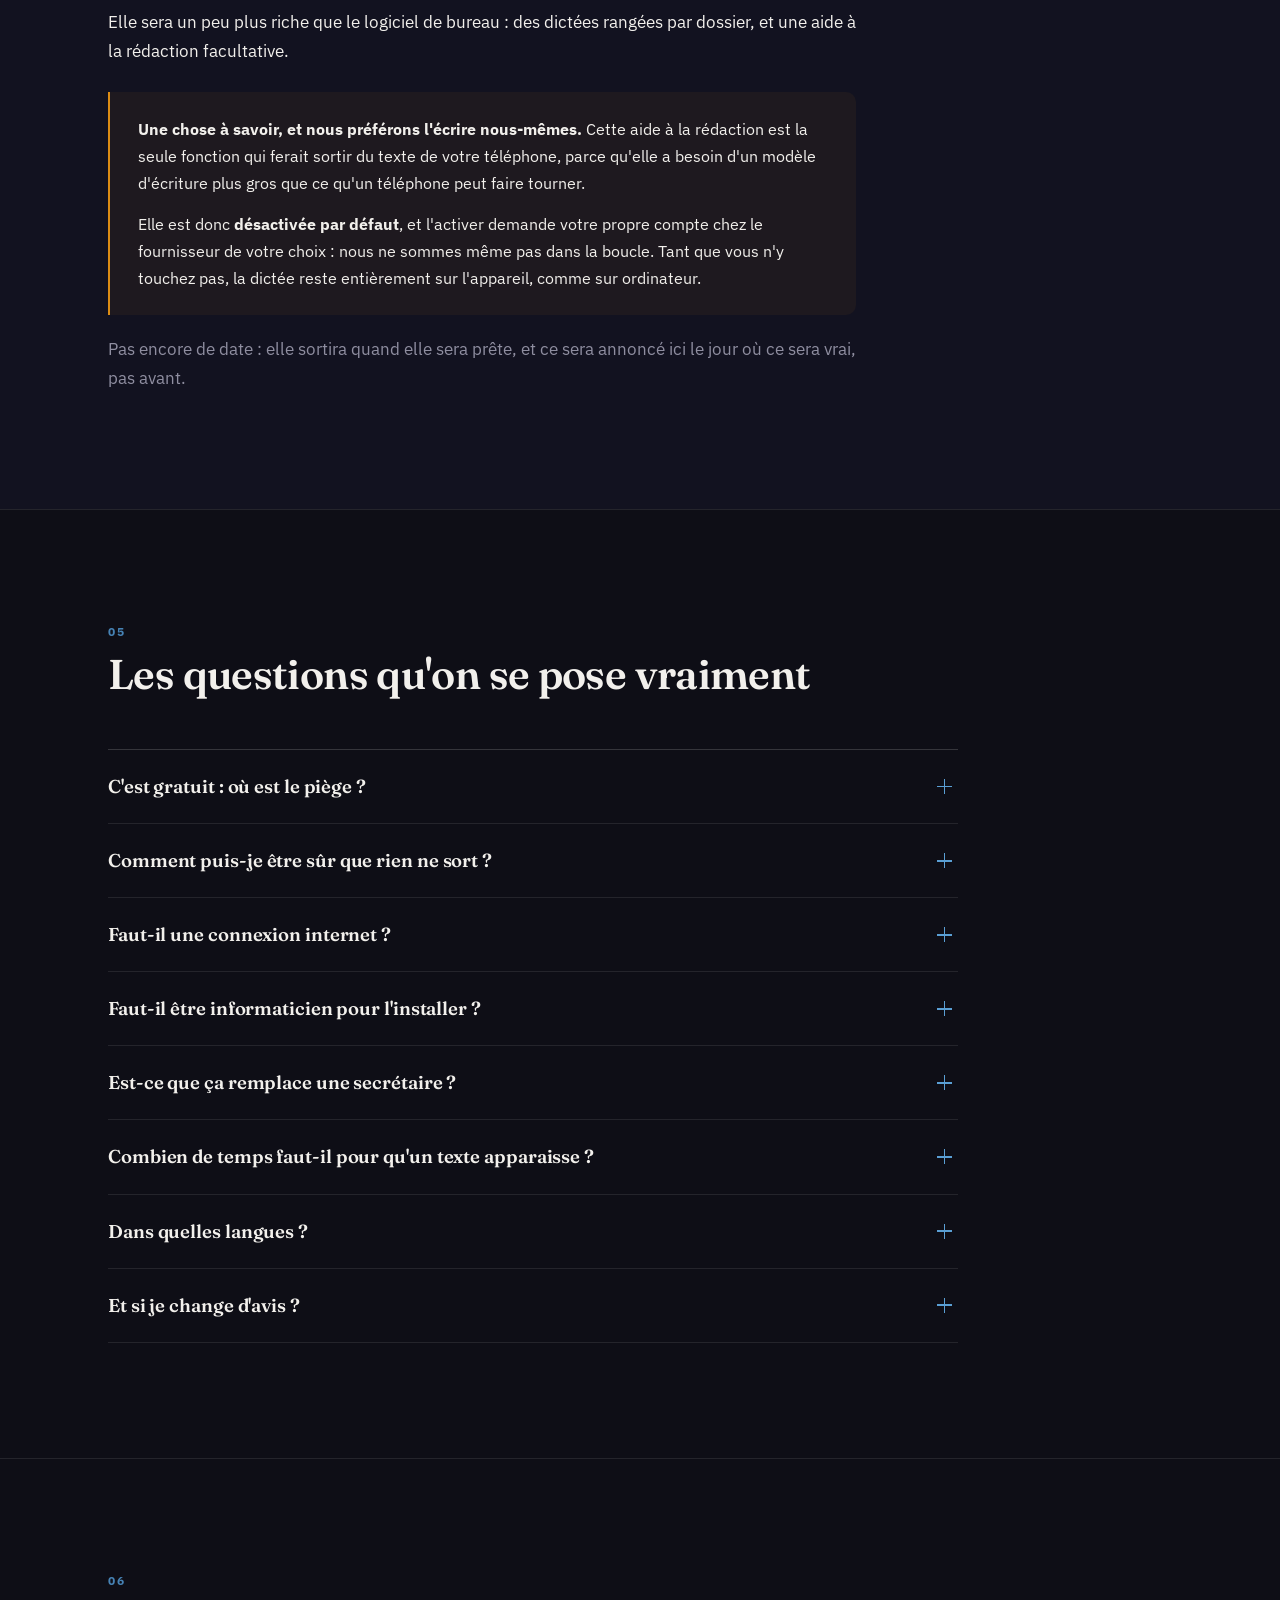
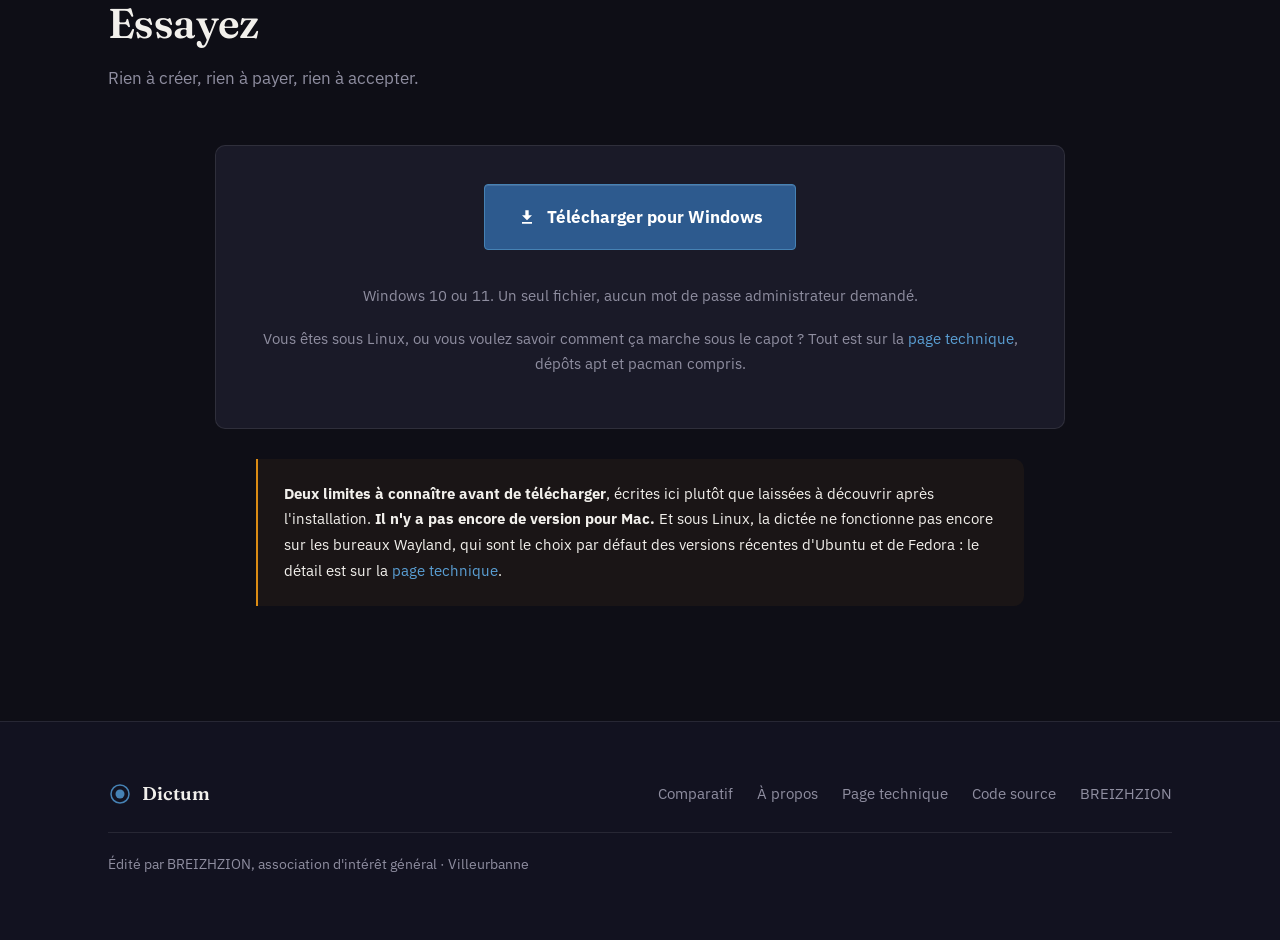
==== commit c8fd359a: "Page de comparaison : ce que la concurrence fait mieux, et le test que le lecteur peut faire lui-mem" ====
--- a/index.html
+++ b/index.html
@@ -161,6 +161,7 @@
         <h2>Les autres logiciels de dictée écoutent ailleurs</h2>
         <p>La plupart des outils de dictée, y compris ceux déjà installés sur votre téléphone ou dans votre traitement de texte, <strong>envoient votre voix à un serveur</strong> pour la faire comprendre là-bas. C'est ce qui les rend bons, et c'est aussi ce qui fait que votre phrase quitte la pièce.</p>
         <p>La plupart du temps ça n'a aucune importance. Et puis il y a les fois où ça en a une : un nom de patient, la stratégie d'un dossier, le chiffre d'affaires d'un client, le témoignage d'une source.</p>
+        <p>Dictum n'est pas le seul à faire autrement, et nous ne le prétendons pas : d'autres éditeurs transcrivent aussi sur votre machine. Nous avons mis à plat <a href="/comparatif">ce que les autres font mieux que nous et ce que nous faisons qu'ils ne font pas</a>, y compris les cas où vous avez intérêt à prendre un logiciel payant.</p>
         <p class="probleme-chute">Dictum a été écrit pour ces fois-là.</p>
       </div>
     </div>
@@ -353,6 +354,7 @@
           <span>Dictum</span>
         </div>
         <div class="footer-links">
+          <a href="/comparatif">Comparatif</a>
           <a href="/a-propos">À propos</a>
           <a href="/details-techniques">Page technique</a>
           <a href="https://github.com/bzhzion/dictum-desktop" rel="noopener">Code source</a>
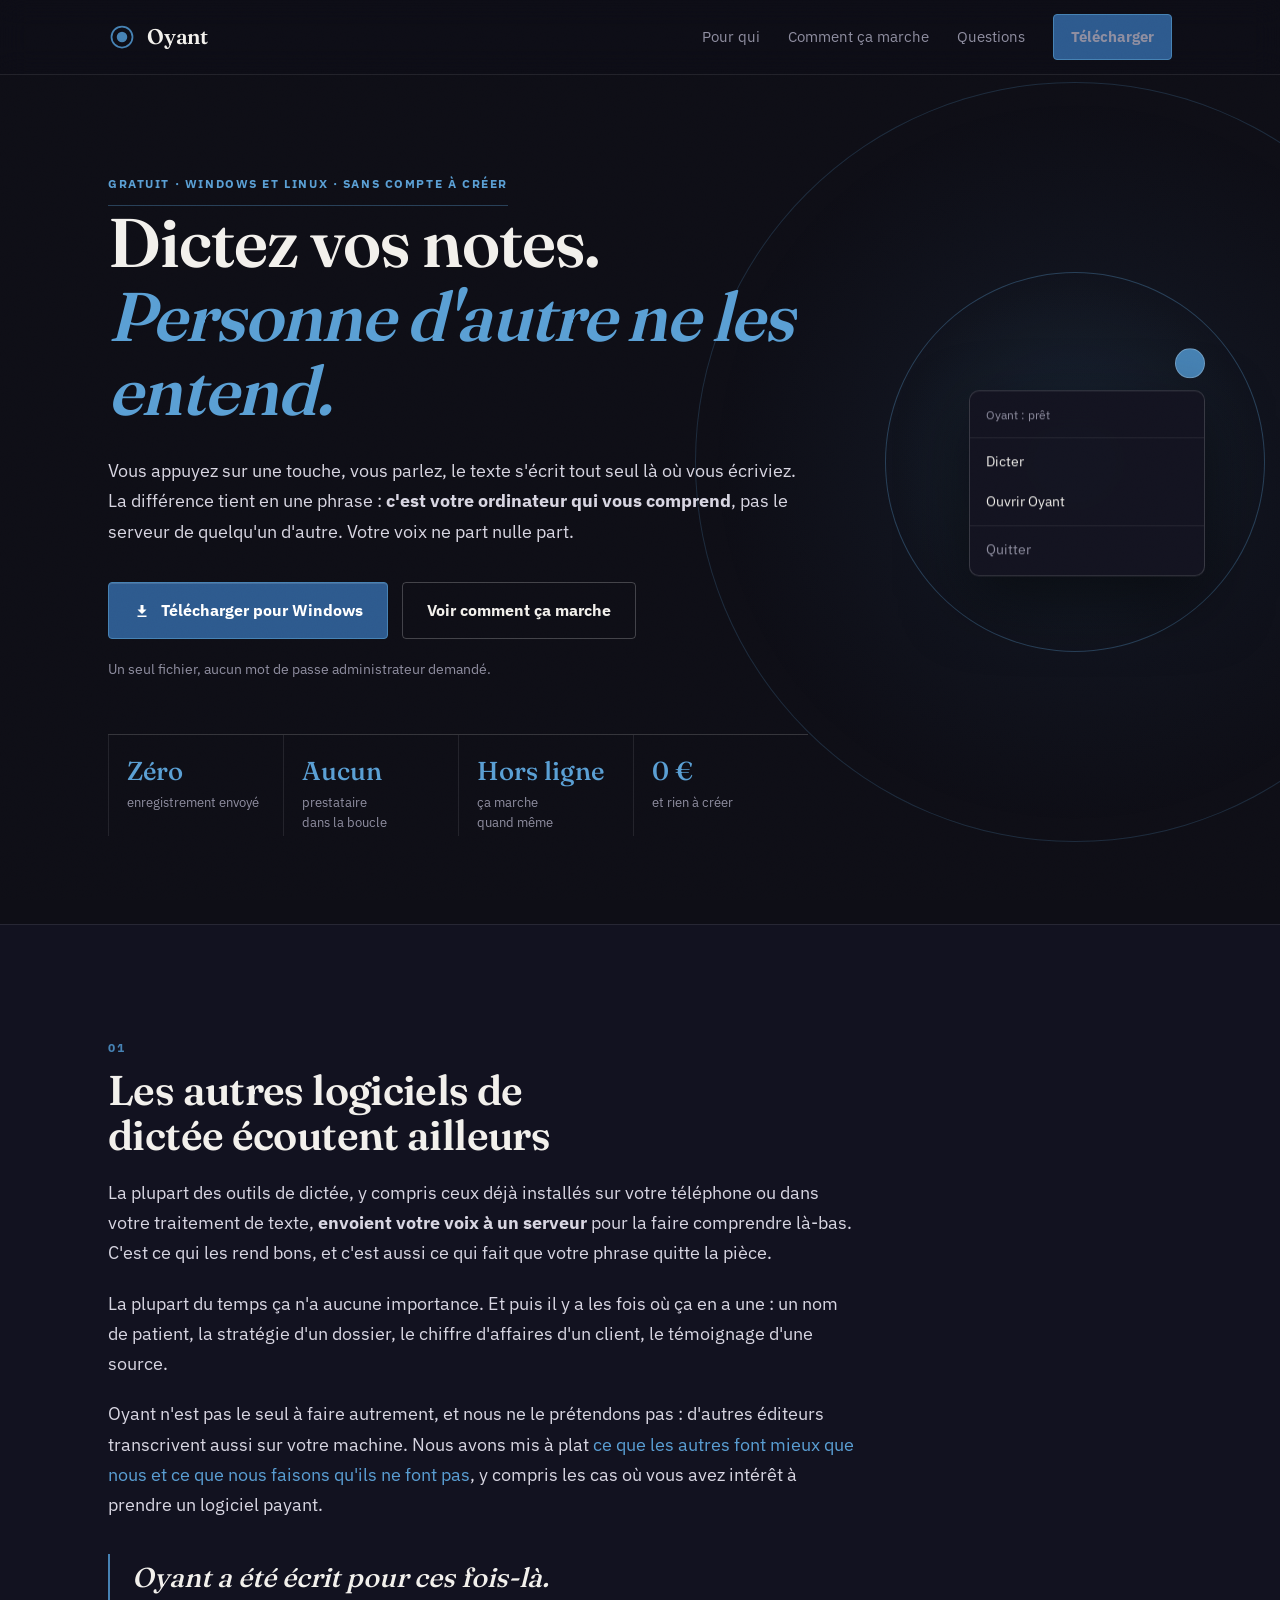
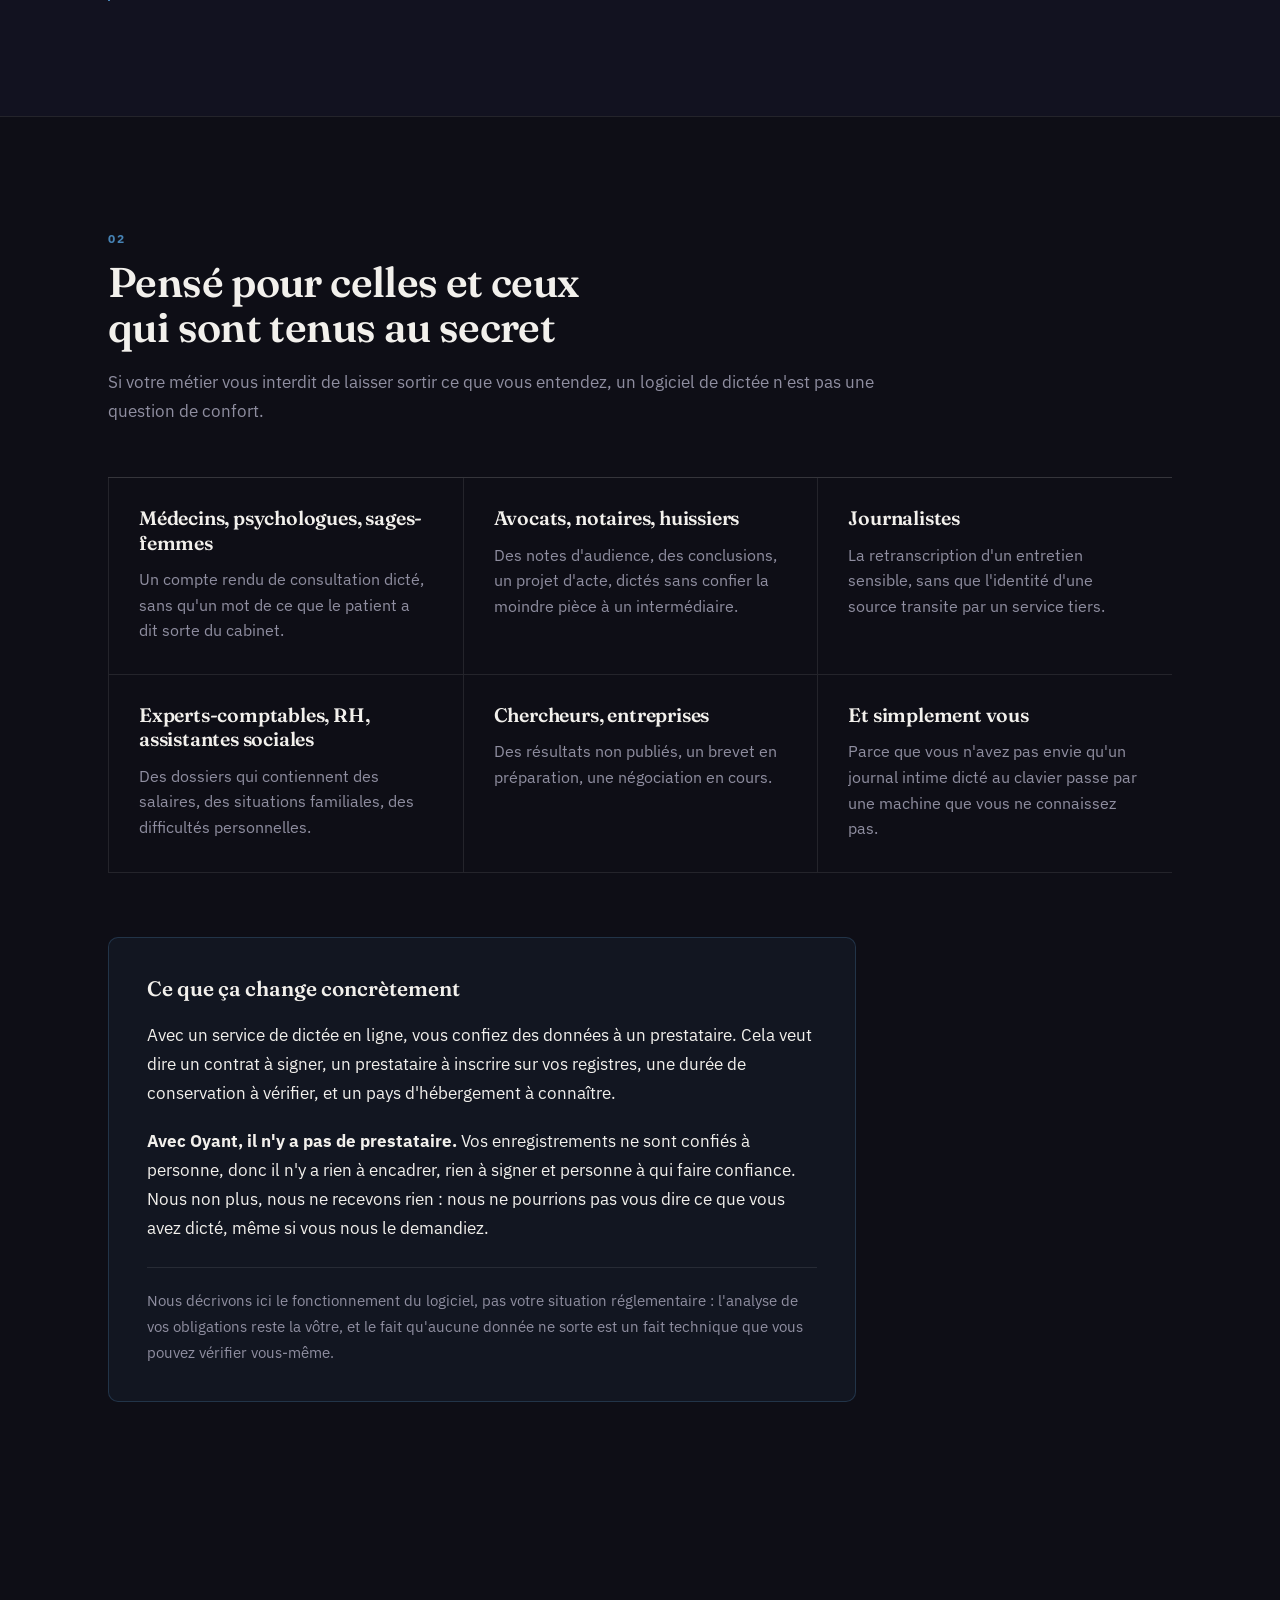
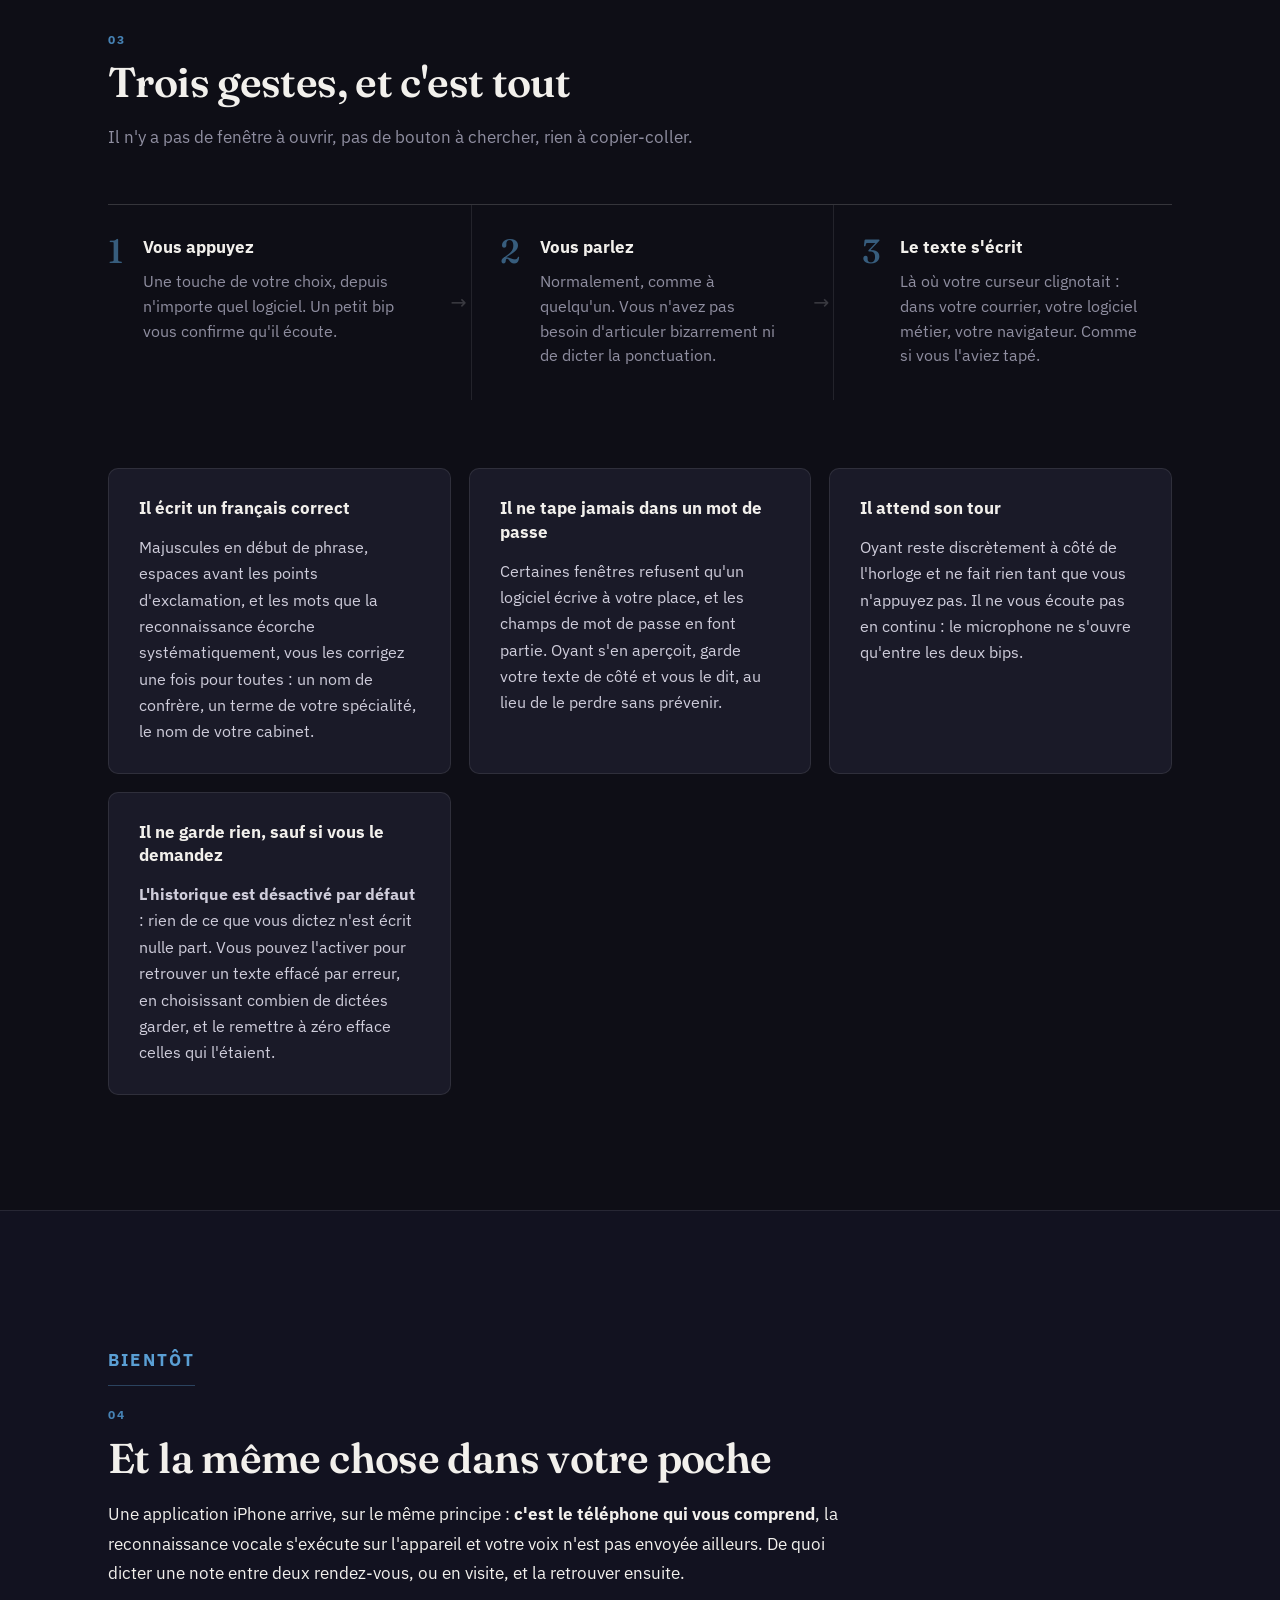
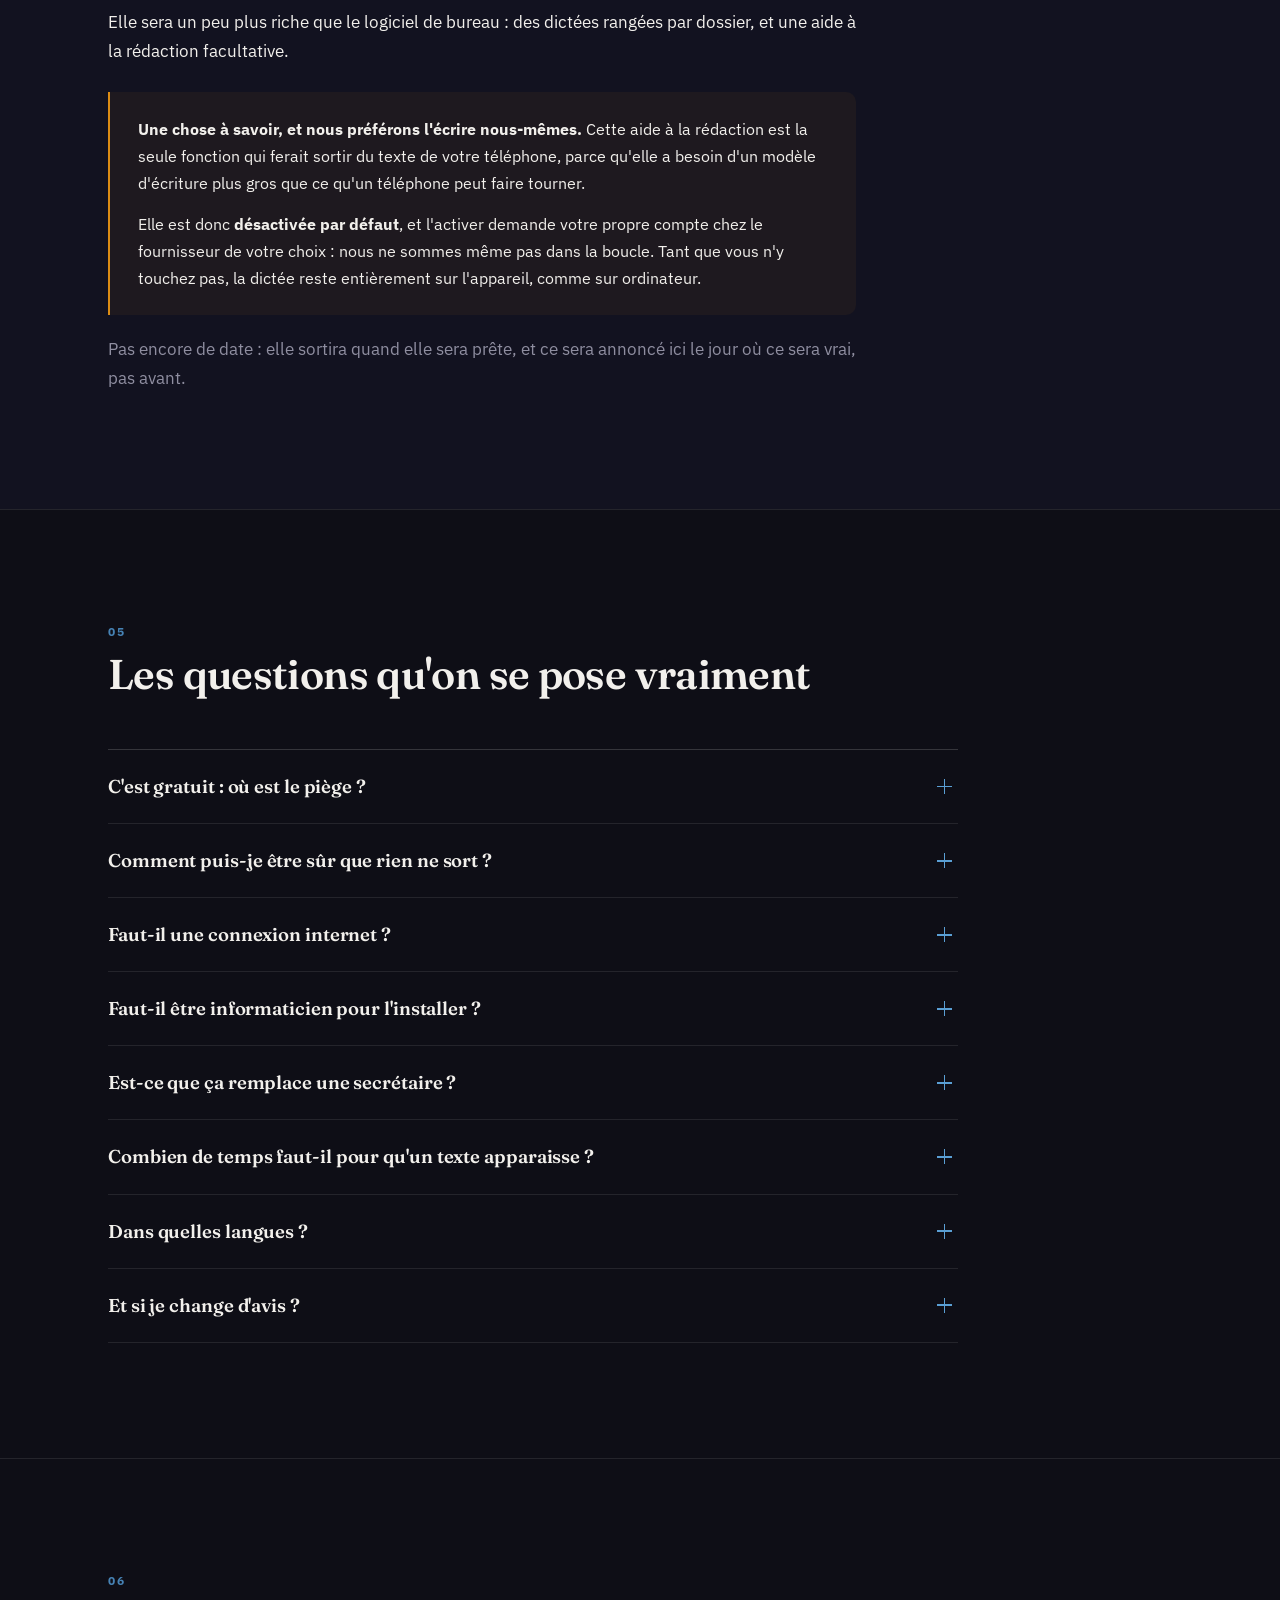
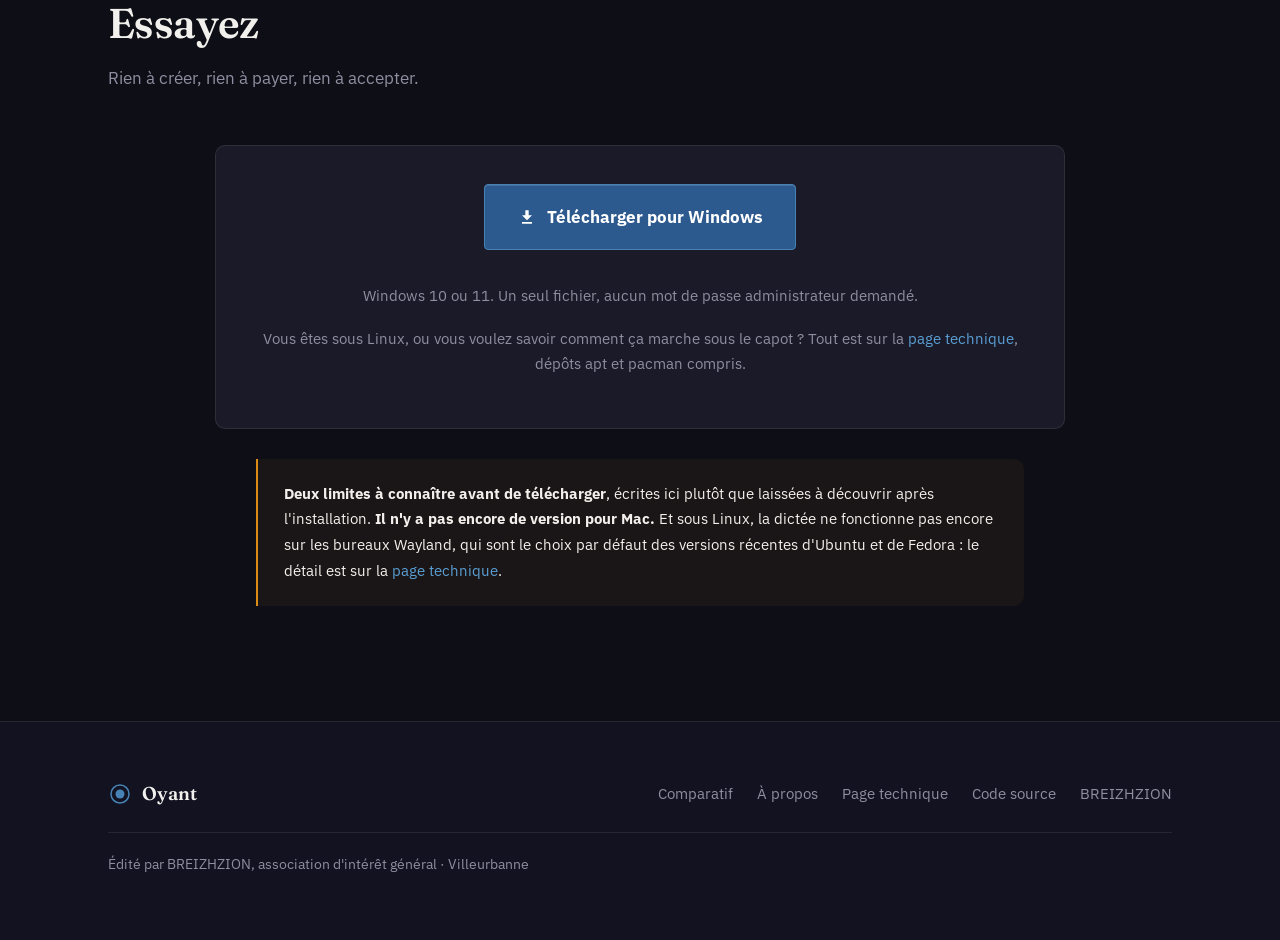
==== commit 8deda256: "Le site s'appelle Oyant : un homonyme identique existait deja sur l'App Store" ====
--- a/index.html
+++ b/index.html
@@ -3,15 +3,15 @@
 <head>
   <meta charset="UTF-8">
   <meta name="viewport" content="width=device-width, initial-scale=1.0">
-  <title>Dictum : dictez vos notes, personne d'autre ne les entend</title>
+  <title>Oyant : dictez vos notes, personne d'autre ne les entend</title>
   <meta name="description" content="Logiciel de dictée vocale gratuit pour Windows et Linux. Votre voix est transcrite par votre propre ordinateur : aucun enregistrement n'est envoyé à qui que ce soit. Pensé pour celles et ceux qui sont tenus au secret.">
   <link rel="icon" href="favicon.svg" type="image/svg+xml">
-  <link rel="canonical" href="https://dictum.breizhzion.com/">
+  <link rel="canonical" href="https://oyant.breizhzion.com/">
   <meta property="og:type" content="website">
-  <meta property="og:title" content="Dictum : dictez vos notes, personne d'autre ne les entend">
+  <meta property="og:title" content="Oyant : dictez vos notes, personne d'autre ne les entend">
   <meta property="og:description" content="Votre voix est transcrite par votre propre ordinateur. Aucun enregistrement n'est envoyé à qui que ce soit. Gratuit, sans compte.">
-  <meta property="og:url" content="https://dictum.breizhzion.com/">
-  <link rel="stylesheet" href="style.css?v=73fa5114">
+  <meta property="og:url" content="https://oyant.breizhzion.com/">
+  <link rel="stylesheet" href="style.css?v=db789eea">
   <script type="application/ld+json">
   {
     "@context": "https://schema.org",
@@ -26,29 +26,29 @@
       },
       {
         "@type": "WebSite",
-        "@id": "https://dictum.breizhzion.com/#site",
-        "name": "Dictum",
-        "url": "https://dictum.breizhzion.com/",
+        "@id": "https://oyant.breizhzion.com/#site",
+        "name": "Oyant",
+        "url": "https://oyant.breizhzion.com/",
         "inLanguage": "fr-FR",
         "publisher": { "@id": "https://breizhzion.com/#organization" },
-        "about": { "@id": "https://dictum.breizhzion.com/#app" }
+        "about": { "@id": "https://oyant.breizhzion.com/#app" }
       },
       {
         "@type": "SoftwareApplication",
-        "@id": "https://dictum.breizhzion.com/#app",
-        "name": "Dictum",
-        "alternateName": "Dictum, dictée vocale locale",
+        "@id": "https://oyant.breizhzion.com/#app",
+        "name": "Oyant",
+        "alternateName": "Oyant, dictée vocale locale",
         "description": "Logiciel de dictée vocale dont la reconnaissance vocale s'exécute sur l'ordinateur de l'utilisateur : aucun enregistrement n'est transmis à un tiers.",
         "applicationCategory": "UtilitiesApplication",
         "applicationSubCategory": "Dictée vocale et reconnaissance de la parole",
         "operatingSystem": "Windows 10, Windows 11, Linux",
         "inLanguage": ["fr-FR", "en"],
         "downloadUrl": "https://dl.breizhzion.com/dictum-desktop/Dictum-Setup-x64.exe",
-        "installUrl": "https://dictum.breizhzion.com/#telecharger",
+        "installUrl": "https://oyant.breizhzion.com/#telecharger",
         "isAccessibleForFree": true,
         "offers": { "@type": "Offer", "price": "0", "priceCurrency": "EUR" },
         "publisher": { "@id": "https://breizhzion.com/#organization" },
-        "sameAs": ["https://github.com/bzhzion/dictum-desktop"],
+        "sameAs": ["https://github.com/bzhzion/oyant-desktop"],
         "featureList": [
           "Reconnaissance vocale exécutée localement, sans transmission des enregistrements",
           "Fonctionne sans connexion internet",
@@ -63,22 +63,22 @@
       },
       {
         "@type": "FAQPage",
-        "@id": "https://dictum.breizhzion.com/#faq",
+        "@id": "https://oyant.breizhzion.com/#faq",
         "mainEntity": [
           {
             "@type": "Question",
             "name": "C'est gratuit : où est le piège ?",
-            "acceptedAnswer": { "@type": "Answer", "text": "Dictum est édité par une association d'intérêt général. Le logiciel ne collecte rien, ne revend rien et n'a pas de version payante : il n'y a pas de modèle économique adossé à vos données, parce qu'elles ne nous parviennent jamais." }
+            "acceptedAnswer": { "@type": "Answer", "text": "Oyant est édité par une association d'intérêt général. Le logiciel ne collecte rien, ne revend rien et n'a pas de version payante : il n'y a pas de modèle économique adossé à vos données, parce qu'elles ne nous parviennent jamais." }
           },
           {
             "@type": "Question",
             "name": "Faut-il une connexion internet ?",
-            "acceptedAnswer": { "@type": "Answer", "text": "Non. Une connexion est nécessaire une seule fois, pour télécharger le logiciel et sa reconnaissance vocale. Ensuite Dictum fonctionne hors ligne, et vous pouvez le vérifier en débranchant le réseau." }
+            "acceptedAnswer": { "@type": "Answer", "text": "Non. Une connexion est nécessaire une seule fois, pour télécharger le logiciel et sa reconnaissance vocale. Ensuite Oyant fonctionne hors ligne, et vous pouvez le vérifier en débranchant le réseau." }
           },
           {
             "@type": "Question",
             "name": "Quelqu'un peut-il relire mes dictées ?",
-            "acceptedAnswer": { "@type": "Answer", "text": "Par défaut, personne, parce que Dictum n'en garde aucune : l'historique est désactivé tant que vous ne l'activez pas. Si vous l'activez, les dernières dictées sont écrites dans un fichier sur votre disque et nulle part ailleurs, vous choisissez combien, et remettre le réglage à zéro efface ce qui avait été gardé." }
+            "acceptedAnswer": { "@type": "Answer", "text": "Par défaut, personne, parce qu’Oyant n'en garde aucune : l'historique est désactivé tant que vous ne l'activez pas. Si vous l'activez, les dernières dictées sont écrites dans un fichier sur votre disque et nulle part ailleurs, vous choisissez combien, et remettre le réglage à zéro efface ce qui avait été gardé." }
           },
           {
             "@type": "Question",
@@ -92,12 +92,12 @@
   </script>
   <link rel="preload" href="polices/Fraunces-Variable.woff2" as="font" type="font/woff2" crossorigin>
   <link rel="preload" href="polices/IBMPlexSans-Variable.woff2" as="font" type="font/woff2" crossorigin>
-  <meta property="og:image" content="https://dictum.breizhzion.com/partage.png">
+  <meta property="og:image" content="https://oyant.breizhzion.com/partage.png">
   <meta property="og:image:width" content="1200">
   <meta property="og:image:height" content="630">
-  <meta property="og:image:alt" content="Dictum : dictez vos notes, personne d'autre ne les entend.">
+  <meta property="og:image:alt" content="Oyant : dictez vos notes, personne d'autre ne les entend.">
   <meta property="og:locale" content="fr_FR">
-  <meta property="og:site_name" content="Dictum">
+  <meta property="og:site_name" content="Oyant">
   <meta name="twitter:card" content="summary_large_image">
 </head>
 <body>
@@ -106,7 +106,7 @@
     <div class="nav-inner">
       <a href="/" class="logo">
         <svg width="28" height="28" viewBox="0 0 32 32" aria-hidden="true"><circle cx="16" cy="16" r="12" fill="none" stroke="#4682b4" stroke-width="2"/><circle cx="16" cy="16" r="6" fill="#4682b4"/></svg>
-        Dictum
+        Oyant
       </a>
       <div class="nav-links">
         <a href="#pour-qui">Pour qui</a>
@@ -144,10 +144,10 @@
     <div class="tray-preview" aria-hidden="true">
       <div class="tray-icon idle"></div>
       <div class="tray-menu">
-        <div class="tray-item tray-etat">Dictum : prêt</div>
+        <div class="tray-item tray-etat">Oyant : prêt</div>
         <div class="tray-sep"></div>
         <div class="tray-item">Dicter</div>
-        <div class="tray-item">Ouvrir Dictum</div>
+        <div class="tray-item">Ouvrir Oyant</div>
         <div class="tray-sep"></div>
         <div class="tray-item muted">Quitter</div>
       </div>
@@ -161,8 +161,8 @@
         <h2>Les autres logiciels de dictée écoutent ailleurs</h2>
         <p>La plupart des outils de dictée, y compris ceux déjà installés sur votre téléphone ou dans votre traitement de texte, <strong>envoient votre voix à un serveur</strong> pour la faire comprendre là-bas. C'est ce qui les rend bons, et c'est aussi ce qui fait que votre phrase quitte la pièce.</p>
         <p>La plupart du temps ça n'a aucune importance. Et puis il y a les fois où ça en a une : un nom de patient, la stratégie d'un dossier, le chiffre d'affaires d'un client, le témoignage d'une source.</p>
-        <p>Dictum n'est pas le seul à faire autrement, et nous ne le prétendons pas : d'autres éditeurs transcrivent aussi sur votre machine. Nous avons mis à plat <a href="/comparatif">ce que les autres font mieux que nous et ce que nous faisons qu'ils ne font pas</a>, y compris les cas où vous avez intérêt à prendre un logiciel payant.</p>
-        <p class="probleme-chute">Dictum a été écrit pour ces fois-là.</p>
+        <p>Oyant n'est pas le seul à faire autrement, et nous ne le prétendons pas : d'autres éditeurs transcrivent aussi sur votre machine. Nous avons mis à plat <a href="/comparatif">ce que les autres font mieux que nous et ce que nous faisons qu'ils ne font pas</a>, y compris les cas où vous avez intérêt à prendre un logiciel payant.</p>
+        <p class="probleme-chute">Oyant a été écrit pour ces fois-là.</p>
       </div>
     </div>
   </section>
@@ -204,7 +204,7 @@
       <div class="encart">
         <h3>Ce que ça change concrètement</h3>
         <p>Avec un service de dictée en ligne, vous confiez des données à un prestataire. Cela veut dire un contrat à signer, un prestataire à inscrire sur vos registres, une durée de conservation à vérifier, et un pays d'hébergement à connaître.</p>
-        <p><strong>Avec Dictum, il n'y a pas de prestataire.</strong> Vos enregistrements ne sont confiés à personne, donc il n'y a rien à encadrer, rien à signer et personne à qui faire confiance. Nous non plus, nous ne recevons rien : nous ne pourrions pas vous dire ce que vous avez dicté, même si vous nous le demandiez.</p>
+        <p><strong>Avec Oyant, il n'y a pas de prestataire.</strong> Vos enregistrements ne sont confiés à personne, donc il n'y a rien à encadrer, rien à signer et personne à qui faire confiance. Nous non plus, nous ne recevons rien : nous ne pourrions pas vous dire ce que vous avez dicté, même si vous nous le demandiez.</p>
         <p class="encart-note">Nous décrivons ici le fonctionnement du logiciel, pas votre situation réglementaire : l'analyse de vos obligations reste la vôtre, et le fait qu'aucune donnée ne sorte est un fait technique que vous pouvez vérifier vous-même.</p>
       </div>
     </div>
@@ -250,11 +250,11 @@
         </div>
         <div class="carte-simple">
           <h3>Il ne tape jamais dans un mot de passe</h3>
-          <p>Certaines fenêtres refusent qu'un logiciel écrive à votre place, et les champs de mot de passe en font partie. Dictum s'en aperçoit, garde votre texte de côté et vous le dit, au lieu de le perdre sans prévenir.</p>
+          <p>Certaines fenêtres refusent qu'un logiciel écrive à votre place, et les champs de mot de passe en font partie. Oyant s'en aperçoit, garde votre texte de côté et vous le dit, au lieu de le perdre sans prévenir.</p>
         </div>
         <div class="carte-simple">
           <h3>Il attend son tour</h3>
-          <p>Dictum reste discrètement à côté de l'horloge et ne fait rien tant que vous n'appuyez pas. Il ne vous écoute pas en continu : le microphone ne s'ouvre qu'entre les deux bips.</p>
+          <p>Oyant reste discrètement à côté de l'horloge et ne fait rien tant que vous n'appuyez pas. Il ne vous écoute pas en continu : le microphone ne s'ouvre qu'entre les deux bips.</p>
         </div>
         <div class="carte-simple">
           <h3>Il ne garde rien, sauf si vous le demandez</h3>
@@ -290,12 +290,12 @@
       <div class="faq">
         <details>
           <summary>C'est gratuit : où est le piège ?</summary>
-          <p>Il n'y en a pas, et ce n'est pas de la générosité : Dictum est édité par une association d'intérêt général, pas par une entreprise qui doit rentabiliser un serveur. Il n'y a pas de version payante, pas de publicité, pas de revente de données. Surtout, il ne <em>peut</em> pas y en avoir : vos enregistrements ne nous parviennent jamais, donc il n'y a rien à revendre.</p>
+          <p>Il n'y en a pas, et ce n'est pas de la générosité : Oyant est édité par une association d'intérêt général, pas par une entreprise qui doit rentabiliser un serveur. Il n'y a pas de version payante, pas de publicité, pas de revente de données. Surtout, il ne <em>peut</em> pas y en avoir : vos enregistrements ne nous parviennent jamais, donc il n'y a rien à revendre.</p>
         </details>
         <details>
           <summary>Comment puis-je être sûr que rien ne sort ?</summary>
           <p>De la façon la plus simple du monde : coupez le wifi, et dictez. Ça marche. Un logiciel qui envoie votre voix quelque part ne peut pas fonctionner sans réseau.</p>
-          <p>Si vous voulez aller plus loin, le code de Dictum est public : n'importe quel informaticien de votre entourage peut le lire et vous le confirmer, sans nous demander la permission.</p>
+          <p>Si vous voulez aller plus loin, le code d’Oyant est public : n'importe quel informaticien de votre entourage peut le lire et vous le confirmer, sans nous demander la permission.</p>
         </details>
         <details>
           <summary>Faut-il une connexion internet ?</summary>
@@ -308,7 +308,7 @@
         </details>
         <details>
           <summary>Est-ce que ça remplace une secrétaire ?</summary>
-          <p>Non, et il faut être honnête là-dessus. Dictum écrit ce que vous dites. Il ne reformule pas, ne corrige pas le fond, ne met pas en page et ne relit rien. C'est un clavier que vous actionnez avec la voix, pas un rédacteur.</p>
+          <p>Non, et il faut être honnête là-dessus. Oyant écrit ce que vous dites. Il ne reformule pas, ne corrige pas le fond, ne met pas en page et ne relit rien. C'est un clavier que vous actionnez avec la voix, pas un rédacteur.</p>
         </details>
         <details>
           <summary>Combien de temps faut-il pour qu'un texte apparaisse ?</summary>
@@ -316,7 +316,7 @@
         </details>
         <details>
           <summary>Dans quelles langues ?</summary>
-          <p>Français et anglais, ou bien vous laissez Dictum reconnaître tout seul laquelle vous parlez. D'autres langues viendront.</p>
+          <p>Français et anglais, ou bien vous laissez Oyant reconnaître tout seul laquelle vous parlez. D'autres langues viendront.</p>
         </details>
         <details>
           <summary>Et si je change d'avis ?</summary>
@@ -351,13 +351,13 @@
       <div class="footer-inner">
         <div class="footer-brand">
           <svg width="24" height="24" viewBox="0 0 32 32" aria-hidden="true"><circle cx="16" cy="16" r="12" fill="none" stroke="#4682b4" stroke-width="2"/><circle cx="16" cy="16" r="6" fill="#4682b4"/></svg>
-          <span>Dictum</span>
+          <span>Oyant</span>
         </div>
         <div class="footer-links">
           <a href="/comparatif">Comparatif</a>
           <a href="/a-propos">À propos</a>
           <a href="/details-techniques">Page technique</a>
-          <a href="https://github.com/bzhzion/dictum-desktop" rel="noopener">Code source</a>
+          <a href="https://github.com/bzhzion/oyant-desktop" rel="noopener">Code source</a>
           <a href="https://breizhzion.com" rel="noopener">BREIZHZION</a>
         </div>
         <div class="footer-note">Édité par BREIZHZION, association d'intérêt général · Villeurbanne</div>
--- a/style.css
+++ b/style.css
@@ -1,5 +1,5 @@
 /* ═══════════════════════════════════════════════════════════════════════════════
-   Dictum : feuille de style du site
+   Oyant : feuille de style du site
    ═══════════════════════════════════════════════════════════════════════════════
 
    DIRECTION : le memo, pas la page d'atterrissage.
@@ -28,7 +28,7 @@
    ═══════════════════════════════════════════════════════════════════════════════ */
 
 /* ⛔ **Les memes dessins que l'application, et ce n'est pas negociable.** Le site avait d'abord
-   recu deux familles choisies pour lui seul, alors que `dictum-desktop` embarque deja Fraunces,
+   recu deux familles choisies pour lui seul, alors que `oyant-desktop` embarque deja Fraunces,
    IBM Plex Sans et IBM Plex Mono. Une marque qui change de typographie entre sa page et son
    logiciel se contredit a l'endroit ou elle demande qu'on lui fasse confiance.
    Les fichiers sont pris tels quels dans `painteau/cdn`, que le commentaire de
